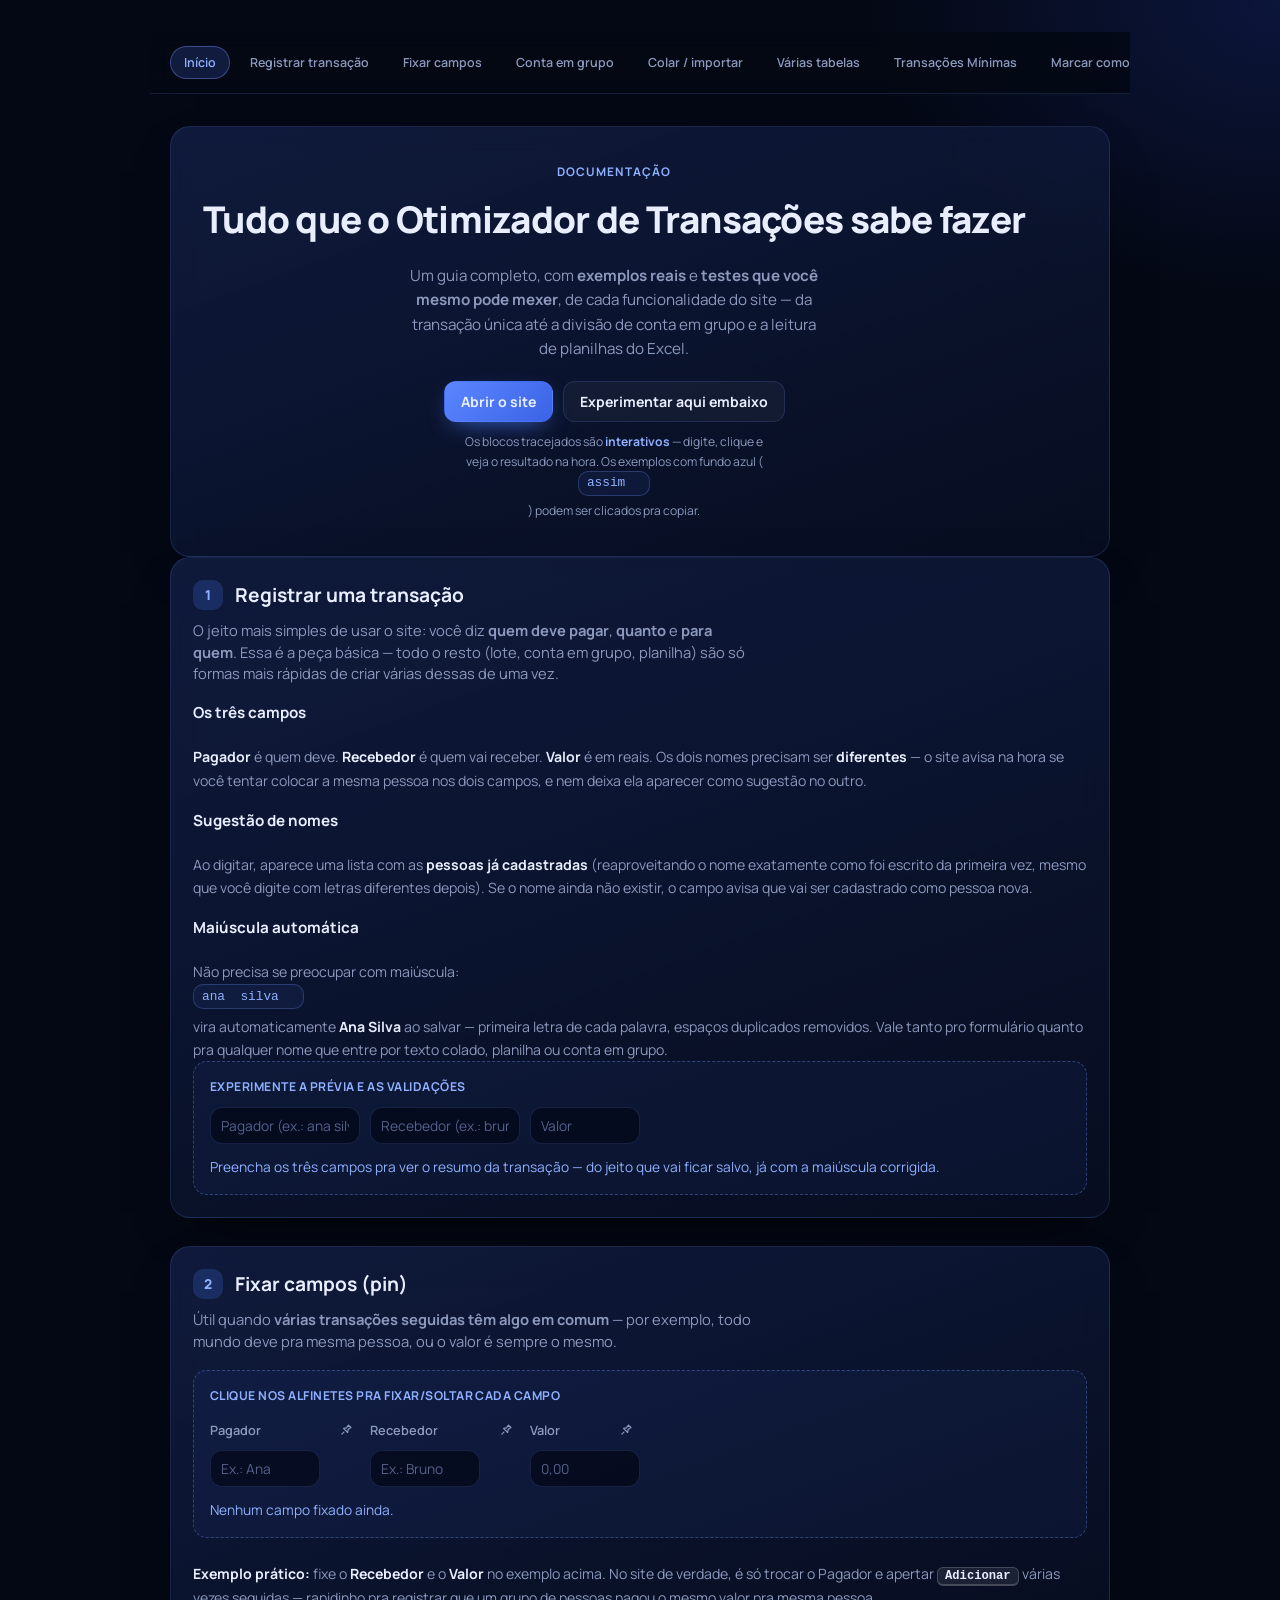
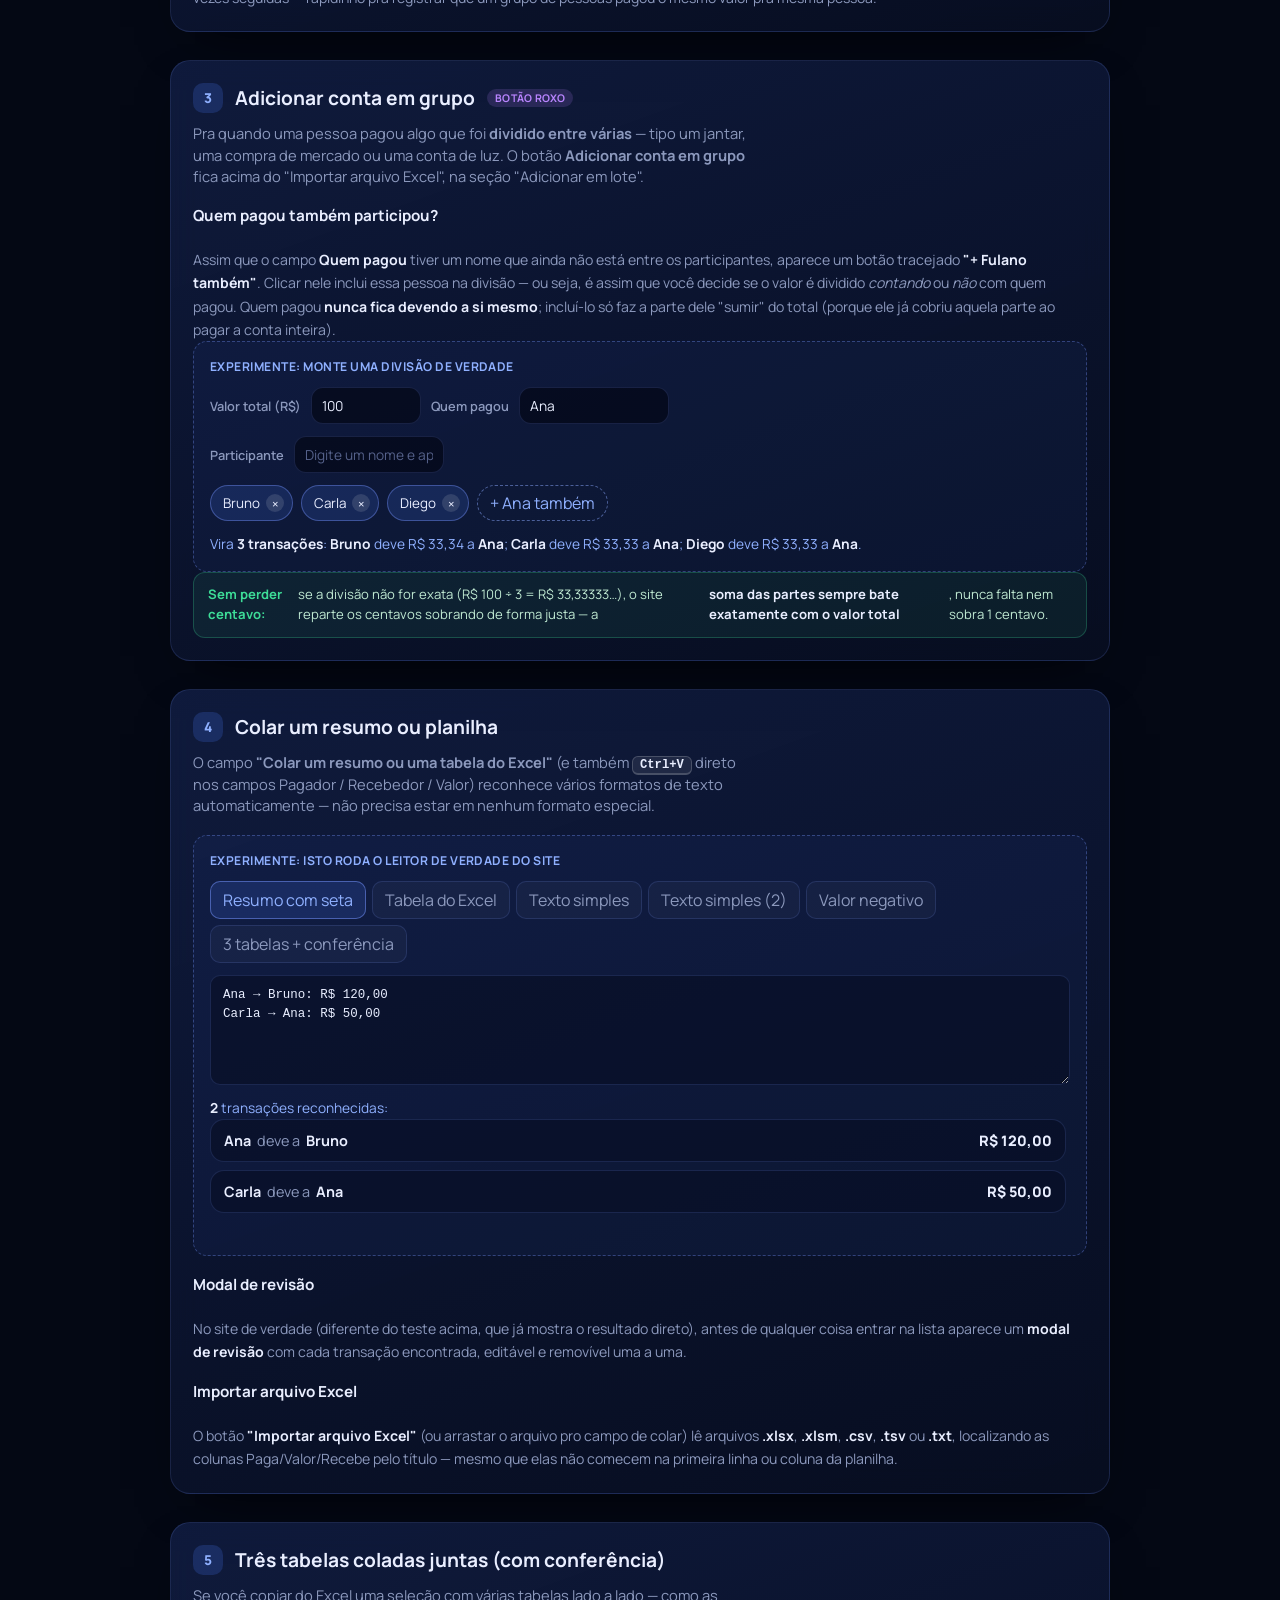
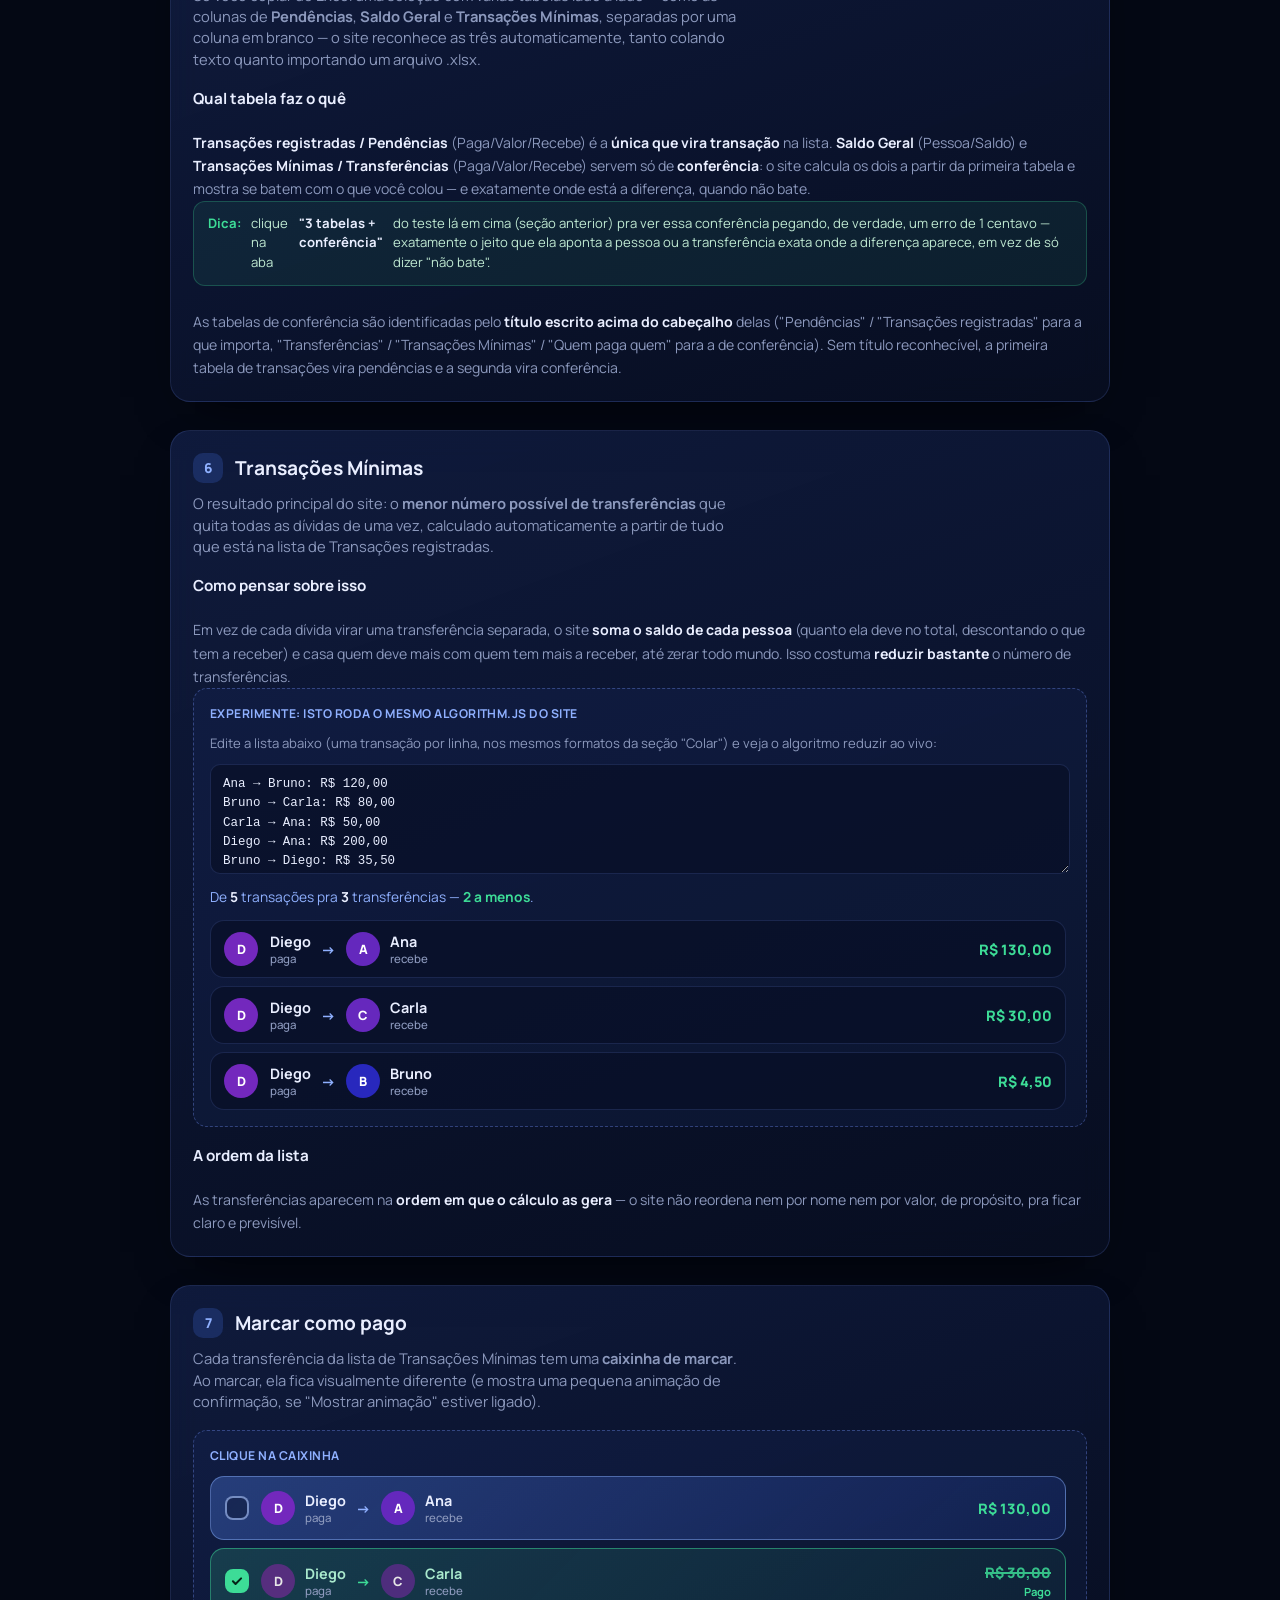
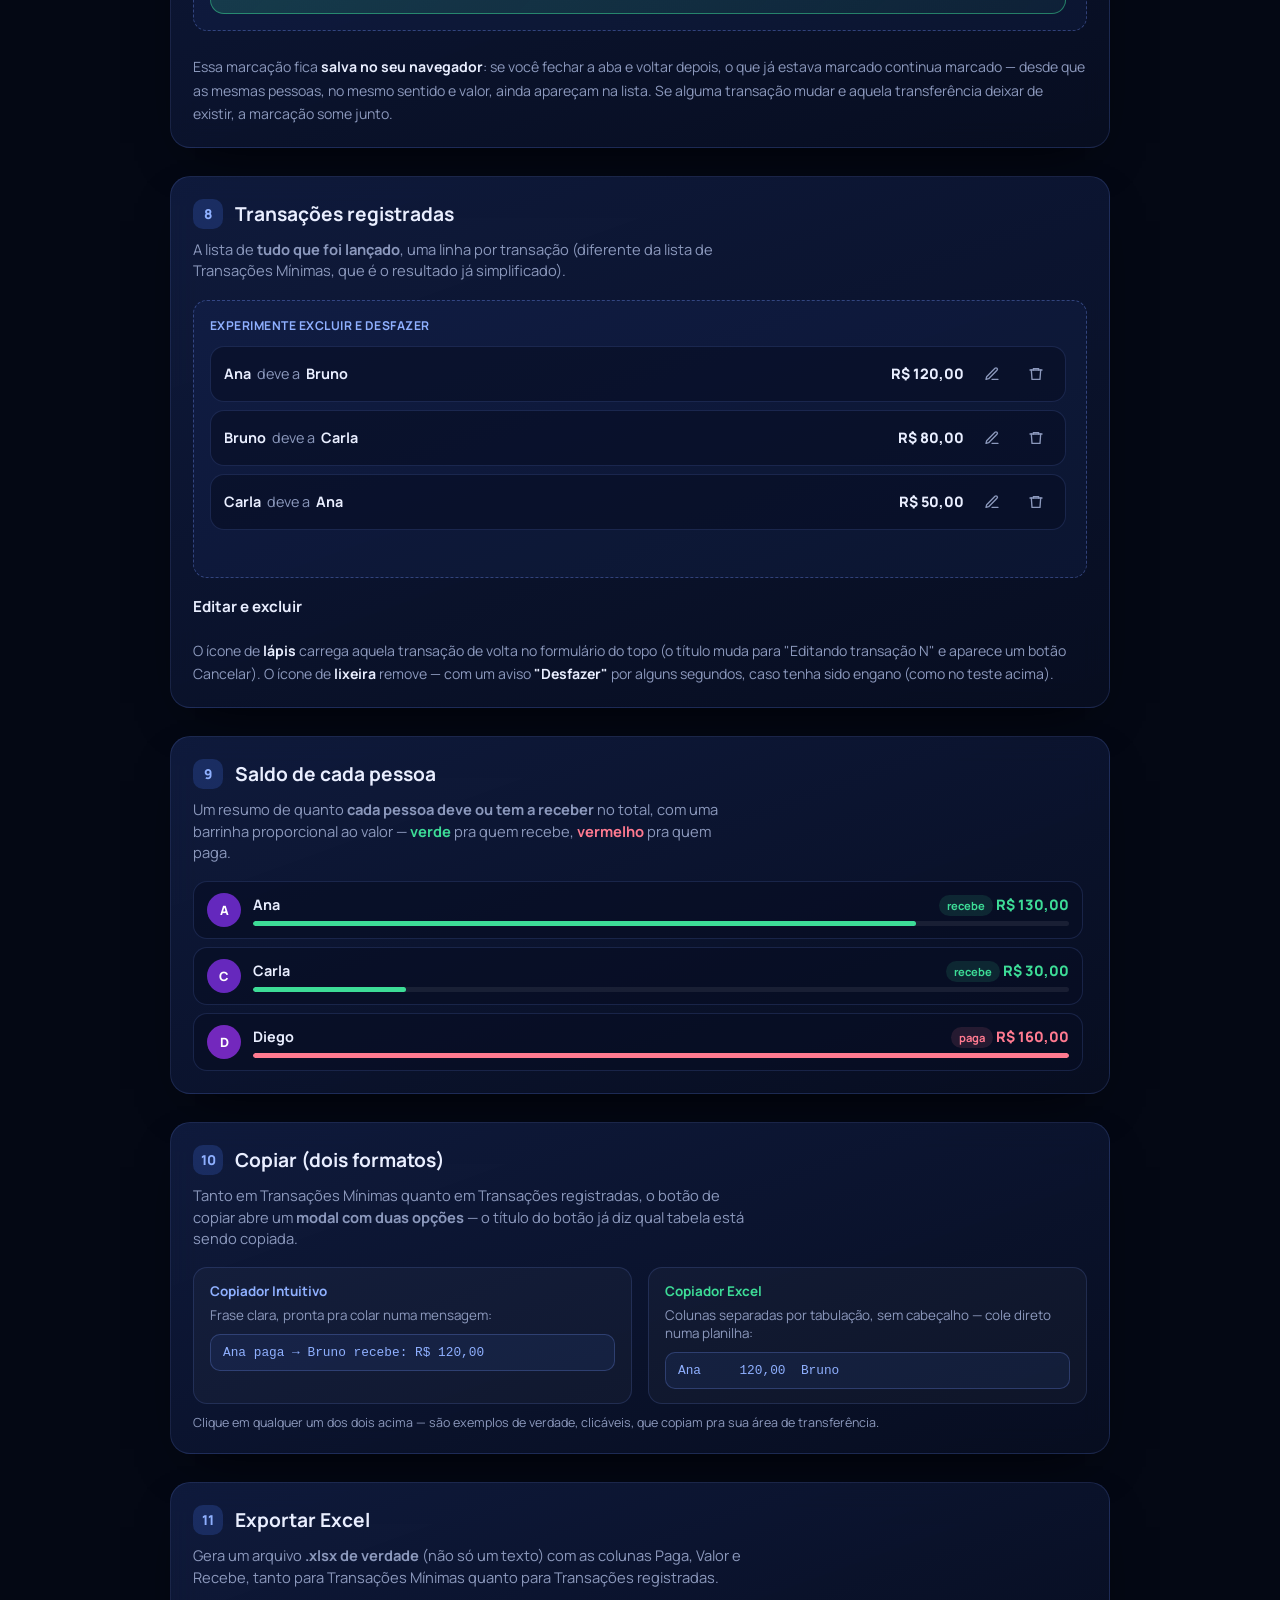
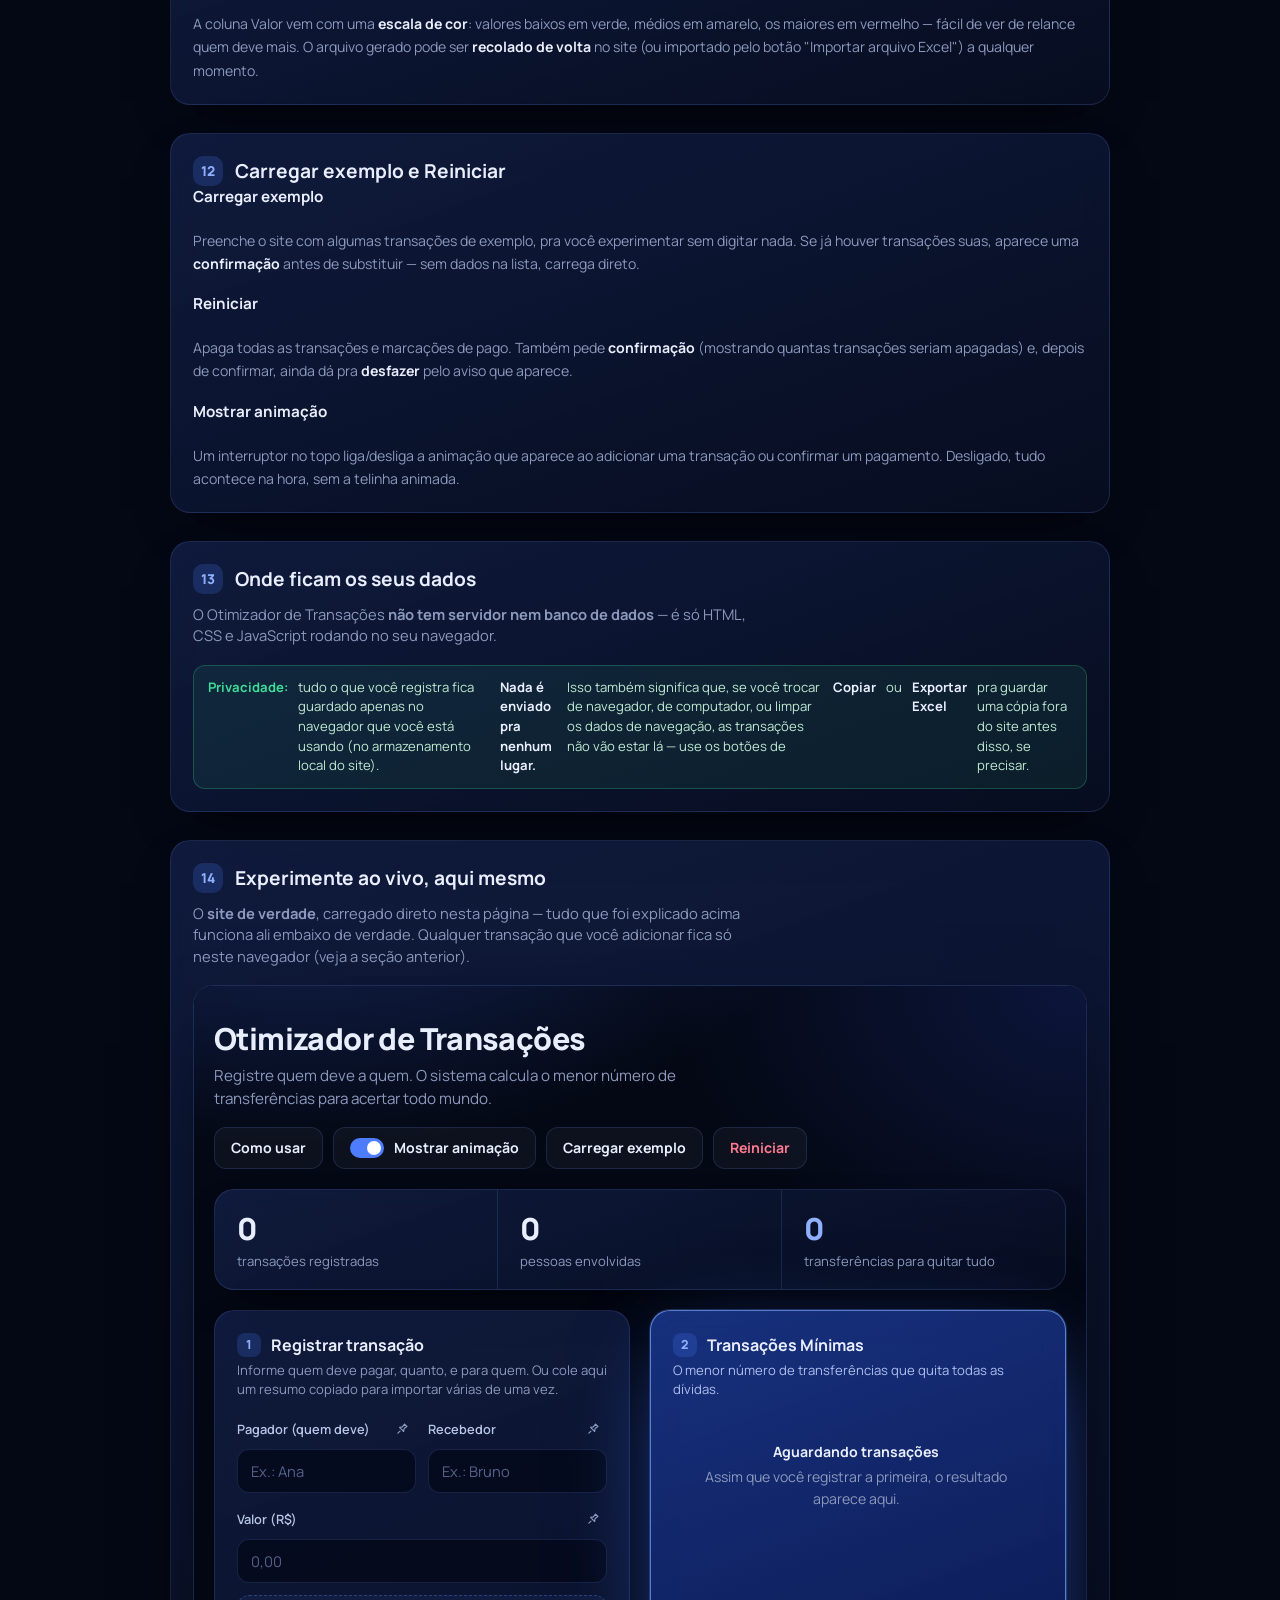
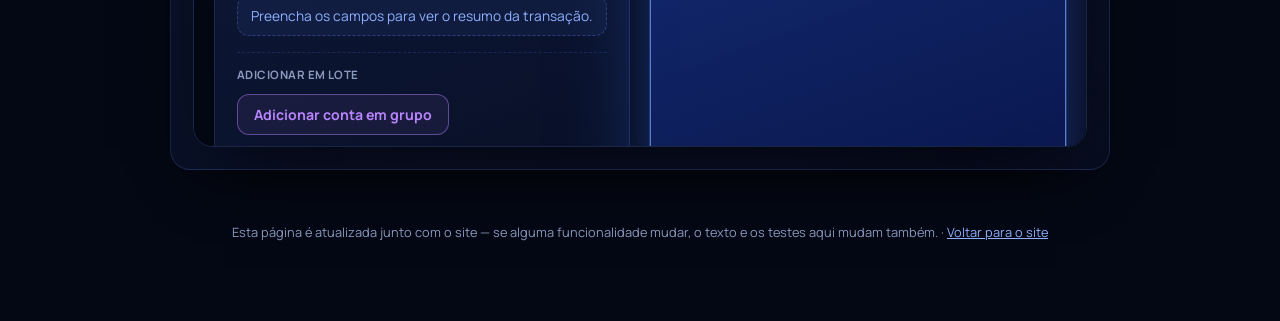
==== documentacao.html @ 64550663 "Adiciona conta em grupo e documentação interativa do site - Novo botão "Adicionar conta em grupo": m" ====
<!DOCTYPE html>
<html lang="pt-BR">

<head>
  <meta charset="UTF-8">
  <meta name="viewport" content="width=device-width, initial-scale=1.0">
  <title>Como usar — Otimizador de Transações</title>
  <link rel="preconnect" href="https://fonts.googleapis.com">
  <link rel="preconnect" href="https://fonts.gstatic.com" crossorigin>
  <link href="https://fonts.googleapis.com/css2?family=Manrope:wght@400;500;600;700;800&display=swap" rel="stylesheet">
  <link rel="stylesheet" href="css/estilo.css">
  <style>
    /* Esta página reaproveita css/estilo.css (mesmas cores, fontes, botões, chips,
       itens de lista, selos de conferência) pra que os exemplos aqui dentro fiquem
       idênticos ao site de verdade e continuem iguais automaticamente se o visual
       do site mudar. Os widgets interativos também reaproveitam o código de
       verdade (algorithm.js e importar.js, carregados como <script> no fim da
       página) — não são cópias fingidas, é a mesma lógica rodando aqui. O que vem
       abaixo é só o necessário pra montar a página de documentação em si. */

    body {
      max-width: 980px;
      margin: 0 auto;
      padding-bottom: 80px
    }

    .doc-nav {
      position: sticky;
      top: 0;
      z-index: 15;
      display: flex;
      gap: 6px;
      overflow-x: auto;
      padding: 14px 20px;
      margin: 0 -20px 32px;
      background: rgba(4, 8, 20, .88);
      backdrop-filter: blur(10px);
      border-bottom: 1px solid var(--line);
      scrollbar-width: none
    }

    .doc-nav::-webkit-scrollbar {
      display: none
    }

    .doc-nav a {
      flex: none;
      padding: 7px 13px;
      border-radius: 99px;
      font-size: .78rem;
      font-weight: 600;
      color: var(--mut);
      text-decoration: none;
      border: 1px solid transparent;
      white-space: nowrap;
      transition: background .15s, color .15s, border-color .15s
    }

    .doc-nav a:hover {
      background: rgba(255, 255, 255, .06);
      color: var(--txt)
    }

    .doc-nav a.ativo {
      background: rgba(77, 124, 255, .18);
      border-color: rgba(120, 150, 255, .4);
      color: var(--blue2)
    }

    .doc-hero {
      padding: 36px 32px;
      text-align: center;
      display: grid;
      gap: 14px;
      justify-items: center
    }

    .doc-hero .eyebrow {
      font-size: .74rem;
      font-weight: 700;
      letter-spacing: .08em;
      text-transform: uppercase;
      color: var(--blue2)
    }

    .doc-hero h1 {
      font-size: clamp(1.7rem, 4vw, 2.3rem);
      font-weight: 800;
      letter-spacing: -.02em;
      max-width: 36ch
    }

    .doc-hero p {
      color: var(--mut);
      max-width: 46ch;
      line-height: 1.6
    }

    .doc-hero .acoes {
      display: flex;
      gap: 10px;
      flex-wrap: wrap;
      justify-content: center;
      margin-top: 6px
    }

    section.doc {
      scroll-margin-top: 76px;
      margin-bottom: 28px
    }

    section.doc .passo {
      width: 30px;
      height: 30px;
      border-radius: 10px;
      font-size: .85rem
    }

    section.doc h2 {
      display: flex;
      align-items: center;
      gap: 12px;
      font-size: 1.2rem
    }

    section.doc .sub {
      margin: 10px 0 18px;
      font-size: .92rem;
      max-width: 62ch
    }

    .doc-bloco {
      display: grid;
      gap: 16px;
      margin-top: 18px
    }

    .doc-bloco:first-of-type {
      margin-top: 0
    }

    .doc-bloco h3 {
      font-size: .95rem;
      font-weight: 700;
      color: var(--txt);
      display: flex;
      align-items: center;
      gap: 8px
    }

    .doc-bloco p {
      color: var(--mut);
      font-size: .88rem;
      line-height: 1.65;
      margin-top: 6px
    }

    .doc-bloco p strong,
    .doc-dica strong {
      color: var(--txt);
      font-weight: 700
    }

    kbd {
      font-family: 'SFMono-Regular', Consolas, Menlo, monospace;
      font-size: .76rem;
      font-weight: 700;
      color: var(--txt);
      background: rgba(255, 255, 255, .08);
      border: 1px solid rgba(255, 255, 255, .18);
      border-bottom-width: 2px;
      border-radius: 6px;
      padding: 1px 7px;
      white-space: nowrap
    }

    .doc-exemplo {
      padding: 14px 16px;
      border-radius: 14px;
      background: rgba(255, 255, 255, .03);
      border: 1px solid var(--line);
      font-size: .84rem
    }

    .doc-grade2 {
      display: grid;
      grid-template-columns: 1fr 1fr;
      gap: 16px
    }

    .doc-mono-caixa {
      position: relative
    }

    .doc-mono {
      font-family: 'SFMono-Regular', Consolas, Menlo, monospace;
      font-size: .8rem;
      color: var(--blue2);
      background: rgba(77, 124, 255, .08);
      border: 1px solid rgba(120, 150, 255, .25);
      border-radius: 10px;
      padding: 10px 40px 10px 12px;
      overflow-x: auto;
      white-space: pre;
      cursor: pointer;
      transition: border-color .15s, background .15s
    }

    .doc-mono:hover {
      border-color: rgba(120, 150, 255, .55);
      background: rgba(77, 124, 255, .13)
    }

    .doc-mono-copiado {
      position: absolute;
      top: 8px;
      right: 10px;
      font-size: .68rem;
      font-weight: 700;
      color: var(--pos);
      opacity: 0;
      transition: opacity .2s;
      pointer-events: none
    }

    .doc-mono-copiado.on {
      opacity: 1
    }

    .doc-mono-dica {
      position: absolute;
      bottom: 8px;
      right: 10px;
      font-size: .62rem;
      font-weight: 600;
      letter-spacing: .03em;
      text-transform: uppercase;
      color: rgba(143, 176, 255, .55);
      pointer-events: none
    }

    .doc-dica {
      display: flex;
      gap: 10px;
      align-items: flex-start;
      padding: 12px 14px;
      border-radius: 12px;
      background: rgba(61, 220, 151, .08);
      border: 1px solid rgba(61, 220, 151, .25);
      font-size: .82rem;
      color: #bfe9d2;
      line-height: 1.5
    }

    .doc-dica b {
      color: var(--pos)
    }

    .doc-chips-demo {
      display: flex;
      flex-wrap: wrap;
      gap: 8px
    }

    .doc-chip {
      display: inline-flex;
      align-items: center;
      gap: 6px;
      padding: 6px 8px 6px 12px;
      border-radius: 99px;
      background: rgba(77, 124, 255, .16);
      border: 1px solid rgba(120, 150, 255, .4);
      font-size: .84rem;
      color: var(--txt)
    }

    .doc-chip button {
      display: grid;
      place-items: center;
      width: 18px;
      height: 18px;
      border: 0;
      border-radius: 50%;
      background: rgba(255, 255, 255, .12);
      color: inherit;
      font-size: .68rem;
      cursor: pointer;
      font: inherit
    }

    .doc-chip button:hover {
      background: rgba(255, 122, 144, .35);
      color: var(--neg)
    }

    .doc-chip-sugestao {
      background: transparent;
      border-style: dashed;
      border-color: rgba(140, 170, 255, .5);
      color: var(--blue2);
      cursor: pointer;
      padding: 6px 12px;
      font: inherit
    }

    .doc-widget {
      display: grid;
      gap: 12px;
      padding: 16px;
      border-radius: 14px;
      background: rgba(77, 124, 255, .06);
      border: 1px dashed rgba(120, 150, 255, .35)
    }

    .doc-widget-titulo {
      display: flex;
      align-items: center;
      gap: 8px;
      font-size: .76rem;
      font-weight: 700;
      letter-spacing: .04em;
      text-transform: uppercase;
      color: var(--blue2)
    }

    .doc-widget-titulo svg {
      flex: none
    }

    .doc-widget-linha {
      display: flex;
      gap: 10px;
      align-items: center;
      flex-wrap: wrap
    }

    .doc-widget-linha label {
      font-size: .8rem;
      color: var(--mut);
      font-weight: 600
    }

    .doc-widget input:not([type=checkbox]) {
      width: 110px;
      padding: 8px 10px;
      font-size: .86rem
    }

    .doc-widget input.doc-input-nome {
      width: 150px
    }

    .doc-widget textarea {
      width: 100%;
      min-height: 110px;
      padding: 10px 12px;
      border-radius: 10px;
      border: 1px solid var(--line);
      background: rgba(8, 14, 36, .6);
      color: var(--txt);
      font-family: 'SFMono-Regular', Consolas, Menlo, monospace;
      font-size: .78rem;
      line-height: 1.55;
      resize: vertical
    }

    .doc-widget textarea:focus-visible {
      outline: 2px solid var(--blue);
      outline-offset: 1px
    }

    .doc-resultado {
      font-size: .86rem;
      color: var(--blue2);
      line-height: 1.6
    }

    .doc-resultado strong {
      color: var(--txt)
    }

    .doc-resultado.doc-resultado-aviso {
      color: #f3d28a
    }

    .doc-tabs {
      display: flex;
      gap: 6px;
      flex-wrap: wrap
    }

    .doc-tab {
      padding: 7px 12px;
      border-radius: 10px;
      border: 1px solid var(--line);
      background: rgba(255, 255, 255, .03);
      color: var(--mut);
      font-size: .78rem;
      font-weight: 600;
      cursor: pointer;
      font: inherit
    }

    .doc-tab.ativa {
      background: rgba(77, 124, 255, .16);
      border-color: rgba(120, 150, 255, .5);
      color: var(--blue2)
    }

    .doc-tab-painel[hidden] {
      display: none
    }

    .doc-lista-demo {
      max-height: 230px
    }

    .doc-lista-demo .vazio {
      padding: 16px;
      color: var(--mut);
      font-size: .82rem;
      text-align: center
    }

    .doc-badge {
      font-size: .66rem;
      font-weight: 700;
      letter-spacing: .03em;
      text-transform: uppercase;
      padding: 2px 8px;
      border-radius: 99px
    }

    .doc-badge.azul {
      color: var(--blue2);
      background: rgba(77, 124, 255, .16)
    }

    .doc-badge.roxo {
      color: var(--grupo);
      background: rgba(185, 133, 255, .16)
    }

    .doc-badge.verde {
      color: var(--pos);
      background: rgba(61, 220, 151, .14)
    }

    .doc-iframe-caixa {
      border-radius: var(--radius);
      overflow: hidden;
      border: 1px solid var(--line);
      box-shadow: 0 30px 80px -30px rgba(0, 0, 0, .8)
    }

    .doc-iframe-caixa iframe {
      display: block;
      width: 100%;
      height: 760px;
      border: 0;
      background: var(--bg)
    }

    .doc-rodape {
      text-align: center;
      color: var(--mut);
      font-size: .8rem;
      padding-top: 24px;
      line-height: 1.6
    }

    .doc-rodape a {
      color: var(--blue2)
    }

    @media (max-width: 760px) {
      .doc-grade2 {
        grid-template-columns: 1fr
      }

      .doc-iframe-caixa iframe {
        height: 620px
      }
    }

    /* Abaixo de 520px o body do site (css/estilo.css) muda o padding lateral
       de 20px pra 14px — a barra de navegação precisa acompanhar, senão sangra
       além da borda da tela e causa rolagem horizontal. */
    @media (max-width: 520px) {
      .doc-nav {
        margin: 0 -14px 32px;
        padding: 14px
      }
    }

    @media (prefers-reduced-motion: reduce) {
      html {
        scroll-behavior: auto
      }
    }

    html {
      scroll-behavior: smooth
    }
  </style>
</head>

<body>

  <nav class="doc-nav" id="docNav" aria-label="Seções desta página">
    <a href="#inicio">Início</a>
    <a href="#registrar">Registrar transação</a>
    <a href="#fixar">Fixar campos</a>
    <a href="#grupo">Conta em grupo</a>
    <a href="#colar">Colar / importar</a>
    <a href="#multitabela">Várias tabelas</a>
    <a href="#minimas">Transações Mínimas</a>
    <a href="#pago">Marcar como pago</a>
    <a href="#registradas">Transações registradas</a>
    <a href="#saldos">Saldo de cada pessoa</a>
    <a href="#copiar">Copiar</a>
    <a href="#exportar">Exportar Excel</a>
    <a href="#topo">Exemplo / Reiniciar</a>
    <a href="#dados">Seus dados</a>
    <a href="#experimente">Experimente ao vivo</a>
  </nav>

  <header class="doc-hero panel" id="inicio">
    <span class="eyebrow">Documentação</span>
    <h1>Tudo que o Otimizador de Transações sabe fazer</h1>
    <p>Um guia completo, com <strong>exemplos reais</strong> e <strong>testes que você mesmo pode mexer</strong>, de
      cada funcionalidade do site — da transação única até a divisão de conta em grupo e a leitura de planilhas do
      Excel.</p>
    <div class="acoes">
      <a class="btn primario" href="index.html">Abrir o site</a>
      <a class="btn" href="#experimente">Experimentar aqui embaixo</a>
    </div>
    <p style="font-size:.76rem;color:var(--mut);margin-top:-4px">Os blocos tracejados são <strong
        style="color:var(--blue2)">interativos</strong> — digite, clique e veja o resultado na hora. Os exemplos com
      fundo azul (<span class="doc-mono" style="padding:1px 24px 1px 8px;display:inline-block">assim</span>) podem
      ser clicados pra copiar.</p>
  </header>

  <section class="doc panel" id="registrar">
    <h2><span class="passo">1</span>Registrar uma transação</h2>
    <p class="sub">O jeito mais simples de usar o site: você diz <strong>quem deve pagar</strong>, <strong>quanto</strong>
      e <strong>para quem</strong>. Essa é a peça básica — todo o resto (lote, conta em grupo, planilha) são só
      formas mais rápidas de criar várias dessas de uma vez.</p>

    <div class="doc-bloco">
      <h3>Os três campos</h3>
      <p><strong>Pagador</strong> é quem deve. <strong>Recebedor</strong> é quem vai receber. <strong>Valor</strong>
        é em reais. Os dois nomes precisam ser <strong>diferentes</strong> — o site avisa na hora se você tentar
        colocar a mesma pessoa nos dois campos, e nem deixa ela aparecer como sugestão no outro.</p>
    </div>

    <div class="doc-bloco">
      <h3>Sugestão de nomes</h3>
      <p>Ao digitar, aparece uma lista com as <strong>pessoas já cadastradas</strong> (reaproveitando o nome
        exatamente como foi escrito da primeira vez, mesmo que você digite com letras diferentes depois). Se o nome
        ainda não existir, o campo avisa que vai ser cadastrado como pessoa nova.</p>
    </div>

    <div class="doc-bloco">
      <h3>Maiúscula automática</h3>
      <p>Não precisa se preocupar com maiúscula: <span class="doc-mono"
          style="display:inline-block;padding:1px 24px 1px 8px">ana  silva</span> vira automaticamente <strong>Ana
          Silva</strong> ao salvar — primeira letra de cada palavra, espaços duplicados removidos. Vale tanto pro
        formulário quanto pra qualquer nome que entre por texto colado, planilha ou conta em grupo.</p>
    </div>

    <div class="doc-widget">
      <span class="doc-widget-titulo">Experimente a prévia e as validações</span>
      <div class="doc-widget-linha">
        <input id="docPrevPagador" class="doc-input-nome" placeholder="Pagador (ex.: ana silva)">
        <input id="docPrevRecebedor" class="doc-input-nome" placeholder="Recebedor (ex.: bruno)">
        <input id="docPrevValor" type="number" step="0.01" placeholder="Valor">
      </div>
      <p class="doc-resultado" id="docPrevResultado">Preencha os três campos pra ver o resumo da transação — do jeito
        que vai ficar salvo, já com a maiúscula corrigida.</p>
    </div>
  </section>

  <section class="doc panel" id="fixar">
    <h2><span class="passo">2</span>Fixar campos (pin)</h2>
    <p class="sub">Útil quando <strong>várias transações seguidas têm algo em comum</strong> — por exemplo, todo
      mundo deve pra mesma pessoa, ou o valor é sempre o mesmo.</p>

    <div class="doc-widget">
      <span class="doc-widget-titulo">Clique nos alfinetes pra fixar/soltar cada campo</span>
      <div class="doc-widget-linha" id="docPinCampos">
        <div class="campo" data-campo="pagador" style="min-width:150px">
          <div class="rotulo-linha">
            <label>Pagador</label>
            <button class="pin" type="button" data-pin="pagador" aria-pressed="false" title="Fixar"><svg width="14"
                height="14" viewBox="0 0 24 24" fill="none" stroke="currentColor" stroke-width="2"
                stroke-linecap="round" stroke-linejoin="round">
                <path d="M12 17v5" />
                <path d="M9 3h6l-1 6 3 4H7l3-4z" />
              </svg></button>
          </div>
          <input placeholder="Ex.: Ana" disabled>
        </div>
        <div class="campo" data-campo="recebedor" style="min-width:150px">
          <div class="rotulo-linha">
            <label>Recebedor</label>
            <button class="pin" type="button" data-pin="recebedor" aria-pressed="false" title="Fixar"><svg
                width="14" height="14" viewBox="0 0 24 24" fill="none" stroke="currentColor" stroke-width="2"
                stroke-linecap="round" stroke-linejoin="round">
                <path d="M12 17v5" />
                <path d="M9 3h6l-1 6 3 4H7l3-4z" />
              </svg></button>
          </div>
          <input placeholder="Ex.: Bruno" disabled>
        </div>
        <div class="campo" data-campo="valor" style="min-width:110px">
          <div class="rotulo-linha">
            <label>Valor</label>
            <button class="pin" type="button" data-pin="valor" aria-pressed="false" title="Fixar"><svg width="14"
                height="14" viewBox="0 0 24 24" fill="none" stroke="currentColor" stroke-width="2"
                stroke-linecap="round" stroke-linejoin="round">
                <path d="M12 17v5" />
                <path d="M9 3h6l-1 6 3 4H7l3-4z" />
              </svg></button>
          </div>
          <input placeholder="0,00" disabled>
        </div>
      </div>
      <p class="doc-resultado" id="docPinResultado">Nenhum campo fixado ainda.</p>
    </div>

    <div class="doc-bloco">
      <p><strong>Exemplo prático:</strong> fixe o <strong>Recebedor</strong> e o <strong>Valor</strong> no exemplo
        acima. No site de verdade, é só trocar o Pagador e apertar <kbd>Adicionar</kbd> várias vezes seguidas —
        rapidinho pra registrar que um grupo de pessoas pagou o mesmo valor pra mesma pessoa.</p>
    </div>
  </section>

  <section class="doc panel" id="grupo">
    <h2><span class="passo">3</span>Adicionar conta em grupo <span class="doc-badge roxo">botão roxo</span></h2>
    <p class="sub">Pra quando uma pessoa pagou algo que foi <strong>dividido entre várias</strong> — tipo um jantar,
      uma compra de mercado ou uma conta de luz. O botão <strong>Adicionar conta em grupo</strong> fica acima do
      "Importar arquivo Excel", na seção "Adicionar em lote".</p>

    <div class="doc-bloco">
      <h3>Quem pagou também participou?</h3>
      <p>Assim que o campo <strong>Quem pagou</strong> tiver um nome que ainda não está entre os participantes,
        aparece um botão tracejado <strong>"+ Fulano também"</strong>. Clicar nele inclui essa pessoa na divisão —
        ou seja, é assim que você decide se o valor é dividido <em>contando</em> ou <em>não</em> com quem pagou.
        Quem pagou <strong>nunca fica devendo a si mesmo</strong>; incluí-lo só faz a parte dele "sumir" do total
        (porque ele já cobriu aquela parte ao pagar a conta inteira).</p>
    </div>

    <div class="doc-widget">
      <span class="doc-widget-titulo">Experimente: monte uma divisão de verdade</span>
      <div class="doc-widget-linha">
        <label for="docGrupoValor">Valor total (R$)</label>
        <input id="docGrupoValor" type="number" step="0.01" min="0.01" value="100">
        <label for="docGrupoPagador">Quem pagou</label>
        <input id="docGrupoPagador" class="doc-input-nome" value="Ana">
      </div>
      <div class="doc-widget-linha">
        <label for="docGrupoParticipante">Participante</label>
        <input id="docGrupoParticipante" class="doc-input-nome" placeholder="Digite um nome e aperte Enter">
      </div>
      <div class="doc-chips-demo" id="docGrupoChips"></div>
      <p class="doc-resultado" id="docGrupoResultado"></p>
    </div>

    <div class="doc-dica">
      <b>Sem perder centavo:</b> se a divisão não for exata (R$ 100 ÷ 3 = R$ 33,33333…), o site reparte os centavos
      sobrando de forma justa — a <strong>soma das partes sempre bate exatamente com o valor total</strong>, nunca
      falta nem sobra 1 centavo.
    </div>
  </section>

  <section class="doc panel" id="colar">
    <h2><span class="passo">4</span>Colar um resumo ou planilha</h2>
    <p class="sub">O campo <strong>"Colar um resumo ou uma tabela do Excel"</strong> (e também <kbd>Ctrl+V</kbd>
      direto nos campos Pagador / Recebedor / Valor) reconhece vários formatos de texto automaticamente — não
      precisa estar em nenhum formato especial.</p>

    <div class="doc-widget">
      <span class="doc-widget-titulo">Experimente: isto roda o leitor de verdade do site</span>
      <div class="doc-tabs" id="docParserTabs">
        <button class="doc-tab ativa" type="button" data-exemplo="seta">Resumo com seta</button>
        <button class="doc-tab" type="button" data-exemplo="tabela">Tabela do Excel</button>
        <button class="doc-tab" type="button" data-exemplo="simples1">Texto simples</button>
        <button class="doc-tab" type="button" data-exemplo="simples2">Texto simples (2)</button>
        <button class="doc-tab" type="button" data-exemplo="negativo">Valor negativo</button>
        <button class="doc-tab" type="button" data-exemplo="multi">3 tabelas + conferência</button>
      </div>
      <textarea id="docParserTexto" spellcheck="false"></textarea>
      <div id="docParserResultado"></div>
    </div>

    <div class="doc-bloco">
      <h3>Modal de revisão</h3>
      <p>No site de verdade (diferente do teste acima, que já mostra o resultado direto), antes de qualquer coisa
        entrar na lista aparece um <strong>modal de revisão</strong> com cada transação encontrada, editável e
        removível uma a uma.</p>
    </div>

    <div class="doc-bloco">
      <h3>Importar arquivo Excel</h3>
      <p>O botão <strong>"Importar arquivo Excel"</strong> (ou arrastar o arquivo pro campo de colar) lê arquivos
        <strong>.xlsx</strong>, <strong>.xlsm</strong>, <strong>.csv</strong>, <strong>.tsv</strong> ou
        <strong>.txt</strong>, localizando as colunas Paga/Valor/Recebe pelo título — mesmo que elas não comecem na
        primeira linha ou coluna da planilha.
      </p>
    </div>
  </section>

  <section class="doc panel" id="multitabela">
    <h2><span class="passo">5</span>Três tabelas coladas juntas (com conferência)</h2>
    <p class="sub">Se você copiar do Excel uma seleção com várias tabelas lado a lado — como as colunas de
      <strong>Pendências</strong>, <strong>Saldo Geral</strong> e <strong>Transações Mínimas</strong>, separadas por
      uma coluna em branco — o site reconhece as três automaticamente, tanto colando texto quanto importando um
      arquivo .xlsx.
    </p>

    <div class="doc-bloco">
      <h3>Qual tabela faz o quê</h3>
      <p><strong>Transações registradas / Pendências</strong> (Paga/Valor/Recebe) é a <strong>única que vira
          transação</strong> na lista. <strong>Saldo Geral</strong> (Pessoa/Saldo) e <strong>Transações Mínimas /
          Transferências</strong> (Paga/Valor/Recebe) servem só de <strong>conferência</strong>: o site calcula os
        dois a partir da primeira tabela e mostra se batem com o que você colou — e exatamente onde está a diferença,
        quando não bate.</p>
    </div>

    <div class="doc-dica">
      <b>Dica:</b> clique na aba <strong>"3 tabelas + conferência"</strong> do teste lá em cima (seção anterior) pra
      ver essa conferência pegando, de verdade, um erro de 1 centavo — exatamente o jeito que ela aponta a pessoa ou
      a transferência exata onde a diferença aparece, em vez de só dizer "não bate".
    </div>

    <div class="doc-bloco">
      <p>As tabelas de conferência são identificadas pelo <strong>título escrito acima do cabeçalho</strong> delas
        ("Pendências" / "Transações registradas" para a que importa, "Transferências" / "Transações Mínimas" / "Quem
        paga quem" para a de conferência). Sem título reconhecível, a primeira tabela de transações vira pendências e
        a segunda vira conferência.</p>
    </div>
  </section>

  <section class="doc panel" id="minimas">
    <h2><span class="passo">6</span>Transações Mínimas</h2>
    <p class="sub">O resultado principal do site: o <strong>menor número possível de transferências</strong> que
      quita todas as dívidas de uma vez, calculado automaticamente a partir de tudo que está na lista de Transações
      registradas.</p>

    <div class="doc-bloco">
      <h3>Como pensar sobre isso</h3>
      <p>Em vez de cada dívida virar uma transferência separada, o site <strong>soma o saldo de cada pessoa</strong>
        (quanto ela deve no total, descontando o que tem a receber) e casa quem deve mais com quem tem mais a
        receber, até zerar todo mundo. Isso costuma <strong>reduzir bastante</strong> o número de transferências.</p>
    </div>

    <div class="doc-widget">
      <span class="doc-widget-titulo">Experimente: isto roda o mesmo algorithm.js do site</span>
      <p style="margin:0;font-size:.82rem;color:var(--mut)">Edite a lista abaixo (uma transação por linha, nos
        mesmos formatos da seção "Colar") e veja o algoritmo reduzir ao vivo:</p>
      <textarea id="docMinTexto" spellcheck="false">Ana → Bruno: R$ 120,00
Bruno → Carla: R$ 80,00
Carla → Ana: R$ 50,00
Diego → Ana: R$ 200,00
Bruno → Diego: R$ 35,50</textarea>
      <p class="doc-resultado" id="docMinResumo"></p>
      <ul class="lista doc-lista-demo" id="docMinLista"></ul>
    </div>

    <div class="doc-bloco">
      <h3>A ordem da lista</h3>
      <p>As transferências aparecem na <strong>ordem em que o cálculo as gera</strong> — o site não reordena nem
        por nome nem por valor, de propósito, pra ficar claro e previsível.</p>
    </div>
  </section>

  <section class="doc panel" id="pago">
    <h2><span class="passo">7</span>Marcar como pago</h2>
    <p class="sub">Cada transferência da lista de Transações Mínimas tem uma <strong>caixinha de marcar</strong>. Ao
      marcar, ela fica visualmente diferente (e mostra uma pequena animação de confirmação, se "Mostrar animação"
      estiver ligado).</p>

    <div class="doc-widget">
      <span class="doc-widget-titulo">Clique na caixinha</span>
      <div class="resultado">
        <ul class="lista doc-lista-demo" id="docPagoLista" style="max-height:none"></ul>
      </div>
    </div>

    <div class="doc-bloco">
      <p>Essa marcação fica <strong>salva no seu navegador</strong>: se você fechar a aba e voltar depois, o que já
        estava marcado continua marcado — desde que as mesmas pessoas, no mesmo sentido e valor, ainda apareçam na
        lista. Se alguma transação mudar e aquela transferência deixar de existir, a marcação some junto.</p>
    </div>
  </section>

  <section class="doc panel" id="registradas">
    <h2><span class="passo">8</span>Transações registradas</h2>
    <p class="sub">A lista de <strong>tudo que foi lançado</strong>, uma linha por transação (diferente da lista de
      Transações Mínimas, que é o resultado já simplificado).</p>

    <div class="doc-widget">
      <span class="doc-widget-titulo">Experimente excluir e desfazer</span>
      <ul class="lista doc-lista-demo" id="docRegLista" style="max-height:none"></ul>
      <p class="doc-resultado" id="docRegAviso" style="min-height:1.4em"></p>
    </div>

    <div class="doc-bloco">
      <h3>Editar e excluir</h3>
      <p>O ícone de <strong>lápis</strong> carrega aquela transação de volta no formulário do topo (o título muda
        para "Editando transação N" e aparece um botão Cancelar). O ícone de <strong>lixeira</strong> remove — com
        um aviso <strong>"Desfazer"</strong> por alguns segundos, caso tenha sido engano (como no teste acima).</p>
    </div>
  </section>

  <section class="doc panel" id="saldos">
    <h2><span class="passo">9</span>Saldo de cada pessoa</h2>
    <p class="sub">Um resumo de quanto <strong>cada pessoa deve ou tem a receber</strong> no total, com uma
      barrinha proporcional ao valor — <strong style="color:var(--pos)">verde</strong> pra quem recebe,
      <strong style="color:var(--neg)">vermelho</strong> pra quem paga.
    </p>
    <ul class="lista doc-lista-demo" id="docSaldoLista" style="max-height:none"></ul>
  </section>

  <section class="doc panel" id="copiar">
    <h2><span class="passo">10</span>Copiar (dois formatos)</h2>
    <p class="sub">Tanto em Transações Mínimas quanto em Transações registradas, o botão de copiar abre um
      <strong>modal com duas opções</strong> — o título do botão já diz qual tabela está sendo copiada.
    </p>

    <div class="doc-grade2">
      <div class="doc-exemplo">
        <strong style="color:var(--blue2)">Copiador Intuitivo</strong>
        <p style="color:var(--mut);margin:6px 0 10px">Frase clara, pronta pra colar numa mensagem:</p>
        <div class="doc-mono">Ana paga → Bruno recebe: R$ 120,00</div>
      </div>
      <div class="doc-exemplo">
        <strong style="color:var(--pos)">Copiador Excel</strong>
        <p style="color:var(--mut);margin:6px 0 10px">Colunas separadas por tabulação, sem cabeçalho — cole direto
          numa planilha:</p>
        <div class="doc-mono">Ana	120,00	Bruno</div>
      </div>
    </div>
    <p style="font-size:.78rem;color:var(--mut);margin-top:10px">Clique em qualquer um dos dois acima — são
      exemplos de verdade, clicáveis, que copiam pra sua área de transferência.</p>
  </section>

  <section class="doc panel" id="exportar">
    <h2><span class="passo">11</span>Exportar Excel</h2>
    <p class="sub">Gera um arquivo <strong>.xlsx de verdade</strong> (não só um texto) com as colunas Paga, Valor e
      Recebe, tanto para Transações Mínimas quanto para Transações registradas.</p>
    <div class="doc-bloco">
      <p>A coluna Valor vem com uma <strong>escala de cor</strong>: valores baixos em verde, médios em amarelo, os
        maiores em vermelho — fácil de ver de relance quem deve mais. O arquivo gerado pode ser <strong>recolado de
          volta</strong> no site (ou importado pelo botão "Importar arquivo Excel") a qualquer momento.</p>
    </div>
  </section>

  <section class="doc panel" id="topo">
    <h2><span class="passo">12</span>Carregar exemplo e Reiniciar</h2>
    <div class="doc-bloco">
      <h3>Carregar exemplo</h3>
      <p>Preenche o site com algumas transações de exemplo, pra você experimentar sem digitar nada. Se já houver
        transações suas, aparece uma <strong>confirmação</strong> antes de substituir — sem dados na lista, carrega
        direto.</p>
    </div>
    <div class="doc-bloco">
      <h3>Reiniciar</h3>
      <p>Apaga todas as transações e marcações de pago. Também pede <strong>confirmação</strong> (mostrando quantas
        transações seriam apagadas) e, depois de confirmar, ainda dá pra <strong>desfazer</strong> pelo aviso que
        aparece.</p>
    </div>
    <div class="doc-bloco">
      <h3>Mostrar animação</h3>
      <p>Um interruptor no topo liga/desliga a animação que aparece ao adicionar uma transação ou confirmar um
        pagamento. Desligado, tudo acontece na hora, sem a telinha animada.</p>
    </div>
  </section>

  <section class="doc panel" id="dados">
    <h2><span class="passo">13</span>Onde ficam os seus dados</h2>
    <p class="sub">O Otimizador de Transações <strong>não tem servidor nem banco de dados</strong> — é só HTML, CSS
      e JavaScript rodando no seu navegador.</p>
    <div class="doc-dica">
      <b>Privacidade:</b> tudo o que você registra fica guardado apenas no navegador que você está usando (no
      armazenamento local do site). <strong>Nada é enviado pra nenhum lugar.</strong> Isso também significa que, se
      você trocar de navegador, de computador, ou limpar os dados de navegação, as transações não vão estar lá — use
      os botões de <strong>Copiar</strong> ou <strong>Exportar Excel</strong> pra guardar uma cópia fora do site
      antes disso, se precisar.
    </div>
  </section>

  <section class="doc panel" id="experimente">
    <h2><span class="passo">14</span>Experimente ao vivo, aqui mesmo</h2>
    <p class="sub">O <strong>site de verdade</strong>, carregado direto nesta página — tudo que foi explicado acima
      funciona ali embaixo de verdade. Qualquer transação que você adicionar fica só neste navegador (veja a seção
      anterior).</p>
    <div class="doc-iframe-caixa">
      <iframe src="index.html" title="Otimizador de Transações — ao vivo" loading="lazy"></iframe>
    </div>
  </section>

  <p class="doc-rodape">Esta página é atualizada junto com o site — se alguma funcionalidade mudar, o texto e os
    testes aqui mudam também. · <a href="index.html">Voltar para o site</a></p>

  <!-- Código de verdade do site, só pra alimentar os testes interativos acima (nunca é alterado aqui) -->
  <script src="js/nucleo/algorithm.js"></script>
  <script src="js/dados/importar.js"></script>

  <script>
    const esc = s => String(s).replace(/[&<>"']/g, ch => ({ '&': '&amp;', '<': '&lt;', '>': '&gt;', '"': '&quot;', "'": '&#39;' }[ch]));
    const brl = c => (c / 100).toLocaleString('pt-BR', { style: 'currency', currency: 'BRL' });
    const norm = s => String(s).trim().toLowerCase();
    const capitalizar = n => String(n).trim().replace(/\s+/g, ' ').replace(/(^|\s)(\p{Ll})/gu, (m, a, b) => a + b.toUpperCase());
    function avatarDemo(nome) {
      let h = 0;
      for (const ch of String(nome).toLowerCase()) h = (h * 31 + ch.charCodeAt(0)) % 360;
      const hue = 200 + (h % 90);
      const ini = String(nome).trim().split(/\s+/).slice(0, 2).map(p => p[0]).join('').toUpperCase();
      return `<span class="avatar" style="background:hsl(${hue} 65% 45%)">${esc(ini)}</span>`;
    }
    const ICONE_EDITAR = '<svg width="16" height="16" viewBox="0 0 24 24" fill="none" stroke="currentColor" stroke-width="2" stroke-linecap="round" stroke-linejoin="round"><path d="M12 20h9"/><path d="M16.5 3.5a2.1 2.1 0 013 3L7 19l-4 1 1-4z"/></svg>';
    const ICONE_EXCLUIR = '<svg width="16" height="16" viewBox="0 0 24 24" fill="none" stroke="currentColor" stroke-width="2" stroke-linecap="round" stroke-linejoin="round"><path d="M3 6h18"/><path d="M8 6V4h8v2"/><path d="M19 6l-1 14H6L5 6"/></svg>';

    // Realce do item ativo na navegação, conforme a seção visível
    (function () {
      const links = [...document.querySelectorAll('#docNav a')];
      const secoes = links.map(a => document.querySelector(a.getAttribute('href'))).filter(Boolean);
      const porId = new Map(links.map(a => [a.getAttribute('href').slice(1), a]));
      const observer = new IntersectionObserver(entradas => {
        entradas.forEach(e => {
          const link = porId.get(e.target.id);
          if (!link) return;
          if (e.isIntersecting) { links.forEach(a => a.classList.remove('ativo')); link.classList.add('ativo'); }
        });
      }, { rootMargin: '-30% 0px -60% 0px' });
      secoes.forEach(s => observer.observe(s));
    })();

    // Qualquer exemplo de código (.doc-mono) é clicável pra copiar de verdade
    (function () {
      document.querySelectorAll('.doc-mono').forEach(el => {
        el.title = 'Clique para copiar';
        const caixa = document.createElement('div');
        caixa.className = 'doc-mono-caixa';
        el.parentNode.insertBefore(caixa, el);
        caixa.appendChild(el);
        const aviso = document.createElement('span');
        aviso.className = 'doc-mono-copiado';
        aviso.textContent = 'Copiado!';
        caixa.appendChild(aviso);
        el.addEventListener('click', async () => {
          try { await navigator.clipboard.writeText(el.textContent); }
          catch (e) { /* alguns navegadores só permitem com gesto do usuário — o clique já conta */ }
          aviso.classList.add('on');
          setTimeout(() => aviso.classList.remove('on'), 1400);
        });
      });
    })();

    // 1) Registrar transação — prévia e validações ao vivo
    (function () {
      const p = document.getElementById('docPrevPagador');
      const r = document.getElementById('docPrevRecebedor');
      const v = document.getElementById('docPrevValor');
      const out = document.getElementById('docPrevResultado');
      function atualizar() {
        const pv = p.value.trim(), rv = r.value.trim(), vv = parseFloat(v.value);
        if (!pv || !rv || !(vv > 0)) { out.textContent = 'Preencha os três campos pra ver o resumo da transação — do jeito que vai ficar salvo, já com a maiúscula corrigida.'; out.classList.remove('doc-resultado-aviso'); return; }
        if (norm(pv) === norm(rv)) { out.innerHTML = 'Pagador e recebedor devem ser pessoas diferentes.'; out.classList.add('doc-resultado-aviso'); return; }
        out.classList.remove('doc-resultado-aviso');
        out.innerHTML = `<strong>${esc(capitalizar(pv))}</strong> deve <strong>${brl(Math.round(vv * 100))}</strong> a <strong>${esc(capitalizar(rv))}</strong>`;
      }
      [p, r, v].forEach(el => el.addEventListener('input', atualizar));
    })();

    // 2) Fixar campos — demo dos alfinetes
    (function () {
      const fixados = new Set();
      document.querySelectorAll('#docPinCampos [data-pin]').forEach(btn => {
        btn.addEventListener('click', () => {
          const campo = btn.closest('.campo');
          const nome = campo.dataset.campo;
          const ativo = fixados.has(nome);
          if (ativo) fixados.delete(nome); else fixados.add(nome);
          btn.setAttribute('aria-pressed', String(!ativo));
          campo.classList.toggle('fixado', !ativo);
          const out = document.getElementById('docPinResultado');
          const nomes = { pagador: 'Pagador', recebedor: 'Recebedor', valor: 'Valor' };
          const lista = [...fixados].map(n => nomes[n]);
          out.innerHTML = lista.length
            ? `<strong>${lista.join(', ')}</strong> ${lista.length === 1 ? 'fica' : 'ficam'} preenchido${lista.length === 1 ? '' : 's'} ao adicionar a próxima transação.`
            : 'Nenhum campo fixado ainda.';
        });
      });
    })();

    // 3) Conta em grupo — chips + divisão justa, reaproveitando a mesma matemática do site
    (function () {
      let participantes = [];
      const valorEl = document.getElementById('docGrupoValor');
      const pagadorEl = document.getElementById('docGrupoPagador');
      const campoEl = document.getElementById('docGrupoParticipante');
      const chipsEl = document.getElementById('docGrupoChips');
      const resultadoEl = document.getElementById('docGrupoResultado');

      function calcularPartes(valorTotal, nomes) {
        const centavosTotal = Math.round(valorTotal * 100);
        const n = nomes.length;
        const base = Math.floor(centavosTotal / n);
        const resto = centavosTotal - base * n;
        return nomes.map((nome, i) => ({ nome: nome, valor: (base + (i < resto ? 1 : 0)) / 100 }));
      }

      function adicionar(nomeBruto) {
        const nome = String(nomeBruto || '').trim();
        if (!nome || participantes.some(p => norm(p) === norm(nome))) return;
        participantes.push(nome);
        desenhar();
      }

      function desenhar() {
        const pagador = pagadorEl.value.trim();
        let html = participantes.map((p, i) => `<span class="doc-chip">${esc(p)}<button type="button" data-rm="${i}">×</button></span>`).join('');
        const jaTem = pagador && participantes.some(p => norm(p) === norm(pagador));
        if (pagador && !jaTem) html += `<button type="button" class="doc-chip doc-chip-sugestao" id="docGrupoIncluir">+ ${esc(pagador)} também</button>`;
        chipsEl.innerHTML = html;
        atualizarResultado();
      }

      function atualizarResultado() {
        const valor = parseFloat(valorEl.value);
        const pagador = pagadorEl.value.trim();
        if (!(valor > 0) || !pagador || !participantes.length) {
          resultadoEl.textContent = 'Preencha o valor, quem pagou, e adicione participantes (Enter pra cada nome).';
          return;
        }
        const partes = calcularPartes(valor, participantes).filter(p => norm(p.nome) !== norm(pagador));
        if (!partes.length) { resultadoEl.innerHTML = `Adicione alguém além de <strong>${esc(pagador)}</strong> pra dividir a conta.`; return; }
        resultadoEl.innerHTML = 'Vira<strong> ' + partes.length + (partes.length === 1 ? ' transação' : ' transações') + '</strong>: ' +
          partes.map(p => `<strong>${esc(p.nome)}</strong> deve ${brl(Math.round(p.valor * 100))} a <strong>${esc(pagador)}</strong>`).join('; ') + '.';
      }

      chipsEl.addEventListener('click', e => {
        const rm = e.target.closest('[data-rm]');
        if (rm) { participantes.splice(+rm.dataset.rm, 1); return desenhar(); }
        if (e.target.closest('#docGrupoIncluir')) adicionar(pagadorEl.value);
      });
      campoEl.addEventListener('keydown', e => {
        if (e.key === 'Enter') { e.preventDefault(); adicionar(campoEl.value); campoEl.value = ''; }
      });
      valorEl.addEventListener('input', atualizarResultado);
      pagadorEl.addEventListener('input', desenhar);

      adicionar('Bruno'); adicionar('Carla'); adicionar('Diego');
    })();

    // 4) Colar / importar — leitor de verdade (ImportarResumo, o mesmo js/dados/importar.js do site)
    (function () {
      if (typeof ImportarResumo === 'undefined') return;
      const EXEMPLOS = {
        seta: 'Ana → Bruno: R$ 120,00\nCarla → Ana: R$ 50,00',
        tabela: 'Paga\tValor\tRecebe\nAna\t120,00\tBruno\nCarla\t50,00\tAna',
        simples1: 'Ana Bruno 120,00\nCarla Ana 50,00',
        simples2: 'Ana 120,00 Bruno\nCarla 50,00 Ana',
        negativo: 'João Arthur -28,59 LuisH',
        multi: 'PENDÊNCIAS\t\t\t\tSaldo Geral\t\t\tTransferências\nPaga\tValor\tRecebe\t\tPessoa\tSaldo\t\tPaga\tValor\tRecebe\nAna\t120,00\tBruno\t\tAna\t-R$ 70,02\t\tAna\t70,00\tBruno\nCarla\t50,00\tAna\t\tBruno\tR$ 70,00\nBruno\t50,00\tCarla'
      };
      const textoEl = document.getElementById('docParserTexto');
      const resultadoEl = document.getElementById('docParserResultado');

      function linhaHtml(l) {
        return `<li class="item"><span class="txt"><strong>${esc(l.pagador)}</strong><em>deve a</em><strong>${esc(l.recebedor)}</strong></span><span class="valor">${brl(Math.round(l.valor * 100))}</span></li>`;
      }
      function trechoConferenciaHtml(nome, r) {
        if (r.ok) return `<div class="imp-conf-item ok"><span class="imp-conf-selo">✓</span><strong>${esc(nome)}</strong> confere com as transações.</div>`;
        return `<div class="imp-conf-item erro"><span class="imp-conf-selo">✗</span><strong>${esc(nome)}</strong>: ${r.erros.length} ${r.erros.length === 1 ? 'divergência' : 'divergências'}.<ul class="imp-conf-lista">${r.erros.map(e => `<li>${esc(e)}</li>`).join('')}</ul></div>`;
      }

      function processar() {
        const texto = textoEl.value;
        if (!texto.trim()) { resultadoEl.innerHTML = '<p class="doc-resultado">Cole ou digite algo acima.</p>'; return; }
        let res;
        try { res = ImportarResumo.interpretarTexto(texto, []); }
        catch (e) { resultadoEl.innerHTML = '<p class="doc-resultado">Não consegui ler esse texto.</p>'; return; }

        let html = '';
        if (!res.linhas.length) {
          html += '<p class="doc-resultado">Nenhuma transação reconhecida nesse texto.</p>';
        } else {
          html += `<p class="doc-resultado"><strong>${res.linhas.length}</strong> ${res.linhas.length === 1 ? 'transação reconhecida' : 'transações reconhecidas'}:</p>`;
          html += '<ul class="lista doc-lista-demo">' + res.linhas.map(linhaHtml).join('') + '</ul>';
        }
        const avisos = [];
        if (res.ignoradas.length) avisos.push(`${res.ignoradas.length} linha(s) não reconhecida(s).`);
        if (res.invertidas) avisos.push(`${res.invertidas} linha(s) com valor negativo tiveram o sentido invertido.`);
        if (res.incertas) avisos.push(`${res.incertas} linha(s) com nome ambíguo, marcada(s) pra conferência.`);
        if (avisos.length) html += `<p class="doc-resultado doc-resultado-aviso">${avisos.join(' ')}</p>`;

        if (res.verificacao) {
          const linhasAtuais = res.linhas.map(l => ({ pagador: l.pagador, recebedor: l.recebedor, valor: l.valor }));
          html += '<div class="imp-conferencia" style="margin-top:10px">';
          if (res.verificacao.saldoInformado) html += trechoConferenciaHtml('Saldo Geral', ImportarResumo.conferirSaldo(linhasAtuais, res.verificacao.saldoInformado));
          if (res.verificacao.minimasInformadas) html += trechoConferenciaHtml('Transações Mínimas', ImportarResumo.conferirMinimas(linhasAtuais, res.verificacao.minimasInformadas));
          html += '</div>';
        }
        resultadoEl.innerHTML = html;
      }

      document.querySelectorAll('#docParserTabs .doc-tab').forEach(tab => {
        tab.addEventListener('click', () => {
          document.querySelectorAll('#docParserTabs .doc-tab').forEach(t => t.classList.remove('ativa'));
          tab.classList.add('ativa');
          textoEl.value = EXEMPLOS[tab.dataset.exemplo];
          processar();
        });
      });
      textoEl.addEventListener('input', processar);
      textoEl.value = EXEMPLOS.seta;
      processar();
    })();

    // 6) Transações Mínimas — reduz ao vivo com o algorithm.js de verdade
    (function () {
      if (typeof otimizarTransacoesMatriz === 'undefined' || typeof ImportarResumo === 'undefined') return;
      const textoEl = document.getElementById('docMinTexto');
      const resumoEl = document.getElementById('docMinResumo');
      const listaEl = document.getElementById('docMinLista');

      function processar() {
        const res = ImportarResumo.interpretarTexto(textoEl.value, []);
        const matriz = res.linhas.map(l => [l.pagador, l.valor, l.recebedor]);
        if (!matriz.length) { resumoEl.textContent = 'Escreva pelo menos uma transação acima.'; listaEl.innerHTML = ''; return; }
        const acertos = otimizarTransacoesMatriz(matriz);
        const eco = matriz.length - acertos.length;
        resumoEl.innerHTML = `De <strong>${matriz.length}</strong> ${matriz.length === 1 ? 'transação' : 'transações'} pra <strong>${acertos.length}</strong> ${acertos.length === 1 ? 'transferência' : 'transferências'}` + (eco > 0 ? ` — <strong style="color:var(--pos)">${eco} a menos</strong>.` : '.');
        listaEl.innerHTML = acertos.length ? acertos.map(a => `
          <li class="item">
            ${avatarDemo(a.de)}
            <div class="acerto">
              <span class="nome">${esc(a.de)}<small>paga</small></span>
              <span class="seta" aria-hidden="true">→</span>
              ${avatarDemo(a.para)}
              <span class="nome">${esc(a.para)}<small>recebe</small></span>
            </div>
            <span class="valor-col"><span class="valor pos">${brl(Math.round(a.valor * 100))}</span></span>
          </li>`).join('') : '<li class="vazio">Tudo quitado!</li>';
      }
      textoEl.addEventListener('input', processar);
      processar();
    })();

    // 7) Marcar como pago — demo
    (function () {
      const exemplos = [
        { de: 'Diego', para: 'Ana', valor: 13000, pago: false },
        { de: 'Diego', para: 'Carla', valor: 3000, pago: true }
      ];
      const listaEl = document.getElementById('docPagoLista');
      function desenhar() {
        listaEl.innerHTML = exemplos.map((a, i) => `
          <li class="item${a.pago ? ' pago' : ''}">
            <input type="checkbox" class="pagar" data-i="${i}" ${a.pago ? 'checked' : ''} aria-label="Marcar como pago">
            <div class="acerto">
              ${avatarDemo(a.de)}
              <span class="nome">${esc(a.de)}<small>paga</small></span>
              <span class="seta" aria-hidden="true">→</span>
              ${avatarDemo(a.para)}
              <span class="nome">${esc(a.para)}<small>recebe</small></span>
            </div>
            <span class="valor-col"><span class="valor pos">${brl(a.valor)}</span>${a.pago ? '<small class="selo-pago">Pago</small>' : ''}</span>
          </li>`).join('');
      }
      listaEl.addEventListener('change', e => {
        const cb = e.target.closest('[data-i]');
        if (!cb) return;
        exemplos[+cb.dataset.i].pago = cb.checked;
        desenhar();
      });
      desenhar();
    })();

    // 8) Transações registradas — editar/excluir/desfazer
    (function () {
      let itens = [['Ana', 12000, 'Bruno'], ['Bruno', 8000, 'Carla'], ['Carla', 5000, 'Ana']];
      let ultimaExcluida = null;
      const listaEl = document.getElementById('docRegLista');
      const avisoEl = document.getElementById('docRegAviso');
      let timer;
      function desenhar() {
        listaEl.innerHTML = itens.length ? itens.map((t, i) => `
          <li class="item">
            <span class="txt"><strong>${esc(t[0])}</strong><em>deve a</em><strong>${esc(t[2])}</strong></span>
            <span class="valor">${brl(t[1])}</span>
            <button class="icone" data-edit="${i}" title="Editar">${ICONE_EDITAR}</button>
            <button class="icone del" data-del="${i}" title="Excluir">${ICONE_EXCLUIR}</button>
          </li>`).join('') : '<li class="vazio">Tudo excluído — clique em "Desfazer" acima, se quiser.</li>';
      }
      listaEl.addEventListener('click', e => {
        const edt = e.target.closest('[data-edit]');
        if (edt) { avisoEl.innerHTML = 'No site de verdade, isso carregaria a transação de volta no formulário do topo pra editar.'; return; }
        const del = e.target.closest('[data-del]');
        if (!del) return;
        const i = +del.dataset.del;
        ultimaExcluida = { linha: itens[i], i: i };
        itens.splice(i, 1);
        desenhar();
        avisoEl.innerHTML = 'Transação removida. <button type="button" id="docRegDesfazer" style="background:none;border:0;color:var(--blue2);font-weight:700;cursor:pointer;text-decoration:underline">Desfazer</button>';
        clearTimeout(timer);
        timer = setTimeout(() => { avisoEl.textContent = ''; }, 6000);
      });
      avisoEl.addEventListener('click', e => {
        if (!e.target.closest('#docRegDesfazer') || !ultimaExcluida) return;
        itens.splice(ultimaExcluida.i, 0, ultimaExcluida.linha);
        ultimaExcluida = null;
        desenhar();
        avisoEl.textContent = '';
      });
      desenhar();
    })();

    // 9) Saldo de cada pessoa — mockup com as classes reais
    (function () {
      const saldos = [
        { nome: 'Ana', saldo: 13000 },
        { nome: 'Carla', saldo: 3000 },
        { nome: 'Diego', saldo: -16000 }
      ];
      const max = Math.max(...saldos.map(p => Math.abs(p.saldo)));
      document.getElementById('docSaldoLista').innerHTML = saldos.map(p => {
        const cls = p.saldo > 0 ? 'pos' : p.saldo < 0 ? 'neg' : 'zero';
        const tag = p.saldo > 0 ? 'recebe' : p.saldo < 0 ? 'paga' : 'quitado';
        const cor = p.saldo > 0 ? 'var(--pos)' : 'var(--neg)';
        return `<li class="item">${avatarDemo(p.nome)}
          <div class="saldo">
            <div class="topo"><strong>${esc(p.nome)}</strong>
              <span><span class="tag ${cls}">${tag}</span> <span class="valor ${cls}">${brl(Math.abs(p.saldo))}</span></span></div>
            <div class="barra"><i style="width:${Math.abs(p.saldo) / max * 100}%;background:${cor}"></i></div>
          </div></li>`;
      }).join('');
    })();
  </script>
</body>

</html>
---- css/estilo.css ----
:root {
      --bg: #040814;
      --line: rgba(120, 150, 255, .16);
      --txt: #e9eeff;
      --mut: #8c99bd;
      --blue: #4d7cff;
      --blue2: #8fb0ff;
      --pos: #3ddc97;
      --neg: #ff7a90;
      --grupo: #b985ff;
      --glass: linear-gradient(160deg, rgba(20, 34, 76, .72), rgba(8, 14, 34, .86));
      --gap: 20px;
      --radius: 20px;
      --card-max: 520px;
      font-family: 'Manrope', system-ui, -apple-system, 'Segoe UI', sans-serif;
    }

    * {
      box-sizing: border-box;
      margin: 0
    }

    body {
      min-height: 100vh;
      color: var(--txt);
      padding: 32px 20px 56px;
      background:
        radial-gradient(900px 500px at 12% -10%, rgba(60, 110, 255, .30), transparent 60%),
        radial-gradient(700px 500px at 100% 0%, rgba(40, 70, 200, .22), transparent 60%),
        var(--bg);
    }

    .wrap {
      max-width: 1120px;
      margin: 0 auto;
      display: grid;
      gap: var(--gap)
    }

    header {
      display: flex;
      flex-wrap: wrap;
      gap: 16px;
      justify-content: space-between;
      align-items: flex-end
    }

    h1 {
      font-size: clamp(1.7rem, 3.4vw, 2.4rem);
      font-weight: 800;
      letter-spacing: -.02em
    }

    header p {
      color: var(--mut);
      margin-top: 6px;
      max-width: 52ch;
      line-height: 1.5;
      font-size: .95rem
    }

    .acoes {
      display: flex;
      flex-wrap: wrap;
      gap: 10px
    }

    .panel {
      background: var(--glass);
      border: 1px solid var(--line);
      border-radius: var(--radius);
      padding: 22px;
      backdrop-filter: blur(14px);
      box-shadow: 0 20px 50px -25px rgba(0, 0, 0, .8);
      /* cada painel é uma coluna: cabeçalho fixo + conteúdo que preenche o resto */
      display: flex;
      flex-direction: column;
      min-width: 0
    }

    h2 {
      font-size: 1rem;
      font-weight: 700;
      display: flex;
      align-items: center;
      gap: 10px
    }

    .sub {
      color: var(--mut);
      font-size: .82rem;
      margin: 4px 0 16px;
      line-height: 1.45
    }

    .passo {
      width: 24px;
      height: 24px;
      border-radius: 8px;
      background: rgba(77, 124, 255, .2);
      color: var(--blue2);
      display: grid;
      place-items: center;
      font-size: .78rem;
      font-weight: 800;
      flex: none
    }

    .resumo {
      display: grid;
      grid-template-columns: repeat(3, 1fr);
      padding: 0;
      overflow: hidden;
      flex-direction: row
    }

    .resumo div {
      padding: 18px 22px;
      border-right: 1px solid var(--line)
    }

    .resumo div:last-child {
      border: 0
    }

    .resumo b {
      display: block;
      font-size: 1.9rem;
      font-weight: 800;
      letter-spacing: -.02em
    }

    .resumo span {
      color: var(--mut);
      font-size: .82rem
    }

    .resumo .dest b {
      color: var(--blue2)
    }

    /* ---------- Grade 2×2: as duas linhas se alinham, então os painéis lado a lado têm a mesma altura ---------- */
    .grade {
      display: grid;
      grid-template-columns: repeat(2, minmax(0, 1fr));
      grid-template-areas:
        "form  result"
        "trans saldos";
      gap: var(--gap);
      align-items: stretch
    }

    .p-form {
      grid-area: form
    }

    .p-result {
      grid-area: result
    }

    .p-trans {
      grid-area: trans
    }

    .p-saldos {
      grid-area: saldos
    }

    /* Limite de altura no card (não na lista): assim cada lista preenche
       o espaço que sobrar do seu próprio cabeçalho, em vez de todas pararem
       no mesmo tamanho fixo mesmo quando o cabeçalho acima é menor */
    .p-result,
    .p-trans,
    .p-saldos {
      max-height: var(--card-max)
    }

    form {
      display: grid;
      grid-template-columns: 1fr 1fr;
      gap: 12px;
      align-content: start
    }

    .campo {
      display: grid;
      gap: 6px
    }

    .campo.larga {
      grid-column: 1/-1
    }

    .rotulo-linha {
      display: flex;
      align-items: center;
      justify-content: space-between;
      gap: 8px
    }

    .pin {
      width: 28px;
      height: 28px;
      display: grid;
      place-items: center;
      border-radius: 8px;
      border: 1px solid transparent;
      background: transparent;
      color: var(--mut);
      cursor: pointer
    }

    .pin svg {
      transform: rotate(45deg);
      transition: transform .2s
    }

    .pin:hover {
      background: rgba(255, 255, 255, .08);
      color: var(--txt)
    }

    .pin:focus-visible {
      outline: 2px solid var(--blue);
      outline-offset: 2px
    }

    .pin[aria-pressed="true"] {
      color: var(--blue2);
      background: rgba(77, 124, 255, .16);
      border-color: rgba(77, 124, 255, .4)
    }

    .pin[aria-pressed="true"] svg {
      transform: none
    }

    .campo.fixado input {
      border-color: rgba(77, 124, 255, .55);
      box-shadow: 0 0 0 3px rgba(77, 124, 255, .12)
    }

    label {
      font-size: .8rem;
      font-weight: 600;
      color: #b9c5e8
    }

    input {
      width: 100%;
      padding: 11px 13px;
      border-radius: 12px;
      border: 1px solid var(--line);
      background: rgba(4, 8, 22, .7);
      color: var(--txt);
      font: inherit;
      font-size: .92rem
    }

    input::placeholder {
      color: #55618a
    }

    input:hover {
      border-color: rgba(120, 150, 255, .32)
    }

    :focus-visible {
      outline: 2px solid var(--blue2);
      outline-offset: 2px
    }

    input:focus-visible {
      outline-offset: 0;
      border-color: var(--blue)
    }

    .previa {
      grid-column: 1/-1;
      min-height: 40px;
      padding: 10px 13px;
      border-radius: 12px;
      background: rgba(77, 124, 255, .08);
      border: 1px dashed rgba(120, 150, 255, .28);
      font-size: .86rem;
      color: var(--blue2)
    }

    .erro {
      grid-column: 1/-1;
      color: var(--neg);
      font-size: .82rem;
      min-height: 1em
    }

    .btn {
      font: inherit;
      font-size: .88rem;
      font-weight: 700;
      border: 1px solid var(--line);
      cursor: pointer;
      padding: 10px 16px;
      border-radius: 12px;
      color: var(--txt);
      background: rgba(255, 255, 255, .04);
      transition: background .15s, border-color .15s;
      text-decoration: none
    }

    .btn[hidden] {
      display: none
    }

    .btn:hover {
      background: rgba(255, 255, 255, .09)
    }

    .btn.primario {
      background: linear-gradient(135deg, #5b86ff, #3a63e6);
      border-color: transparent;
      box-shadow: 0 8px 24px -10px rgba(77, 124, 255, .9)
    }

    .btn.primario:hover {
      background: linear-gradient(135deg, #6b92ff, #4a71f0)
    }

    .btn.perigo {
      color: var(--neg)
    }

    .btn.grupo {
      color: var(--grupo);
      border-color: rgba(185, 133, 255, .45);
      background: rgba(185, 133, 255, .08)
    }

    .btn.grupo:hover {
      background: rgba(185, 133, 255, .18);
      border-color: rgba(185, 133, 255, .7)
    }

    .linha-btns {
      grid-column: 1/-1;
      display: flex;
      gap: 10px
    }

    .linha-btns .primario {
      flex: 1
    }

    ul {
      list-style: none;
      padding: 0;
      display: grid;
      gap: 8px;
      align-content: start
    }

    /* Listas rolam por dentro do painel e ocupam o espaço restante,
       assim nenhum painel cresce sem limite e puxa a altura da linha */
    .lista {
      flex: 1 1 auto;
      min-height: 120px;
      overflow-y: auto;
      padding-right: 4px;
      scrollbar-width: thin;
      scrollbar-color: rgba(140, 170, 255, .3) transparent
    }

    .lista::-webkit-scrollbar {
      width: 6px
    }

    .lista::-webkit-scrollbar-thumb {
      background: rgba(140, 170, 255, .3);
      border-radius: 6px
    }

    li.item {
      display: flex;
      align-items: center;
      gap: 12px;
      padding: 11px 13px;
      border-radius: 14px;
      background: rgba(8, 14, 36, .6);
      border: 1px solid var(--line);
      font-size: .9rem
    }

    li.item .txt {
      flex: 1;
      min-width: 0;
      overflow: hidden;
      text-overflow: ellipsis;
      white-space: nowrap
    }

    li.item .txt em {
      font-style: normal;
      color: var(--mut);
      margin: 0 6px
    }

    .valor {
      font-weight: 800;
      white-space: nowrap
    }

    .icone {
      width: 32px;
      height: 32px;
      border-radius: 9px;
      border: 0;
      background: transparent;
      color: var(--mut);
      cursor: pointer;
      display: grid;
      place-items: center;
      flex: none
    }

    .icone:hover {
      background: rgba(255, 255, 255, .08);
      color: var(--txt)
    }

    .icone.del:hover {
      color: var(--neg)
    }

    .avatar {
      width: 34px;
      height: 34px;
      border-radius: 50%;
      display: grid;
      place-items: center;
      font-size: .8rem;
      font-weight: 800;
      color: #fff;
      flex: none
    }

    .acerto {
      display: flex;
      align-items: center;
      gap: 10px;
      flex: 1;
      min-width: 0
    }

    .acerto .seta {
      color: var(--blue2);
      font-weight: 800
    }

    .acerto .nome {
      overflow: hidden;
      text-overflow: ellipsis;
      white-space: nowrap;
      font-weight: 700;
      min-width: 0
    }

    .acerto .nome small {
      display: block;
      color: var(--mut);
      font-weight: 500;
      font-size: .72rem
    }

    .economia {
      margin-top: 14px;
      font-size: .84rem;
      color: var(--blue2);
      padding: 10px 13px;
      border-radius: 12px;
      background: rgba(77, 124, 255, .1)
    }

    .cab {
      display: flex;
      justify-content: space-between;
      align-items: flex-start;
      gap: 12px;
      margin-bottom: 16px
    }

    .cab .sub {
      margin-bottom: 0
    }

    /* Transações registradas: botões em linha própria, abaixo do título */
    .p-trans .cab {
      flex-direction: column;
      align-items: stretch
    }

    .p-trans .cab-acoes {
      justify-content: flex-start;
      margin-top: 14px
    }

    .saldo {
      display: grid;
      gap: 7px;
      width: 100%;
      min-width: 0
    }

    .saldo .topo {
      display: flex;
      justify-content: space-between;
      align-items: center;
      gap: 10px
    }

    .barra {
      height: 5px;
      border-radius: 5px;
      background: rgba(255, 255, 255, .07);
      overflow: hidden
    }

    .barra i {
      display: block;
      height: 100%;
      border-radius: 5px
    }

    .tag {
      font-size: .7rem;
      font-weight: 700;
      padding: 3px 8px;
      border-radius: 99px
    }

    .pos {
      color: var(--pos)
    }

    .neg {
      color: var(--neg)
    }

    .zero {
      color: var(--mut)
    }

    .tag.pos {
      background: rgba(61, 220, 151, .12)
    }

    .tag.neg {
      background: rgba(255, 122, 144, .12)
    }

    .tag.zero {
      background: rgba(255, 255, 255, .06)
    }

    /* Estado vazio centralizado no espaço disponível do painel */
    .vazio {
      text-align: center;
      padding: 26px 12px;
      color: var(--mut);
      font-size: .88rem;
      line-height: 1.55;
      min-height: 120px;
      display: grid;
      place-content: center;
      justify-items: center
    }

    .vazio b {
      display: block;
      color: var(--txt);
      margin-bottom: 4px
    }

    .vazio .btn {
      margin-top: 12px
    }

    #toast {
      position: fixed;
      left: 50%;
      bottom: 24px;
      transform: translate(-50%, 20px);
      opacity: 0;
      pointer-events: none;
      background: #0f1b45;
      border: 1px solid rgba(120, 150, 255, .4);
      padding: 12px 16px;
      border-radius: 14px;
      font-size: .88rem;
      display: flex;
      gap: 14px;
      align-items: center;
      transition: opacity .2s, transform .2s;
      z-index: 10;
      box-shadow: 0 20px 50px -10px rgba(0, 0, 0, .8)
    }

    #toast.on {
      opacity: 1;
      transform: translate(-50%, 0);
      pointer-events: auto
    }

    #toast button {
      background: none;
      border: 0;
      color: var(--blue2);
      font: inherit;
      font-weight: 700;
      cursor: pointer
    }

    /* Transações registradas: levemente mais neutro (dados de entrada), mas na mesma família de cor */
    .panel.p-trans {
      background: linear-gradient(160deg, rgba(26, 36, 66, .8), rgba(10, 15, 32, .9));
      border-color: rgba(150, 170, 220, .16)
    }

    .p-trans li.item {
      background: rgba(255, 255, 255, .04);
      border-color: rgba(170, 190, 235, .12)
    }

    .p-trans li.item:hover {
      background: rgba(255, 255, 255, .07)
    }

    /* Transações Mínimas: azul vivo (resultado final, em destaque) */
    .panel.resultado {
      background: linear-gradient(160deg, rgba(40, 84, 214, .55), rgba(9, 22, 78, .92));
      border-color: rgba(120, 165, 255, .7);
      box-shadow: 0 0 0 1px rgba(100, 150, 255, .25), 0 30px 90px -25px rgba(60, 110, 255, .75)
    }

    .resultado li.item {
      padding: 14px;
      background: linear-gradient(135deg, rgba(90, 140, 255, .30), rgba(40, 72, 190, .20));
      border-color: rgba(140, 180, 255, .45)
    }

    .resultado .sub {
      color: #aebfee
    }

    /* Confirmação de pagamento */
    .pagar {
      appearance: none;
      -webkit-appearance: none;
      width: 24px;
      height: 24px;
      padding: 0;
      border-radius: 8px;
      border: 2px solid rgba(170, 195, 255, .65);
      background: rgba(4, 8, 22, .35);
      cursor: pointer;
      display: grid;
      place-items: center;
      flex: none;
      margin: 0;
      transition: background .15s, border-color .15s
    }

    .pagar:hover {
      border-color: var(--blue2)
    }

    .pagar:checked {
      border-color: var(--pos);
      background: var(--pos) url("data:image/svg+xml;utf8,<svg xmlns='http://www.w3.org/2000/svg' viewBox='0 0 24 24' fill='none' stroke='%23052418' stroke-width='3.5' stroke-linecap='round' stroke-linejoin='round'><path d='M5 12.5l4.5 4.5L19 7.5'/></svg>") center/14px 14px no-repeat
    }

    .valor-col {
      display: grid;
      justify-items: end;
      gap: 2px
    }

    .selo-pago {
      font-size: .7rem;
      font-weight: 700;
      color: var(--pos)
    }

    .resultado li.item.pago {
      background: linear-gradient(135deg, rgba(61, 220, 151, .18), rgba(61, 220, 151, .06));
      border-color: rgba(61, 220, 151, .5)
    }

    .pago .acerto .nome {
      color: #a9e9cd
    }

    .pago .acerto .seta {
      color: var(--pos)
    }

    .pago .valor {
      text-decoration: line-through;
      text-decoration-thickness: 2px;
      opacity: .85
    }

    .pago .avatar {
      filter: saturate(.6) brightness(.9)
    }

    .modal-fundo {
      position: fixed;
      inset: 0;
      z-index: 20;
      display: grid;
      place-items: center;
      padding: 20px;
      background: rgba(2, 5, 16, .72);
      backdrop-filter: blur(6px)
    }

    .modal-fundo[hidden] {
      display: none
    }

    .modal {
      position: relative;
      width: 100%;
      max-width: 420px;
      padding: 26px;
      border-radius: 20px;
      background: linear-gradient(160deg, #14224c, #080e22);
      border: 1px solid rgba(120, 150, 255, .35);
      box-shadow: 0 40px 100px -20px rgba(0, 0, 0, .9), 0 0 0 1px rgba(77, 124, 255, .12);
      animation: modal-entra .18s ease-out
    }

    .modal h3 {
      font-size: 1.1rem;
      font-weight: 800;
      padding-right: 36px
    }

    .modal p {
      color: var(--mut);
      font-size: .9rem;
      line-height: 1.55;
      margin-top: 10px
    }

    .modal p strong {
      color: var(--txt)
    }

    .modal-fechar {
      position: absolute;
      top: 14px;
      right: 14px;
      width: 34px;
      height: 34px;
      border: 0;
      border-radius: 10px;
      background: transparent;
      color: var(--mut);
      cursor: pointer;
      display: grid;
      place-items: center
    }

    .modal-fechar:hover {
      background: rgba(255, 255, 255, .08);
      color: var(--txt)
    }

    .modal-botoes {
      display: flex;
      justify-content: flex-end;
      gap: 10px;
      margin-top: 22px
    }

    .btn.confirmar-exclusao {
      background: linear-gradient(135deg, #ff6b84, #d93a58);
      border-color: transparent;
      box-shadow: 0 8px 24px -10px rgba(255, 107, 132, .8)
    }

    .btn.confirmar-exclusao:hover {
      background: linear-gradient(135deg, #ff8097, #e84d6a)
    }

    @keyframes modal-entra {
      from {
        opacity: 0;
        transform: translateY(10px) scale(.98)
      }

      to {
        opacity: 1;
        transform: none
      }
    }

    /* Importação em lote (colar texto / arquivo Excel) */
    .importar-bloco {
      grid-column: 1/-1;
      display: grid;
      gap: 8px;
      padding-top: 4px
    }

    input.colar {
      border-style: dashed;
      border-color: rgba(120, 150, 255, .35);
      background: rgba(77, 124, 255, .06);
      cursor: text;
      transition: background .15s, border-color .15s
    }

    input.colar:hover,
    input.colar.soltando {
      border-color: var(--blue2);
      background: rgba(77, 124, 255, .14)
    }

    .lote-bloco {
      grid-column: 1/-1;
      display: grid;
      gap: 12px;
      margin-top: 4px;
      padding-top: 14px;
      border-top: 1px dashed var(--line)
    }

    .lote-titulo {
      font-size: .72rem;
      font-weight: 700;
      letter-spacing: .04em;
      text-transform: uppercase;
      color: var(--mut)
    }

    .lote-item {
      display: flex;
      flex-wrap: wrap;
      align-items: center;
      gap: 10px;
      font-size: .78rem;
      color: var(--mut)
    }

    .importar-linha {
      display: flex;
      flex-wrap: wrap;
      align-items: center;
      gap: 10px;
      font-size: .78rem;
      color: var(--mut)
    }

    .cab-acoes {
      display: flex;
      flex-wrap: wrap;
      justify-content: flex-end;
      gap: 8px
    }

    .cab-acoes[hidden] {
      display: none
    }

    /* Telas médias/pequenas: uma coluna, na ordem do fluxo de uso */
    @media (max-width:860px) {
      .grade {
        grid-template-columns: minmax(0, 1fr);
        grid-template-areas:
          "form"
          "result"
          "trans"
          "saldos"
      }

      .lista {
        max-height: 300px
      }

      .resumo b {
        font-size: 1.5rem
      }

      .resumo div {
        padding: 14px
      }
    }

    @media (max-width:520px) {
      body {
        padding: 24px 14px 48px
      }

      .panel {
        padding: 18px
      }

      form {
        grid-template-columns: 1fr
      }

      .resumo {
        grid-template-columns: 1fr
      }

      .resumo div {
        border-right: 0;
        border-bottom: 1px solid var(--line)
      }
    }

    @media (prefers-reduced-motion:reduce) {
      * {
        transition: none !important
      }
    }
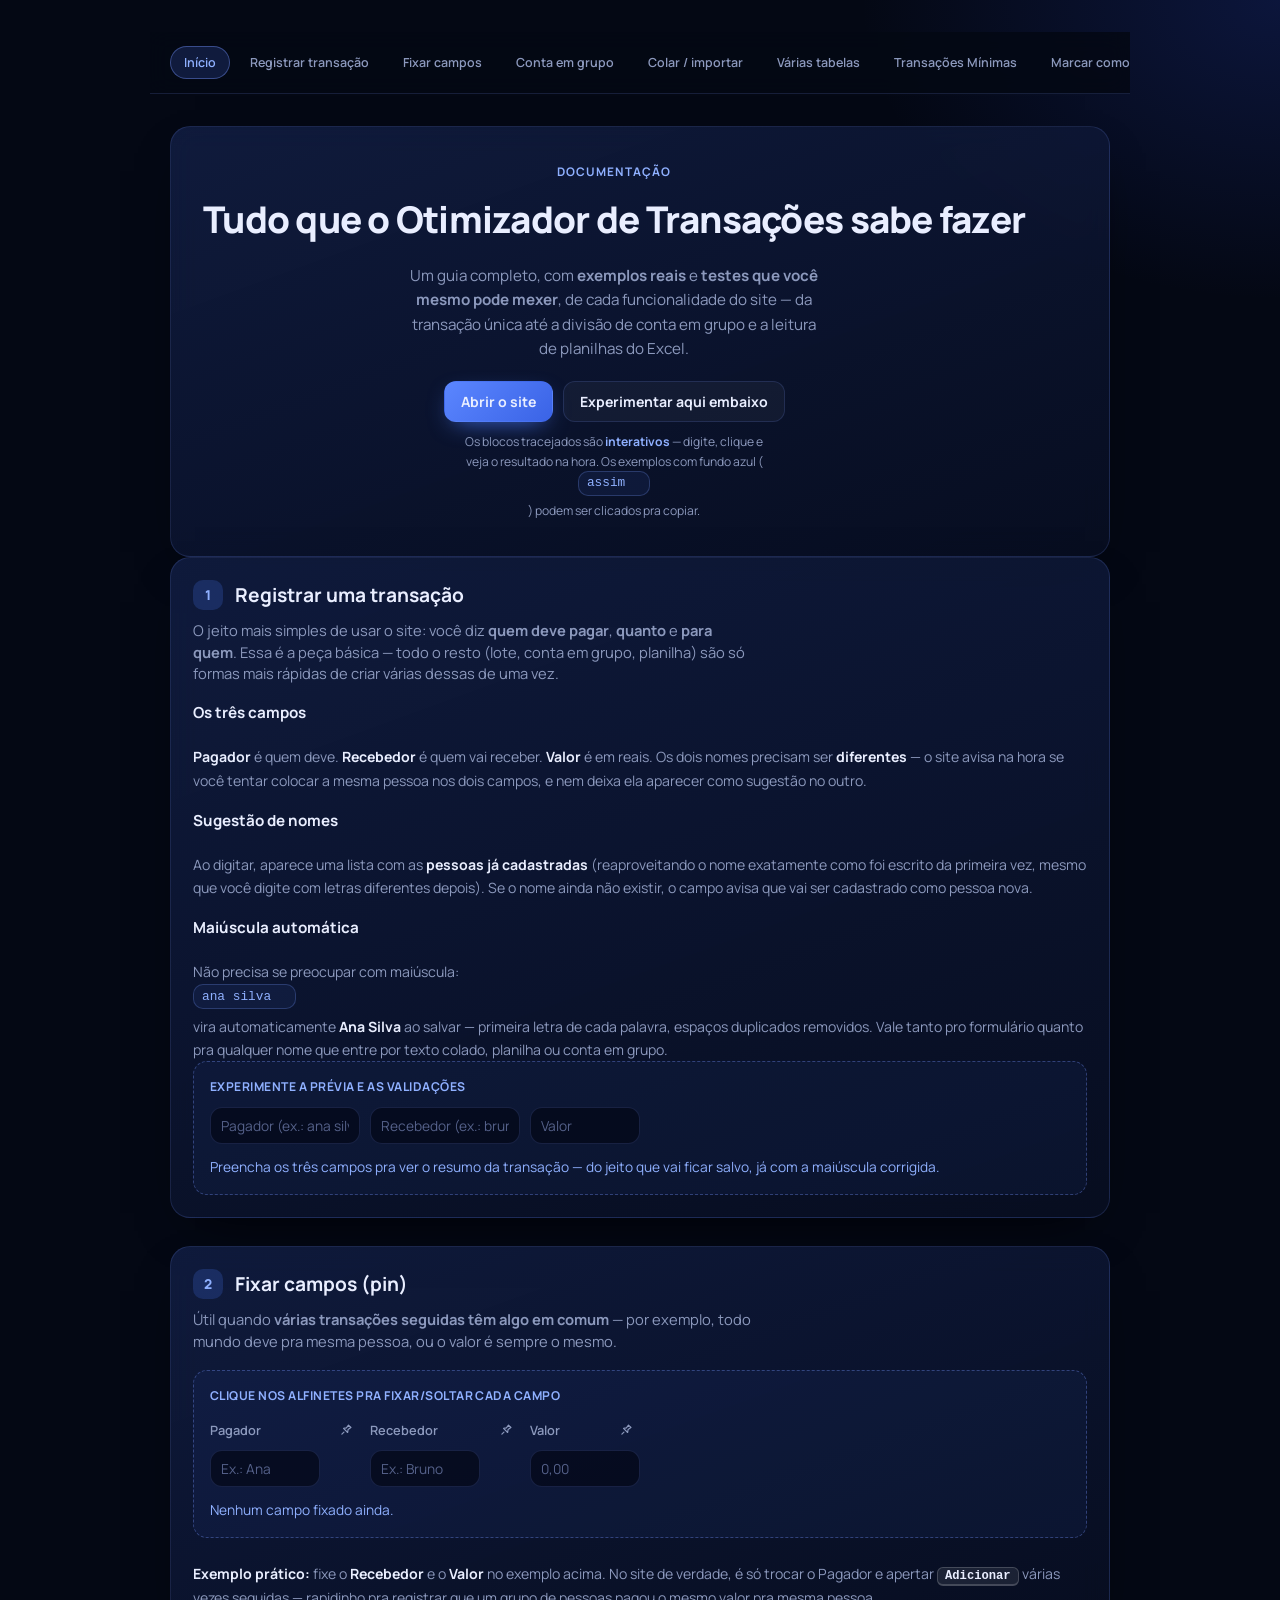
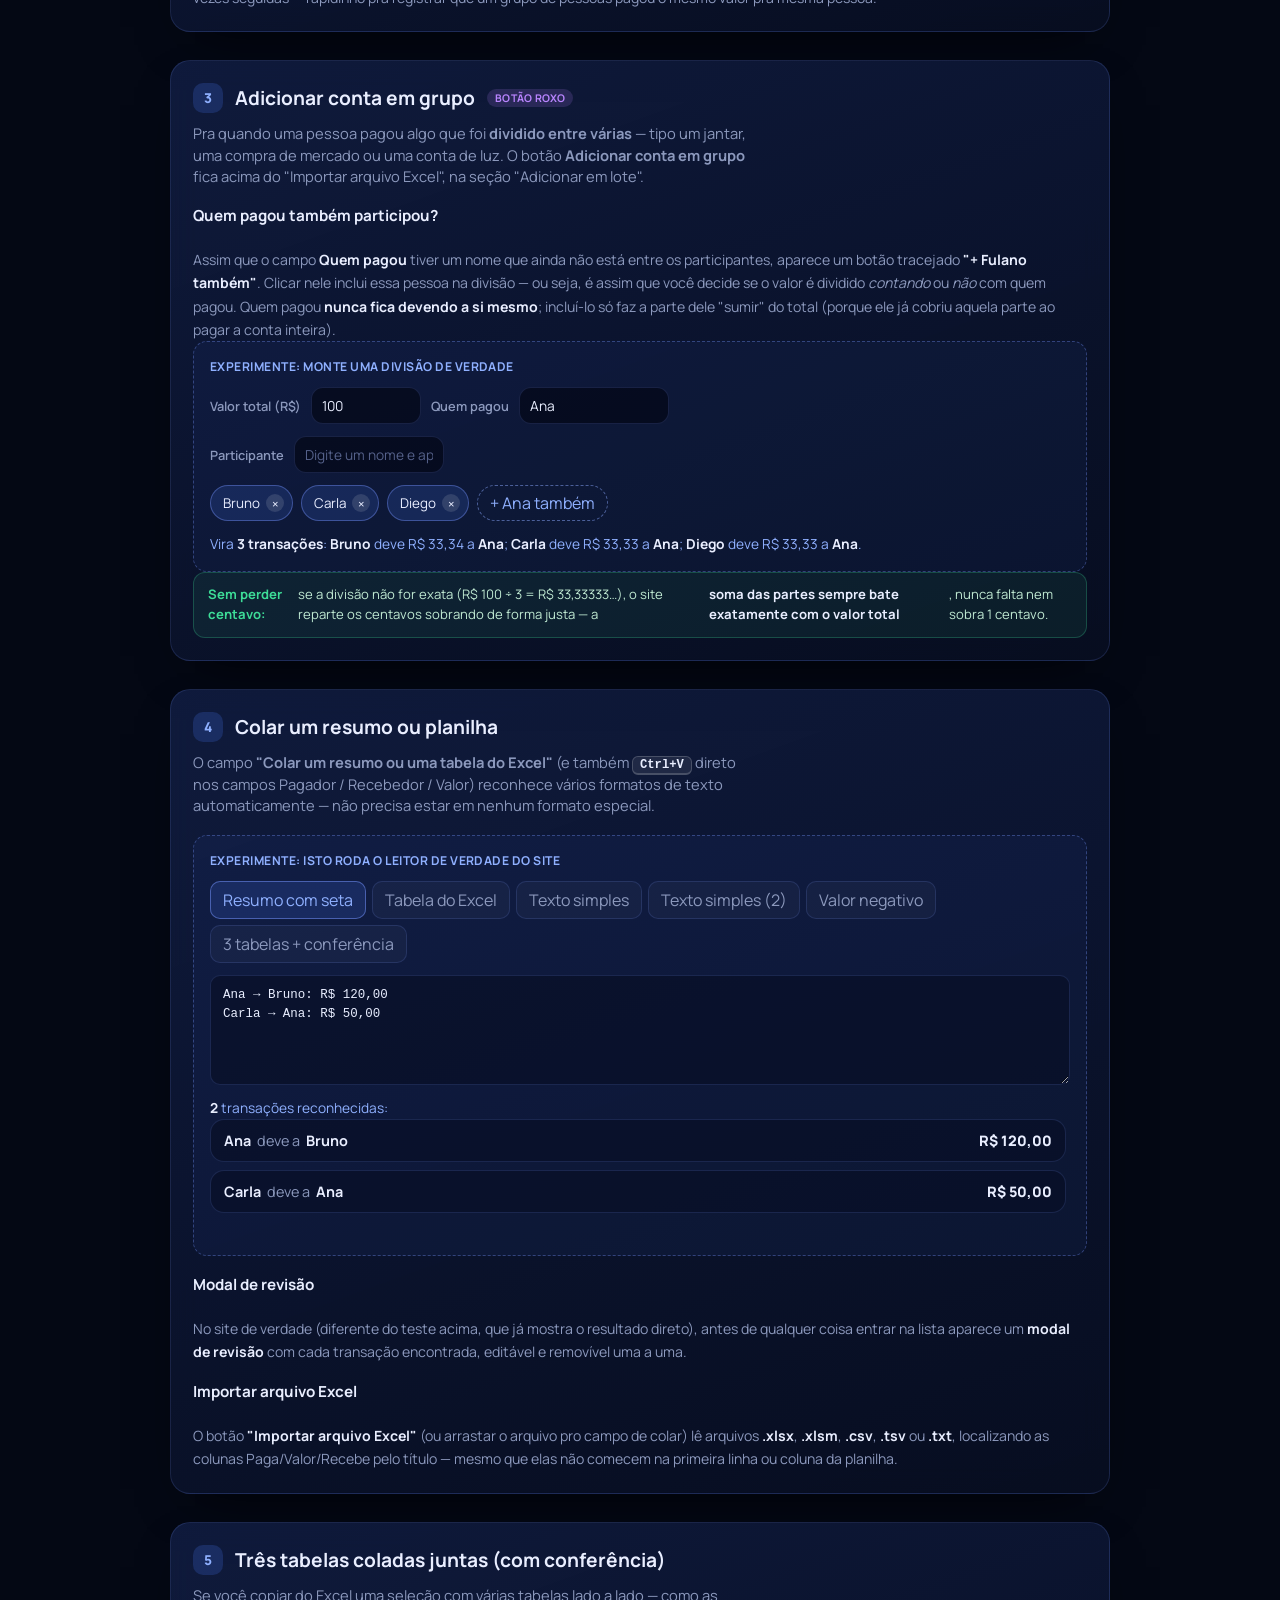
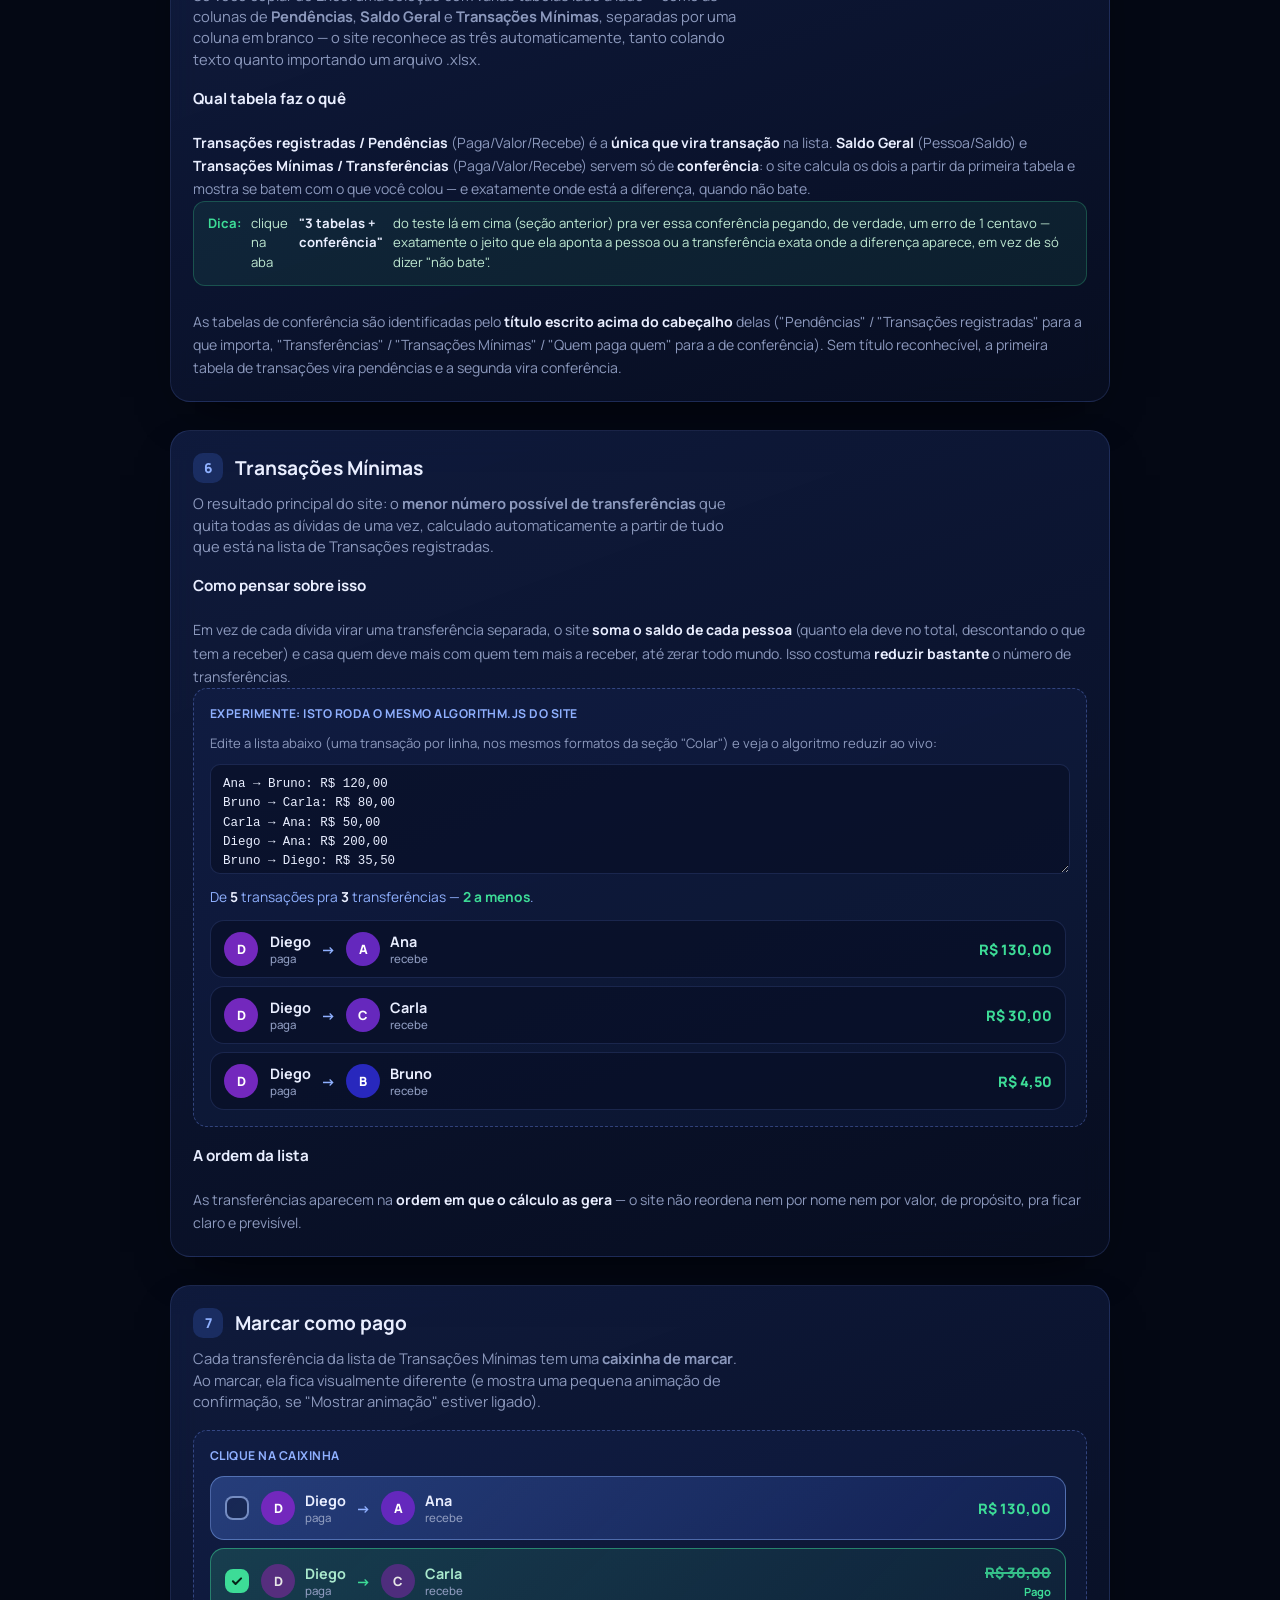
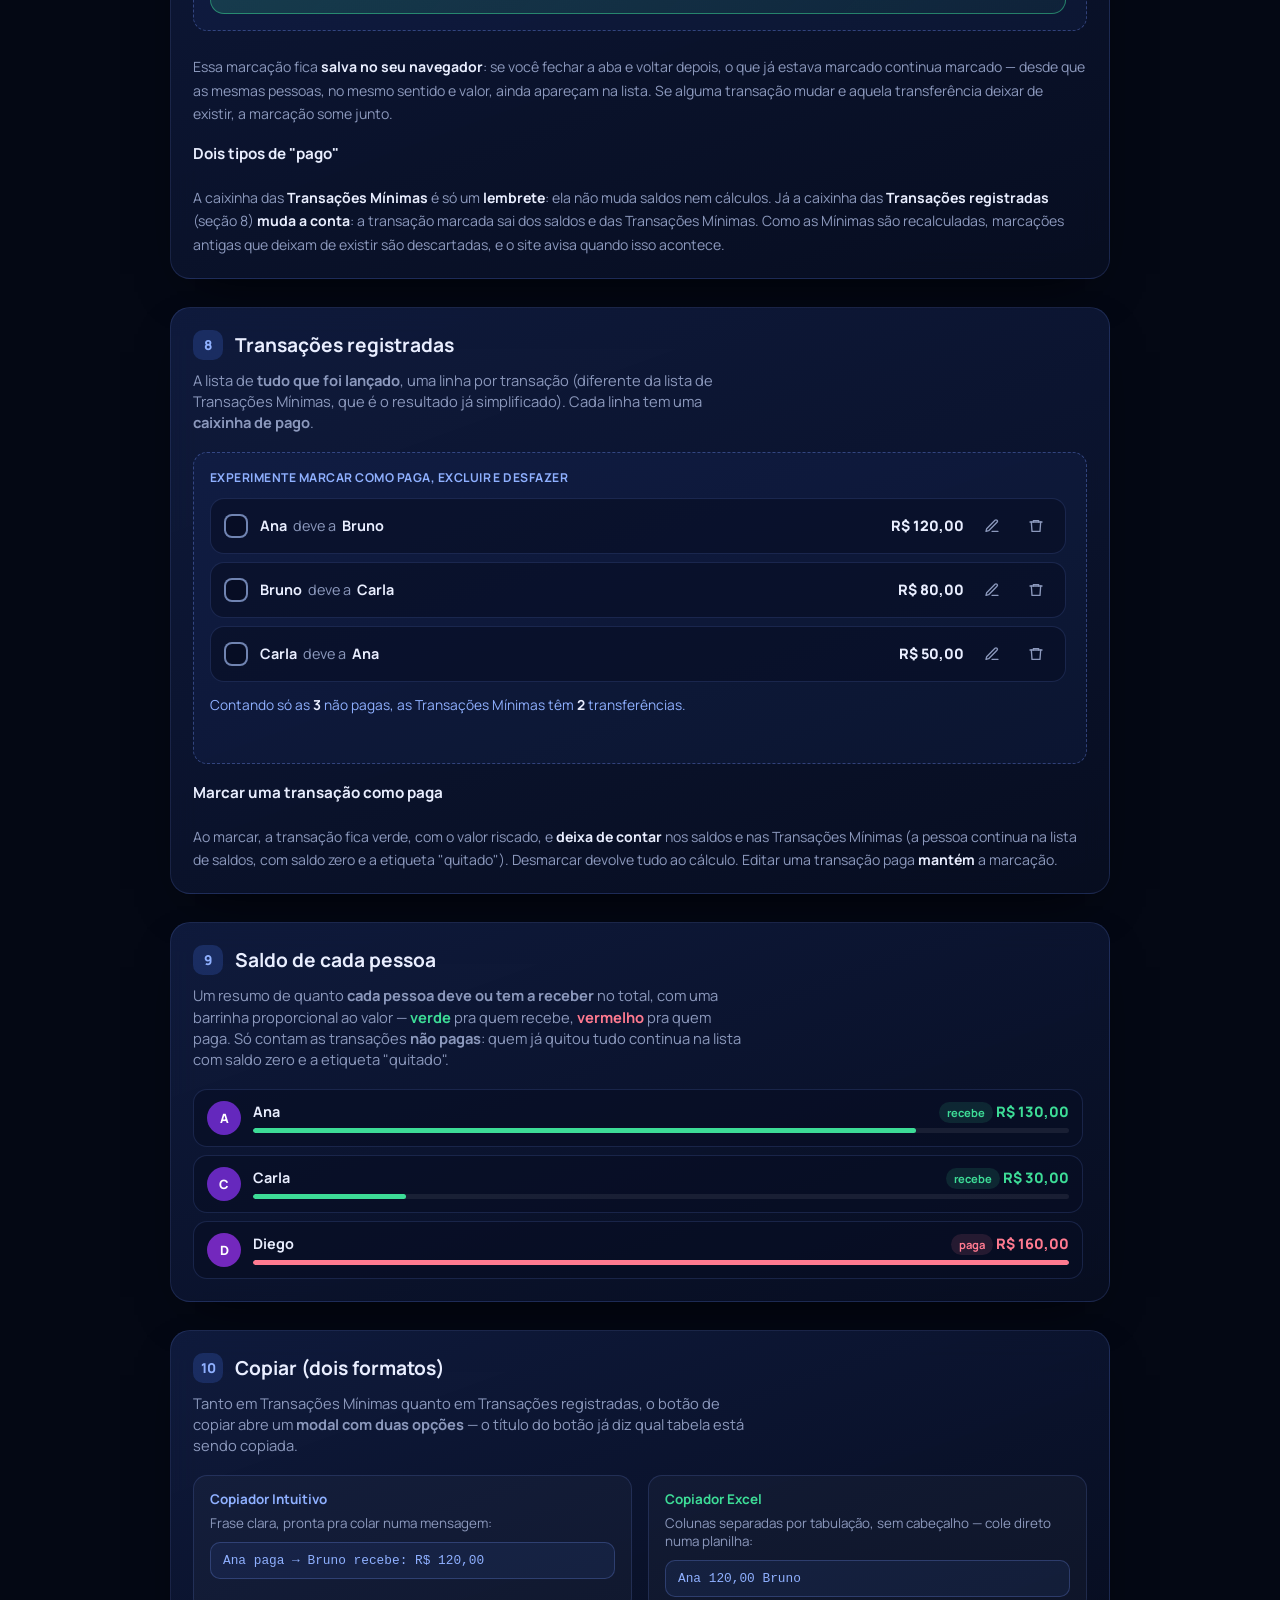
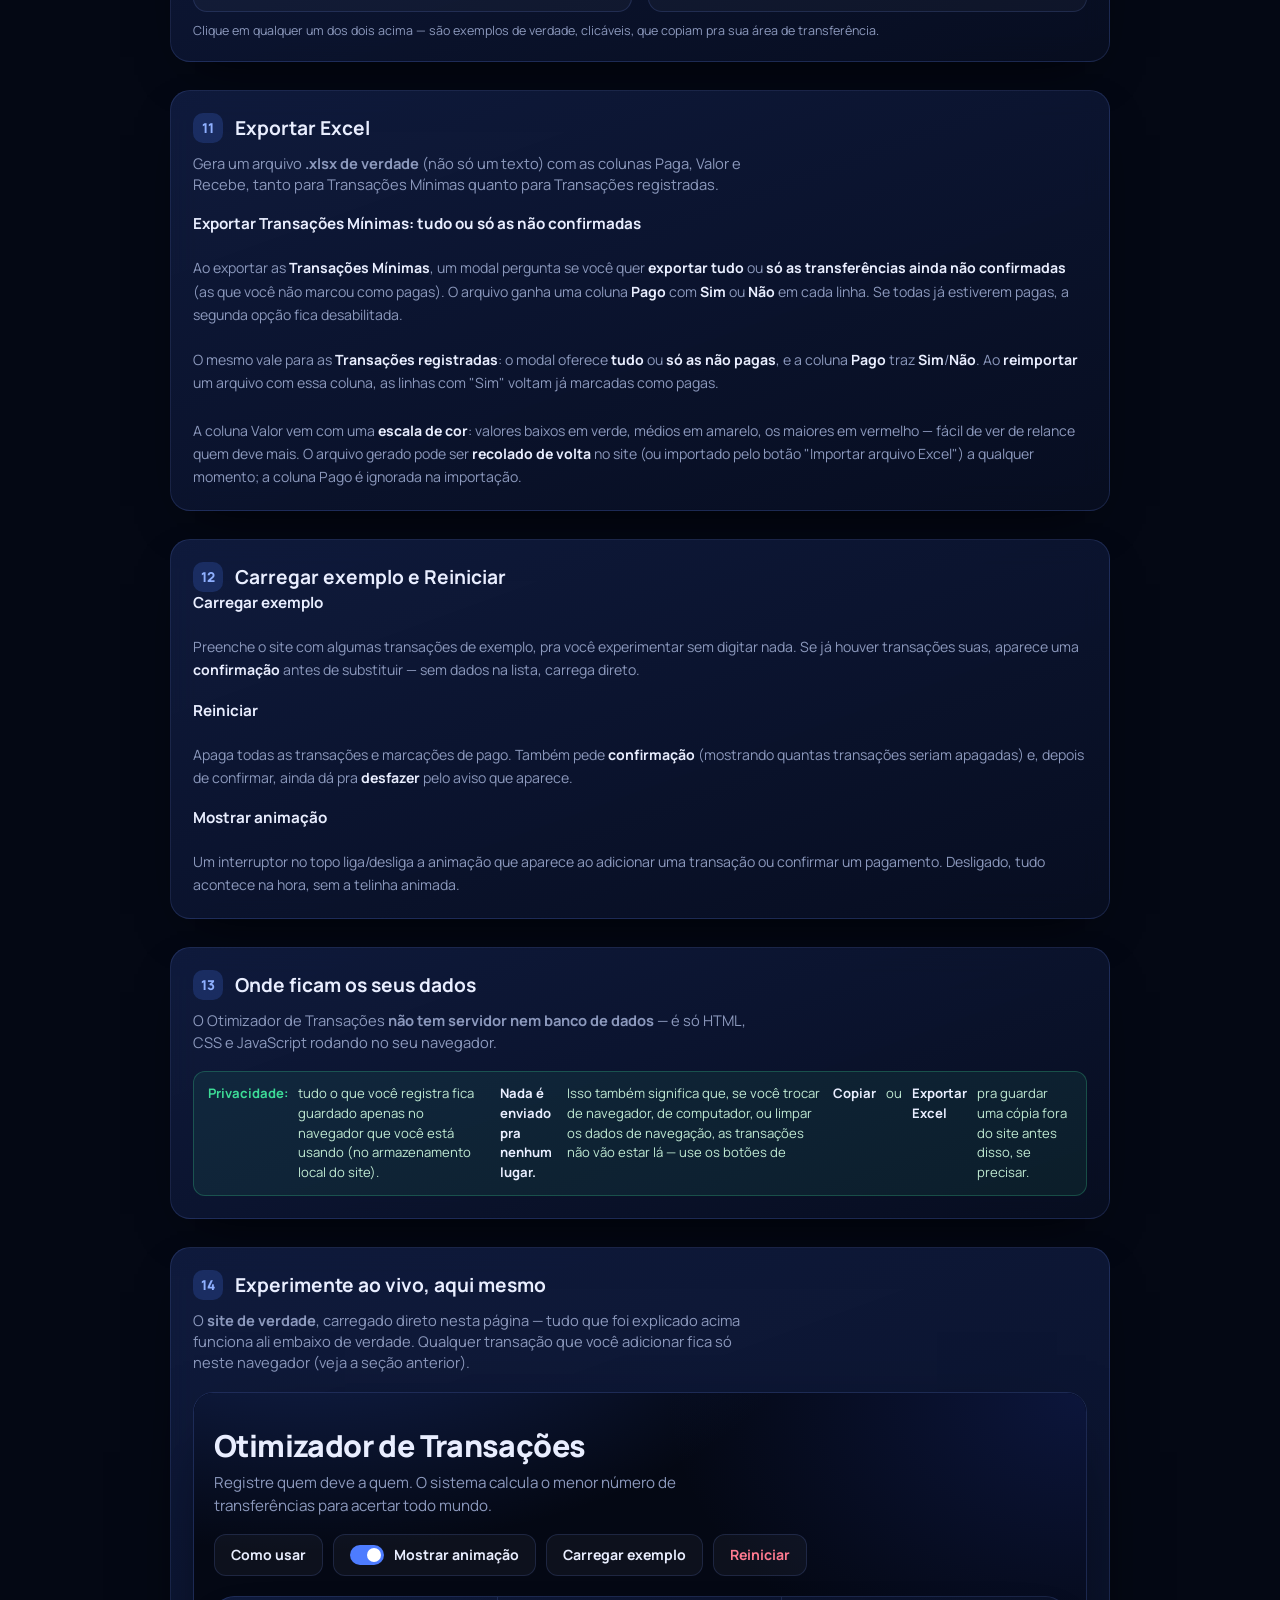
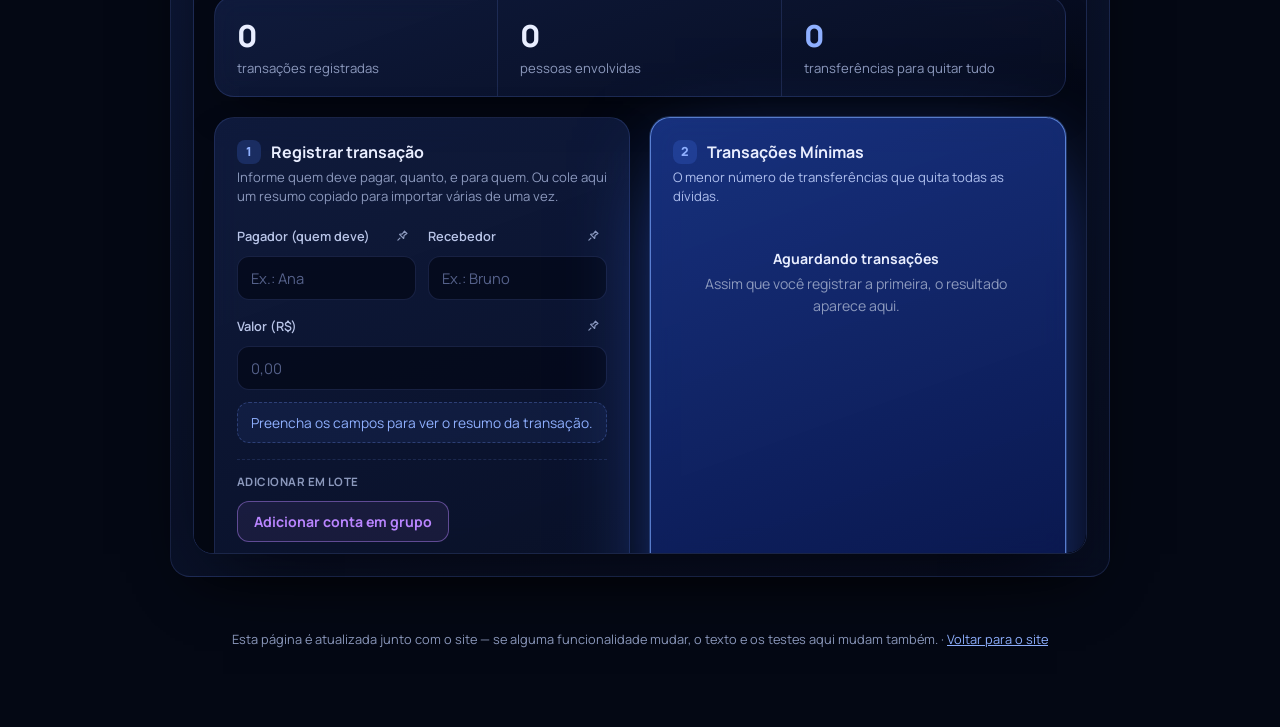
==== commit e80e938e: "Push inicial do Otimizador (conteúdo atual) Co-Authored-By: Claude Sonnet 5 <noreply@anthropic.com>" ====
--- a/documentacao.html
+++ b/documentacao.html
@@ -1,1246 +1,1282 @@
-<!DOCTYPE html>
-<html lang="pt-BR">
-
-<head>
-  <meta charset="UTF-8">
-  <meta name="viewport" content="width=device-width, initial-scale=1.0">
-  <title>Como usar — Otimizador de Transações</title>
-  <link rel="preconnect" href="https://fonts.googleapis.com">
-  <link rel="preconnect" href="https://fonts.gstatic.com" crossorigin>
-  <link href="https://fonts.googleapis.com/css2?family=Manrope:wght@400;500;600;700;800&display=swap" rel="stylesheet">
-  <link rel="stylesheet" href="css/estilo.css">
-  <style>
-    /* Esta página reaproveita css/estilo.css (mesmas cores, fontes, botões, chips,
-       itens de lista, selos de conferência) pra que os exemplos aqui dentro fiquem
-       idênticos ao site de verdade e continuem iguais automaticamente se o visual
-       do site mudar. Os widgets interativos também reaproveitam o código de
-       verdade (algorithm.js e importar.js, carregados como <script> no fim da
-       página) — não são cópias fingidas, é a mesma lógica rodando aqui. O que vem
-       abaixo é só o necessário pra montar a página de documentação em si. */
-
-    body {
-      max-width: 980px;
-      margin: 0 auto;
-      padding-bottom: 80px
-    }
-
-    .doc-nav {
-      position: sticky;
-      top: 0;
-      z-index: 15;
-      display: flex;
-      gap: 6px;
-      overflow-x: auto;
-      padding: 14px 20px;
-      margin: 0 -20px 32px;
-      background: rgba(4, 8, 20, .88);
-      backdrop-filter: blur(10px);
-      border-bottom: 1px solid var(--line);
-      scrollbar-width: none
-    }
-
-    .doc-nav::-webkit-scrollbar {
-      display: none
-    }
-
-    .doc-nav a {
-      flex: none;
-      padding: 7px 13px;
-      border-radius: 99px;
-      font-size: .78rem;
-      font-weight: 600;
-      color: var(--mut);
-      text-decoration: none;
-      border: 1px solid transparent;
-      white-space: nowrap;
-      transition: background .15s, color .15s, border-color .15s
-    }
-
-    .doc-nav a:hover {
-      background: rgba(255, 255, 255, .06);
-      color: var(--txt)
-    }
-
-    .doc-nav a.ativo {
-      background: rgba(77, 124, 255, .18);
-      border-color: rgba(120, 150, 255, .4);
-      color: var(--blue2)
-    }
-
-    .doc-hero {
-      padding: 36px 32px;
-      text-align: center;
-      display: grid;
-      gap: 14px;
-      justify-items: center
-    }
-
-    .doc-hero .eyebrow {
-      font-size: .74rem;
-      font-weight: 700;
-      letter-spacing: .08em;
-      text-transform: uppercase;
-      color: var(--blue2)
-    }
-
-    .doc-hero h1 {
-      font-size: clamp(1.7rem, 4vw, 2.3rem);
-      font-weight: 800;
-      letter-spacing: -.02em;
-      max-width: 36ch
-    }
-
-    .doc-hero p {
-      color: var(--mut);
-      max-width: 46ch;
-      line-height: 1.6
-    }
-
-    .doc-hero .acoes {
-      display: flex;
-      gap: 10px;
-      flex-wrap: wrap;
-      justify-content: center;
-      margin-top: 6px
-    }
-
-    section.doc {
-      scroll-margin-top: 76px;
-      margin-bottom: 28px
-    }
-
-    section.doc .passo {
-      width: 30px;
-      height: 30px;
-      border-radius: 10px;
-      font-size: .85rem
-    }
-
-    section.doc h2 {
-      display: flex;
-      align-items: center;
-      gap: 12px;
-      font-size: 1.2rem
-    }
-
-    section.doc .sub {
-      margin: 10px 0 18px;
-      font-size: .92rem;
-      max-width: 62ch
-    }
-
-    .doc-bloco {
-      display: grid;
-      gap: 16px;
-      margin-top: 18px
-    }
-
-    .doc-bloco:first-of-type {
-      margin-top: 0
-    }
-
-    .doc-bloco h3 {
-      font-size: .95rem;
-      font-weight: 700;
-      color: var(--txt);
-      display: flex;
-      align-items: center;
-      gap: 8px
-    }
-
-    .doc-bloco p {
-      color: var(--mut);
-      font-size: .88rem;
-      line-height: 1.65;
-      margin-top: 6px
-    }
-
-    .doc-bloco p strong,
-    .doc-dica strong {
-      color: var(--txt);
-      font-weight: 700
-    }
-
-    kbd {
-      font-family: 'SFMono-Regular', Consolas, Menlo, monospace;
-      font-size: .76rem;
-      font-weight: 700;
-      color: var(--txt);
-      background: rgba(255, 255, 255, .08);
-      border: 1px solid rgba(255, 255, 255, .18);
-      border-bottom-width: 2px;
-      border-radius: 6px;
-      padding: 1px 7px;
-      white-space: nowrap
-    }
-
-    .doc-exemplo {
-      padding: 14px 16px;
-      border-radius: 14px;
-      background: rgba(255, 255, 255, .03);
-      border: 1px solid var(--line);
-      font-size: .84rem
-    }
-
-    .doc-grade2 {
-      display: grid;
-      grid-template-columns: 1fr 1fr;
-      gap: 16px
-    }
-
-    .doc-mono-caixa {
-      position: relative
-    }
-
-    .doc-mono {
-      font-family: 'SFMono-Regular', Consolas, Menlo, monospace;
-      font-size: .8rem;
-      color: var(--blue2);
-      background: rgba(77, 124, 255, .08);
-      border: 1px solid rgba(120, 150, 255, .25);
-      border-radius: 10px;
-      padding: 10px 40px 10px 12px;
-      overflow-x: auto;
-      white-space: pre;
-      cursor: pointer;
-      transition: border-color .15s, background .15s
-    }
-
-    .doc-mono:hover {
-      border-color: rgba(120, 150, 255, .55);
-      background: rgba(77, 124, 255, .13)
-    }
-
-    .doc-mono-copiado {
-      position: absolute;
-      top: 8px;
-      right: 10px;
-      font-size: .68rem;
-      font-weight: 700;
-      color: var(--pos);
-      opacity: 0;
-      transition: opacity .2s;
-      pointer-events: none
-    }
-
-    .doc-mono-copiado.on {
-      opacity: 1
-    }
-
-    .doc-mono-dica {
-      position: absolute;
-      bottom: 8px;
-      right: 10px;
-      font-size: .62rem;
-      font-weight: 600;
-      letter-spacing: .03em;
-      text-transform: uppercase;
-      color: rgba(143, 176, 255, .55);
-      pointer-events: none
-    }
-
-    .doc-dica {
-      display: flex;
-      gap: 10px;
-      align-items: flex-start;
-      padding: 12px 14px;
-      border-radius: 12px;
-      background: rgba(61, 220, 151, .08);
-      border: 1px solid rgba(61, 220, 151, .25);
-      font-size: .82rem;
-      color: #bfe9d2;
-      line-height: 1.5
-    }
-
-    .doc-dica b {
-      color: var(--pos)
-    }
-
-    .doc-chips-demo {
-      display: flex;
-      flex-wrap: wrap;
-      gap: 8px
-    }
-
-    .doc-chip {
-      display: inline-flex;
-      align-items: center;
-      gap: 6px;
-      padding: 6px 8px 6px 12px;
-      border-radius: 99px;
-      background: rgba(77, 124, 255, .16);
-      border: 1px solid rgba(120, 150, 255, .4);
-      font-size: .84rem;
-      color: var(--txt)
-    }
-
-    .doc-chip button {
-      display: grid;
-      place-items: center;
-      width: 18px;
-      height: 18px;
-      border: 0;
-      border-radius: 50%;
-      background: rgba(255, 255, 255, .12);
-      color: inherit;
-      font-size: .68rem;
-      cursor: pointer;
-      font: inherit
-    }
-
-    .doc-chip button:hover {
-      background: rgba(255, 122, 144, .35);
-      color: var(--neg)
-    }
-
-    .doc-chip-sugestao {
-      background: transparent;
-      border-style: dashed;
-      border-color: rgba(140, 170, 255, .5);
-      color: var(--blue2);
-      cursor: pointer;
-      padding: 6px 12px;
-      font: inherit
-    }
-
-    .doc-widget {
-      display: grid;
-      gap: 12px;
-      padding: 16px;
-      border-radius: 14px;
-      background: rgba(77, 124, 255, .06);
-      border: 1px dashed rgba(120, 150, 255, .35)
-    }
-
-    .doc-widget-titulo {
-      display: flex;
-      align-items: center;
-      gap: 8px;
-      font-size: .76rem;
-      font-weight: 700;
-      letter-spacing: .04em;
-      text-transform: uppercase;
-      color: var(--blue2)
-    }
-
-    .doc-widget-titulo svg {
-      flex: none
-    }
-
-    .doc-widget-linha {
-      display: flex;
-      gap: 10px;
-      align-items: center;
-      flex-wrap: wrap
-    }
-
-    .doc-widget-linha label {
-      font-size: .8rem;
-      color: var(--mut);
-      font-weight: 600
-    }
-
-    .doc-widget input:not([type=checkbox]) {
-      width: 110px;
-      padding: 8px 10px;
-      font-size: .86rem
-    }
-
-    .doc-widget input.doc-input-nome {
-      width: 150px
-    }
-
-    .doc-widget textarea {
-      width: 100%;
-      min-height: 110px;
-      padding: 10px 12px;
-      border-radius: 10px;
-      border: 1px solid var(--line);
-      background: rgba(8, 14, 36, .6);
-      color: var(--txt);
-      font-family: 'SFMono-Regular', Consolas, Menlo, monospace;
-      font-size: .78rem;
-      line-height: 1.55;
-      resize: vertical
-    }
-
-    .doc-widget textarea:focus-visible {
-      outline: 2px solid var(--blue);
-      outline-offset: 1px
-    }
-
-    .doc-resultado {
-      font-size: .86rem;
-      color: var(--blue2);
-      line-height: 1.6
-    }
-
-    .doc-resultado strong {
-      color: var(--txt)
-    }
-
-    .doc-resultado.doc-resultado-aviso {
-      color: #f3d28a
-    }
-
-    .doc-tabs {
-      display: flex;
-      gap: 6px;
-      flex-wrap: wrap
-    }
-
-    .doc-tab {
-      padding: 7px 12px;
-      border-radius: 10px;
-      border: 1px solid var(--line);
-      background: rgba(255, 255, 255, .03);
-      color: var(--mut);
-      font-size: .78rem;
-      font-weight: 600;
-      cursor: pointer;
-      font: inherit
-    }
-
-    .doc-tab.ativa {
-      background: rgba(77, 124, 255, .16);
-      border-color: rgba(120, 150, 255, .5);
-      color: var(--blue2)
-    }
-
-    .doc-tab-painel[hidden] {
-      display: none
-    }
-
-    .doc-lista-demo {
-      max-height: 230px
-    }
-
-    .doc-lista-demo .vazio {
-      padding: 16px;
-      color: var(--mut);
-      font-size: .82rem;
-      text-align: center
-    }
-
-    .doc-badge {
-      font-size: .66rem;
-      font-weight: 700;
-      letter-spacing: .03em;
-      text-transform: uppercase;
-      padding: 2px 8px;
-      border-radius: 99px
-    }
-
-    .doc-badge.azul {
-      color: var(--blue2);
-      background: rgba(77, 124, 255, .16)
-    }
-
-    .doc-badge.roxo {
-      color: var(--grupo);
-      background: rgba(185, 133, 255, .16)
-    }
-
-    .doc-badge.verde {
-      color: var(--pos);
-      background: rgba(61, 220, 151, .14)
-    }
-
-    .doc-iframe-caixa {
-      border-radius: var(--radius);
-      overflow: hidden;
-      border: 1px solid var(--line);
-      box-shadow: 0 30px 80px -30px rgba(0, 0, 0, .8)
-    }
-
-    .doc-iframe-caixa iframe {
-      display: block;
-      width: 100%;
-      height: 760px;
-      border: 0;
-      background: var(--bg)
-    }
-
-    .doc-rodape {
-      text-align: center;
-      color: var(--mut);
-      font-size: .8rem;
-      padding-top: 24px;
-      line-height: 1.6
-    }
-
-    .doc-rodape a {
-      color: var(--blue2)
-    }
-
-    @media (max-width: 760px) {
-      .doc-grade2 {
-        grid-template-columns: 1fr
-      }
-
-      .doc-iframe-caixa iframe {
-        height: 620px
-      }
-    }
-
-    /* Abaixo de 520px o body do site (css/estilo.css) muda o padding lateral
-       de 20px pra 14px — a barra de navegação precisa acompanhar, senão sangra
-       além da borda da tela e causa rolagem horizontal. */
-    @media (max-width: 520px) {
-      .doc-nav {
-        margin: 0 -14px 32px;
-        padding: 14px
-      }
-    }
-
-    @media (prefers-reduced-motion: reduce) {
-      html {
-        scroll-behavior: auto
-      }
-    }
-
-    html {
-      scroll-behavior: smooth
-    }
-  </style>
-</head>
-
-<body>
-
-  <nav class="doc-nav" id="docNav" aria-label="Seções desta página">
-    <a href="#inicio">Início</a>
-    <a href="#registrar">Registrar transação</a>
-    <a href="#fixar">Fixar campos</a>
-    <a href="#grupo">Conta em grupo</a>
-    <a href="#colar">Colar / importar</a>
-    <a href="#multitabela">Várias tabelas</a>
-    <a href="#minimas">Transações Mínimas</a>
-    <a href="#pago">Marcar como pago</a>
-    <a href="#registradas">Transações registradas</a>
-    <a href="#saldos">Saldo de cada pessoa</a>
-    <a href="#copiar">Copiar</a>
-    <a href="#exportar">Exportar Excel</a>
-    <a href="#topo">Exemplo / Reiniciar</a>
-    <a href="#dados">Seus dados</a>
-    <a href="#experimente">Experimente ao vivo</a>
-  </nav>
-
-  <header class="doc-hero panel" id="inicio">
-    <span class="eyebrow">Documentação</span>
-    <h1>Tudo que o Otimizador de Transações sabe fazer</h1>
-    <p>Um guia completo, com <strong>exemplos reais</strong> e <strong>testes que você mesmo pode mexer</strong>, de
-      cada funcionalidade do site — da transação única até a divisão de conta em grupo e a leitura de planilhas do
-      Excel.</p>
-    <div class="acoes">
-      <a class="btn primario" href="index.html">Abrir o site</a>
-      <a class="btn" href="#experimente">Experimentar aqui embaixo</a>
-    </div>
-    <p style="font-size:.76rem;color:var(--mut);margin-top:-4px">Os blocos tracejados são <strong
-        style="color:var(--blue2)">interativos</strong> — digite, clique e veja o resultado na hora. Os exemplos com
-      fundo azul (<span class="doc-mono" style="padding:1px 24px 1px 8px;display:inline-block">assim</span>) podem
-      ser clicados pra copiar.</p>
-  </header>
-
-  <section class="doc panel" id="registrar">
-    <h2><span class="passo">1</span>Registrar uma transação</h2>
-    <p class="sub">O jeito mais simples de usar o site: você diz <strong>quem deve pagar</strong>, <strong>quanto</strong>
-      e <strong>para quem</strong>. Essa é a peça básica — todo o resto (lote, conta em grupo, planilha) são só
-      formas mais rápidas de criar várias dessas de uma vez.</p>
-
-    <div class="doc-bloco">
-      <h3>Os três campos</h3>
-      <p><strong>Pagador</strong> é quem deve. <strong>Recebedor</strong> é quem vai receber. <strong>Valor</strong>
-        é em reais. Os dois nomes precisam ser <strong>diferentes</strong> — o site avisa na hora se você tentar
-        colocar a mesma pessoa nos dois campos, e nem deixa ela aparecer como sugestão no outro.</p>
-    </div>
-
-    <div class="doc-bloco">
-      <h3>Sugestão de nomes</h3>
-      <p>Ao digitar, aparece uma lista com as <strong>pessoas já cadastradas</strong> (reaproveitando o nome
-        exatamente como foi escrito da primeira vez, mesmo que você digite com letras diferentes depois). Se o nome
-        ainda não existir, o campo avisa que vai ser cadastrado como pessoa nova.</p>
-    </div>
-
-    <div class="doc-bloco">
-      <h3>Maiúscula automática</h3>
-      <p>Não precisa se preocupar com maiúscula: <span class="doc-mono"
-          style="display:inline-block;padding:1px 24px 1px 8px">ana  silva</span> vira automaticamente <strong>Ana
-          Silva</strong> ao salvar — primeira letra de cada palavra, espaços duplicados removidos. Vale tanto pro
-        formulário quanto pra qualquer nome que entre por texto colado, planilha ou conta em grupo.</p>
-    </div>
-
-    <div class="doc-widget">
-      <span class="doc-widget-titulo">Experimente a prévia e as validações</span>
-      <div class="doc-widget-linha">
-        <input id="docPrevPagador" class="doc-input-nome" placeholder="Pagador (ex.: ana silva)">
-        <input id="docPrevRecebedor" class="doc-input-nome" placeholder="Recebedor (ex.: bruno)">
-        <input id="docPrevValor" type="number" step="0.01" placeholder="Valor">
-      </div>
-      <p class="doc-resultado" id="docPrevResultado">Preencha os três campos pra ver o resumo da transação — do jeito
-        que vai ficar salvo, já com a maiúscula corrigida.</p>
-    </div>
-  </section>
-
-  <section class="doc panel" id="fixar">
-    <h2><span class="passo">2</span>Fixar campos (pin)</h2>
-    <p class="sub">Útil quando <strong>várias transações seguidas têm algo em comum</strong> — por exemplo, todo
-      mundo deve pra mesma pessoa, ou o valor é sempre o mesmo.</p>
-
-    <div class="doc-widget">
-      <span class="doc-widget-titulo">Clique nos alfinetes pra fixar/soltar cada campo</span>
-      <div class="doc-widget-linha" id="docPinCampos">
-        <div class="campo" data-campo="pagador" style="min-width:150px">
-          <div class="rotulo-linha">
-            <label>Pagador</label>
-            <button class="pin" type="button" data-pin="pagador" aria-pressed="false" title="Fixar"><svg width="14"
-                height="14" viewBox="0 0 24 24" fill="none" stroke="currentColor" stroke-width="2"
-                stroke-linecap="round" stroke-linejoin="round">
-                <path d="M12 17v5" />
-                <path d="M9 3h6l-1 6 3 4H7l3-4z" />
-              </svg></button>
-          </div>
-          <input placeholder="Ex.: Ana" disabled>
-        </div>
-        <div class="campo" data-campo="recebedor" style="min-width:150px">
-          <div class="rotulo-linha">
-            <label>Recebedor</label>
-            <button class="pin" type="button" data-pin="recebedor" aria-pressed="false" title="Fixar"><svg
-                width="14" height="14" viewBox="0 0 24 24" fill="none" stroke="currentColor" stroke-width="2"
-                stroke-linecap="round" stroke-linejoin="round">
-                <path d="M12 17v5" />
-                <path d="M9 3h6l-1 6 3 4H7l3-4z" />
-              </svg></button>
-          </div>
-          <input placeholder="Ex.: Bruno" disabled>
-        </div>
-        <div class="campo" data-campo="valor" style="min-width:110px">
-          <div class="rotulo-linha">
-            <label>Valor</label>
-            <button class="pin" type="button" data-pin="valor" aria-pressed="false" title="Fixar"><svg width="14"
-                height="14" viewBox="0 0 24 24" fill="none" stroke="currentColor" stroke-width="2"
-                stroke-linecap="round" stroke-linejoin="round">
-                <path d="M12 17v5" />
-                <path d="M9 3h6l-1 6 3 4H7l3-4z" />
-              </svg></button>
-          </div>
-          <input placeholder="0,00" disabled>
-        </div>
-      </div>
-      <p class="doc-resultado" id="docPinResultado">Nenhum campo fixado ainda.</p>
-    </div>
-
-    <div class="doc-bloco">
-      <p><strong>Exemplo prático:</strong> fixe o <strong>Recebedor</strong> e o <strong>Valor</strong> no exemplo
-        acima. No site de verdade, é só trocar o Pagador e apertar <kbd>Adicionar</kbd> várias vezes seguidas —
-        rapidinho pra registrar que um grupo de pessoas pagou o mesmo valor pra mesma pessoa.</p>
-    </div>
-  </section>
-
-  <section class="doc panel" id="grupo">
-    <h2><span class="passo">3</span>Adicionar conta em grupo <span class="doc-badge roxo">botão roxo</span></h2>
-    <p class="sub">Pra quando uma pessoa pagou algo que foi <strong>dividido entre várias</strong> — tipo um jantar,
-      uma compra de mercado ou uma conta de luz. O botão <strong>Adicionar conta em grupo</strong> fica acima do
-      "Importar arquivo Excel", na seção "Adicionar em lote".</p>
-
-    <div class="doc-bloco">
-      <h3>Quem pagou também participou?</h3>
-      <p>Assim que o campo <strong>Quem pagou</strong> tiver um nome que ainda não está entre os participantes,
-        aparece um botão tracejado <strong>"+ Fulano também"</strong>. Clicar nele inclui essa pessoa na divisão —
-        ou seja, é assim que você decide se o valor é dividido <em>contando</em> ou <em>não</em> com quem pagou.
-        Quem pagou <strong>nunca fica devendo a si mesmo</strong>; incluí-lo só faz a parte dele "sumir" do total
-        (porque ele já cobriu aquela parte ao pagar a conta inteira).</p>
-    </div>
-
-    <div class="doc-widget">
-      <span class="doc-widget-titulo">Experimente: monte uma divisão de verdade</span>
-      <div class="doc-widget-linha">
-        <label for="docGrupoValor">Valor total (R$)</label>
-        <input id="docGrupoValor" type="number" step="0.01" min="0.01" value="100">
-        <label for="docGrupoPagador">Quem pagou</label>
-        <input id="docGrupoPagador" class="doc-input-nome" value="Ana">
-      </div>
-      <div class="doc-widget-linha">
-        <label for="docGrupoParticipante">Participante</label>
-        <input id="docGrupoParticipante" class="doc-input-nome" placeholder="Digite um nome e aperte Enter">
-      </div>
-      <div class="doc-chips-demo" id="docGrupoChips"></div>
-      <p class="doc-resultado" id="docGrupoResultado"></p>
-    </div>
-
-    <div class="doc-dica">
-      <b>Sem perder centavo:</b> se a divisão não for exata (R$ 100 ÷ 3 = R$ 33,33333…), o site reparte os centavos
-      sobrando de forma justa — a <strong>soma das partes sempre bate exatamente com o valor total</strong>, nunca
-      falta nem sobra 1 centavo.
-    </div>
-  </section>
-
-  <section class="doc panel" id="colar">
-    <h2><span class="passo">4</span>Colar um resumo ou planilha</h2>
-    <p class="sub">O campo <strong>"Colar um resumo ou uma tabela do Excel"</strong> (e também <kbd>Ctrl+V</kbd>
-      direto nos campos Pagador / Recebedor / Valor) reconhece vários formatos de texto automaticamente — não
-      precisa estar em nenhum formato especial.</p>
-
-    <div class="doc-widget">
-      <span class="doc-widget-titulo">Experimente: isto roda o leitor de verdade do site</span>
-      <div class="doc-tabs" id="docParserTabs">
-        <button class="doc-tab ativa" type="button" data-exemplo="seta">Resumo com seta</button>
-        <button class="doc-tab" type="button" data-exemplo="tabela">Tabela do Excel</button>
-        <button class="doc-tab" type="button" data-exemplo="simples1">Texto simples</button>
-        <button class="doc-tab" type="button" data-exemplo="simples2">Texto simples (2)</button>
-        <button class="doc-tab" type="button" data-exemplo="negativo">Valor negativo</button>
-        <button class="doc-tab" type="button" data-exemplo="multi">3 tabelas + conferência</button>
-      </div>
-      <textarea id="docParserTexto" spellcheck="false"></textarea>
-      <div id="docParserResultado"></div>
-    </div>
-
-    <div class="doc-bloco">
-      <h3>Modal de revisão</h3>
-      <p>No site de verdade (diferente do teste acima, que já mostra o resultado direto), antes de qualquer coisa
-        entrar na lista aparece um <strong>modal de revisão</strong> com cada transação encontrada, editável e
-        removível uma a uma.</p>
-    </div>
-
-    <div class="doc-bloco">
-      <h3>Importar arquivo Excel</h3>
-      <p>O botão <strong>"Importar arquivo Excel"</strong> (ou arrastar o arquivo pro campo de colar) lê arquivos
-        <strong>.xlsx</strong>, <strong>.xlsm</strong>, <strong>.csv</strong>, <strong>.tsv</strong> ou
-        <strong>.txt</strong>, localizando as colunas Paga/Valor/Recebe pelo título — mesmo que elas não comecem na
-        primeira linha ou coluna da planilha.
-      </p>
-    </div>
-  </section>
-
-  <section class="doc panel" id="multitabela">
-    <h2><span class="passo">5</span>Três tabelas coladas juntas (com conferência)</h2>
-    <p class="sub">Se você copiar do Excel uma seleção com várias tabelas lado a lado — como as colunas de
-      <strong>Pendências</strong>, <strong>Saldo Geral</strong> e <strong>Transações Mínimas</strong>, separadas por
-      uma coluna em branco — o site reconhece as três automaticamente, tanto colando texto quanto importando um
-      arquivo .xlsx.
-    </p>
-
-    <div class="doc-bloco">
-      <h3>Qual tabela faz o quê</h3>
-      <p><strong>Transações registradas / Pendências</strong> (Paga/Valor/Recebe) é a <strong>única que vira
-          transação</strong> na lista. <strong>Saldo Geral</strong> (Pessoa/Saldo) e <strong>Transações Mínimas /
-          Transferências</strong> (Paga/Valor/Recebe) servem só de <strong>conferência</strong>: o site calcula os
-        dois a partir da primeira tabela e mostra se batem com o que você colou — e exatamente onde está a diferença,
-        quando não bate.</p>
-    </div>
-
-    <div class="doc-dica">
-      <b>Dica:</b> clique na aba <strong>"3 tabelas + conferência"</strong> do teste lá em cima (seção anterior) pra
-      ver essa conferência pegando, de verdade, um erro de 1 centavo — exatamente o jeito que ela aponta a pessoa ou
-      a transferência exata onde a diferença aparece, em vez de só dizer "não bate".
-    </div>
-
-    <div class="doc-bloco">
-      <p>As tabelas de conferência são identificadas pelo <strong>título escrito acima do cabeçalho</strong> delas
-        ("Pendências" / "Transações registradas" para a que importa, "Transferências" / "Transações Mínimas" / "Quem
-        paga quem" para a de conferência). Sem título reconhecível, a primeira tabela de transações vira pendências e
-        a segunda vira conferência.</p>
-    </div>
-  </section>
-
-  <section class="doc panel" id="minimas">
-    <h2><span class="passo">6</span>Transações Mínimas</h2>
-    <p class="sub">O resultado principal do site: o <strong>menor número possível de transferências</strong> que
-      quita todas as dívidas de uma vez, calculado automaticamente a partir de tudo que está na lista de Transações
-      registradas.</p>
-
-    <div class="doc-bloco">
-      <h3>Como pensar sobre isso</h3>
-      <p>Em vez de cada dívida virar uma transferência separada, o site <strong>soma o saldo de cada pessoa</strong>
-        (quanto ela deve no total, descontando o que tem a receber) e casa quem deve mais com quem tem mais a
-        receber, até zerar todo mundo. Isso costuma <strong>reduzir bastante</strong> o número de transferências.</p>
-    </div>
-
-    <div class="doc-widget">
-      <span class="doc-widget-titulo">Experimente: isto roda o mesmo algorithm.js do site</span>
-      <p style="margin:0;font-size:.82rem;color:var(--mut)">Edite a lista abaixo (uma transação por linha, nos
-        mesmos formatos da seção "Colar") e veja o algoritmo reduzir ao vivo:</p>
-      <textarea id="docMinTexto" spellcheck="false">Ana → Bruno: R$ 120,00
-Bruno → Carla: R$ 80,00
-Carla → Ana: R$ 50,00
-Diego → Ana: R$ 200,00
-Bruno → Diego: R$ 35,50</textarea>
-      <p class="doc-resultado" id="docMinResumo"></p>
-      <ul class="lista doc-lista-demo" id="docMinLista"></ul>
-    </div>
-
-    <div class="doc-bloco">
-      <h3>A ordem da lista</h3>
-      <p>As transferências aparecem na <strong>ordem em que o cálculo as gera</strong> — o site não reordena nem
-        por nome nem por valor, de propósito, pra ficar claro e previsível.</p>
-    </div>
-  </section>
-
-  <section class="doc panel" id="pago">
-    <h2><span class="passo">7</span>Marcar como pago</h2>
-    <p class="sub">Cada transferência da lista de Transações Mínimas tem uma <strong>caixinha de marcar</strong>. Ao
-      marcar, ela fica visualmente diferente (e mostra uma pequena animação de confirmação, se "Mostrar animação"
-      estiver ligado).</p>
-
-    <div class="doc-widget">
-      <span class="doc-widget-titulo">Clique na caixinha</span>
-      <div class="resultado">
-        <ul class="lista doc-lista-demo" id="docPagoLista" style="max-height:none"></ul>
-      </div>
-    </div>
-
-    <div class="doc-bloco">
-      <p>Essa marcação fica <strong>salva no seu navegador</strong>: se você fechar a aba e voltar depois, o que já
-        estava marcado continua marcado — desde que as mesmas pessoas, no mesmo sentido e valor, ainda apareçam na
-        lista. Se alguma transação mudar e aquela transferência deixar de existir, a marcação some junto.</p>
-    </div>
-  </section>
-
-  <section class="doc panel" id="registradas">
-    <h2><span class="passo">8</span>Transações registradas</h2>
-    <p class="sub">A lista de <strong>tudo que foi lançado</strong>, uma linha por transação (diferente da lista de
-      Transações Mínimas, que é o resultado já simplificado).</p>
-
-    <div class="doc-widget">
-      <span class="doc-widget-titulo">Experimente excluir e desfazer</span>
-      <ul class="lista doc-lista-demo" id="docRegLista" style="max-height:none"></ul>
-      <p class="doc-resultado" id="docRegAviso" style="min-height:1.4em"></p>
-    </div>
-
-    <div class="doc-bloco">
-      <h3>Editar e excluir</h3>
-      <p>O ícone de <strong>lápis</strong> carrega aquela transação de volta no formulário do topo (o título muda
-        para "Editando transação N" e aparece um botão Cancelar). O ícone de <strong>lixeira</strong> remove — com
-        um aviso <strong>"Desfazer"</strong> por alguns segundos, caso tenha sido engano (como no teste acima).</p>
-    </div>
-  </section>
-
-  <section class="doc panel" id="saldos">
-    <h2><span class="passo">9</span>Saldo de cada pessoa</h2>
-    <p class="sub">Um resumo de quanto <strong>cada pessoa deve ou tem a receber</strong> no total, com uma
-      barrinha proporcional ao valor — <strong style="color:var(--pos)">verde</strong> pra quem recebe,
-      <strong style="color:var(--neg)">vermelho</strong> pra quem paga.
-    </p>
-    <ul class="lista doc-lista-demo" id="docSaldoLista" style="max-height:none"></ul>
-  </section>
-
-  <section class="doc panel" id="copiar">
-    <h2><span class="passo">10</span>Copiar (dois formatos)</h2>
-    <p class="sub">Tanto em Transações Mínimas quanto em Transações registradas, o botão de copiar abre um
-      <strong>modal com duas opções</strong> — o título do botão já diz qual tabela está sendo copiada.
-    </p>
-
-    <div class="doc-grade2">
-      <div class="doc-exemplo">
-        <strong style="color:var(--blue2)">Copiador Intuitivo</strong>
-        <p style="color:var(--mut);margin:6px 0 10px">Frase clara, pronta pra colar numa mensagem:</p>
-        <div class="doc-mono">Ana paga → Bruno recebe: R$ 120,00</div>
-      </div>
-      <div class="doc-exemplo">
-        <strong style="color:var(--pos)">Copiador Excel</strong>
-        <p style="color:var(--mut);margin:6px 0 10px">Colunas separadas por tabulação, sem cabeçalho — cole direto
-          numa planilha:</p>
-        <div class="doc-mono">Ana	120,00	Bruno</div>
-      </div>
-    </div>
-    <p style="font-size:.78rem;color:var(--mut);margin-top:10px">Clique em qualquer um dos dois acima — são
-      exemplos de verdade, clicáveis, que copiam pra sua área de transferência.</p>
-  </section>
-
-  <section class="doc panel" id="exportar">
-    <h2><span class="passo">11</span>Exportar Excel</h2>
-    <p class="sub">Gera um arquivo <strong>.xlsx de verdade</strong> (não só um texto) com as colunas Paga, Valor e
-      Recebe, tanto para Transações Mínimas quanto para Transações registradas.</p>
-    <div class="doc-bloco">
-      <p>A coluna Valor vem com uma <strong>escala de cor</strong>: valores baixos em verde, médios em amarelo, os
-        maiores em vermelho — fácil de ver de relance quem deve mais. O arquivo gerado pode ser <strong>recolado de
-          volta</strong> no site (ou importado pelo botão "Importar arquivo Excel") a qualquer momento.</p>
-    </div>
-  </section>
-
-  <section class="doc panel" id="topo">
-    <h2><span class="passo">12</span>Carregar exemplo e Reiniciar</h2>
-    <div class="doc-bloco">
-      <h3>Carregar exemplo</h3>
-      <p>Preenche o site com algumas transações de exemplo, pra você experimentar sem digitar nada. Se já houver
-        transações suas, aparece uma <strong>confirmação</strong> antes de substituir — sem dados na lista, carrega
-        direto.</p>
-    </div>
-    <div class="doc-bloco">
-      <h3>Reiniciar</h3>
-      <p>Apaga todas as transações e marcações de pago. Também pede <strong>confirmação</strong> (mostrando quantas
-        transações seriam apagadas) e, depois de confirmar, ainda dá pra <strong>desfazer</strong> pelo aviso que
-        aparece.</p>
-    </div>
-    <div class="doc-bloco">
-      <h3>Mostrar animação</h3>
-      <p>Um interruptor no topo liga/desliga a animação que aparece ao adicionar uma transação ou confirmar um
-        pagamento. Desligado, tudo acontece na hora, sem a telinha animada.</p>
-    </div>
-  </section>
-
-  <section class="doc panel" id="dados">
-    <h2><span class="passo">13</span>Onde ficam os seus dados</h2>
-    <p class="sub">O Otimizador de Transações <strong>não tem servidor nem banco de dados</strong> — é só HTML, CSS
-      e JavaScript rodando no seu navegador.</p>
-    <div class="doc-dica">
-      <b>Privacidade:</b> tudo o que você registra fica guardado apenas no navegador que você está usando (no
-      armazenamento local do site). <strong>Nada é enviado pra nenhum lugar.</strong> Isso também significa que, se
-      você trocar de navegador, de computador, ou limpar os dados de navegação, as transações não vão estar lá — use
-      os botões de <strong>Copiar</strong> ou <strong>Exportar Excel</strong> pra guardar uma cópia fora do site
-      antes disso, se precisar.
-    </div>
-  </section>
-
-  <section class="doc panel" id="experimente">
-    <h2><span class="passo">14</span>Experimente ao vivo, aqui mesmo</h2>
-    <p class="sub">O <strong>site de verdade</strong>, carregado direto nesta página — tudo que foi explicado acima
-      funciona ali embaixo de verdade. Qualquer transação que você adicionar fica só neste navegador (veja a seção
-      anterior).</p>
-    <div class="doc-iframe-caixa">
-      <iframe src="index.html" title="Otimizador de Transações — ao vivo" loading="lazy"></iframe>
-    </div>
-  </section>
-
-  <p class="doc-rodape">Esta página é atualizada junto com o site — se alguma funcionalidade mudar, o texto e os
-    testes aqui mudam também. · <a href="index.html">Voltar para o site</a></p>
-
-  <!-- Código de verdade do site, só pra alimentar os testes interativos acima (nunca é alterado aqui) -->
-  <script src="js/nucleo/algorithm.js"></script>
-  <script src="js/dados/importar.js"></script>
-
-  <script>
-    const esc = s => String(s).replace(/[&<>"']/g, ch => ({ '&': '&amp;', '<': '&lt;', '>': '&gt;', '"': '&quot;', "'": '&#39;' }[ch]));
-    const brl = c => (c / 100).toLocaleString('pt-BR', { style: 'currency', currency: 'BRL' });
-    const norm = s => String(s).trim().toLowerCase();
-    const capitalizar = n => String(n).trim().replace(/\s+/g, ' ').replace(/(^|\s)(\p{Ll})/gu, (m, a, b) => a + b.toUpperCase());
-    function avatarDemo(nome) {
-      let h = 0;
-      for (const ch of String(nome).toLowerCase()) h = (h * 31 + ch.charCodeAt(0)) % 360;
-      const hue = 200 + (h % 90);
-      const ini = String(nome).trim().split(/\s+/).slice(0, 2).map(p => p[0]).join('').toUpperCase();
-      return `<span class="avatar" style="background:hsl(${hue} 65% 45%)">${esc(ini)}</span>`;
-    }
-    const ICONE_EDITAR = '<svg width="16" height="16" viewBox="0 0 24 24" fill="none" stroke="currentColor" stroke-width="2" stroke-linecap="round" stroke-linejoin="round"><path d="M12 20h9"/><path d="M16.5 3.5a2.1 2.1 0 013 3L7 19l-4 1 1-4z"/></svg>';
-    const ICONE_EXCLUIR = '<svg width="16" height="16" viewBox="0 0 24 24" fill="none" stroke="currentColor" stroke-width="2" stroke-linecap="round" stroke-linejoin="round"><path d="M3 6h18"/><path d="M8 6V4h8v2"/><path d="M19 6l-1 14H6L5 6"/></svg>';
-
-    // Realce do item ativo na navegação, conforme a seção visível
-    (function () {
-      const links = [...document.querySelectorAll('#docNav a')];
-      const secoes = links.map(a => document.querySelector(a.getAttribute('href'))).filter(Boolean);
-      const porId = new Map(links.map(a => [a.getAttribute('href').slice(1), a]));
-      const observer = new IntersectionObserver(entradas => {
-        entradas.forEach(e => {
-          const link = porId.get(e.target.id);
-          if (!link) return;
-          if (e.isIntersecting) { links.forEach(a => a.classList.remove('ativo')); link.classList.add('ativo'); }
-        });
-      }, { rootMargin: '-30% 0px -60% 0px' });
-      secoes.forEach(s => observer.observe(s));
-    })();
-
-    // Qualquer exemplo de código (.doc-mono) é clicável pra copiar de verdade
-    (function () {
-      document.querySelectorAll('.doc-mono').forEach(el => {
-        el.title = 'Clique para copiar';
-        const caixa = document.createElement('div');
-        caixa.className = 'doc-mono-caixa';
-        el.parentNode.insertBefore(caixa, el);
-        caixa.appendChild(el);
-        const aviso = document.createElement('span');
-        aviso.className = 'doc-mono-copiado';
-        aviso.textContent = 'Copiado!';
-        caixa.appendChild(aviso);
-        el.addEventListener('click', async () => {
-          try { await navigator.clipboard.writeText(el.textContent); }
-          catch (e) { /* alguns navegadores só permitem com gesto do usuário — o clique já conta */ }
-          aviso.classList.add('on');
-          setTimeout(() => aviso.classList.remove('on'), 1400);
-        });
-      });
-    })();
-
-    // 1) Registrar transação — prévia e validações ao vivo
-    (function () {
-      const p = document.getElementById('docPrevPagador');
-      const r = document.getElementById('docPrevRecebedor');
-      const v = document.getElementById('docPrevValor');
-      const out = document.getElementById('docPrevResultado');
-      function atualizar() {
-        const pv = p.value.trim(), rv = r.value.trim(), vv = parseFloat(v.value);
-        if (!pv || !rv || !(vv > 0)) { out.textContent = 'Preencha os três campos pra ver o resumo da transação — do jeito que vai ficar salvo, já com a maiúscula corrigida.'; out.classList.remove('doc-resultado-aviso'); return; }
-        if (norm(pv) === norm(rv)) { out.innerHTML = 'Pagador e recebedor devem ser pessoas diferentes.'; out.classList.add('doc-resultado-aviso'); return; }
-        out.classList.remove('doc-resultado-aviso');
-        out.innerHTML = `<strong>${esc(capitalizar(pv))}</strong> deve <strong>${brl(Math.round(vv * 100))}</strong> a <strong>${esc(capitalizar(rv))}</strong>`;
-      }
-      [p, r, v].forEach(el => el.addEventListener('input', atualizar));
-    })();
-
-    // 2) Fixar campos — demo dos alfinetes
-    (function () {
-      const fixados = new Set();
-      document.querySelectorAll('#docPinCampos [data-pin]').forEach(btn => {
-        btn.addEventListener('click', () => {
-          const campo = btn.closest('.campo');
-          const nome = campo.dataset.campo;
-          const ativo = fixados.has(nome);
-          if (ativo) fixados.delete(nome); else fixados.add(nome);
-          btn.setAttribute('aria-pressed', String(!ativo));
-          campo.classList.toggle('fixado', !ativo);
-          const out = document.getElementById('docPinResultado');
-          const nomes = { pagador: 'Pagador', recebedor: 'Recebedor', valor: 'Valor' };
-          const lista = [...fixados].map(n => nomes[n]);
-          out.innerHTML = lista.length
-            ? `<strong>${lista.join(', ')}</strong> ${lista.length === 1 ? 'fica' : 'ficam'} preenchido${lista.length === 1 ? '' : 's'} ao adicionar a próxima transação.`
-            : 'Nenhum campo fixado ainda.';
-        });
-      });
-    })();
-
-    // 3) Conta em grupo — chips + divisão justa, reaproveitando a mesma matemática do site
-    (function () {
-      let participantes = [];
-      const valorEl = document.getElementById('docGrupoValor');
-      const pagadorEl = document.getElementById('docGrupoPagador');
-      const campoEl = document.getElementById('docGrupoParticipante');
-      const chipsEl = document.getElementById('docGrupoChips');
-      const resultadoEl = document.getElementById('docGrupoResultado');
-
-      function calcularPartes(valorTotal, nomes) {
-        const centavosTotal = Math.round(valorTotal * 100);
-        const n = nomes.length;
-        const base = Math.floor(centavosTotal / n);
-        const resto = centavosTotal - base * n;
-        return nomes.map((nome, i) => ({ nome: nome, valor: (base + (i < resto ? 1 : 0)) / 100 }));
-      }
-
-      function adicionar(nomeBruto) {
-        const nome = String(nomeBruto || '').trim();
-        if (!nome || participantes.some(p => norm(p) === norm(nome))) return;
-        participantes.push(nome);
-        desenhar();
-      }
-
-      function desenhar() {
-        const pagador = pagadorEl.value.trim();
-        let html = participantes.map((p, i) => `<span class="doc-chip">${esc(p)}<button type="button" data-rm="${i}">×</button></span>`).join('');
-        const jaTem = pagador && participantes.some(p => norm(p) === norm(pagador));
-        if (pagador && !jaTem) html += `<button type="button" class="doc-chip doc-chip-sugestao" id="docGrupoIncluir">+ ${esc(pagador)} também</button>`;
-        chipsEl.innerHTML = html;
-        atualizarResultado();
-      }
-
-      function atualizarResultado() {
-        const valor = parseFloat(valorEl.value);
-        const pagador = pagadorEl.value.trim();
-        if (!(valor > 0) || !pagador || !participantes.length) {
-          resultadoEl.textContent = 'Preencha o valor, quem pagou, e adicione participantes (Enter pra cada nome).';
-          return;
-        }
-        const partes = calcularPartes(valor, participantes).filter(p => norm(p.nome) !== norm(pagador));
-        if (!partes.length) { resultadoEl.innerHTML = `Adicione alguém além de <strong>${esc(pagador)}</strong> pra dividir a conta.`; return; }
-        resultadoEl.innerHTML = 'Vira<strong> ' + partes.length + (partes.length === 1 ? ' transação' : ' transações') + '</strong>: ' +
-          partes.map(p => `<strong>${esc(p.nome)}</strong> deve ${brl(Math.round(p.valor * 100))} a <strong>${esc(pagador)}</strong>`).join('; ') + '.';
-      }
-
-      chipsEl.addEventListener('click', e => {
-        const rm = e.target.closest('[data-rm]');
-        if (rm) { participantes.splice(+rm.dataset.rm, 1); return desenhar(); }
-        if (e.target.closest('#docGrupoIncluir')) adicionar(pagadorEl.value);
-      });
-      campoEl.addEventListener('keydown', e => {
-        if (e.key === 'Enter') { e.preventDefault(); adicionar(campoEl.value); campoEl.value = ''; }
-      });
-      valorEl.addEventListener('input', atualizarResultado);
-      pagadorEl.addEventListener('input', desenhar);
-
-      adicionar('Bruno'); adicionar('Carla'); adicionar('Diego');
-    })();
-
-    // 4) Colar / importar — leitor de verdade (ImportarResumo, o mesmo js/dados/importar.js do site)
-    (function () {
-      if (typeof ImportarResumo === 'undefined') return;
-      const EXEMPLOS = {
-        seta: 'Ana → Bruno: R$ 120,00\nCarla → Ana: R$ 50,00',
-        tabela: 'Paga\tValor\tRecebe\nAna\t120,00\tBruno\nCarla\t50,00\tAna',
-        simples1: 'Ana Bruno 120,00\nCarla Ana 50,00',
-        simples2: 'Ana 120,00 Bruno\nCarla 50,00 Ana',
-        negativo: 'João Arthur -28,59 LuisH',
-        multi: 'PENDÊNCIAS\t\t\t\tSaldo Geral\t\t\tTransferências\nPaga\tValor\tRecebe\t\tPessoa\tSaldo\t\tPaga\tValor\tRecebe\nAna\t120,00\tBruno\t\tAna\t-R$ 70,02\t\tAna\t70,00\tBruno\nCarla\t50,00\tAna\t\tBruno\tR$ 70,00\nBruno\t50,00\tCarla'
-      };
-      const textoEl = document.getElementById('docParserTexto');
-      const resultadoEl = document.getElementById('docParserResultado');
-
-      function linhaHtml(l) {
-        return `<li class="item"><span class="txt"><strong>${esc(l.pagador)}</strong><em>deve a</em><strong>${esc(l.recebedor)}</strong></span><span class="valor">${brl(Math.round(l.valor * 100))}</span></li>`;
-      }
-      function trechoConferenciaHtml(nome, r) {
-        if (r.ok) return `<div class="imp-conf-item ok"><span class="imp-conf-selo">✓</span><strong>${esc(nome)}</strong> confere com as transações.</div>`;
-        return `<div class="imp-conf-item erro"><span class="imp-conf-selo">✗</span><strong>${esc(nome)}</strong>: ${r.erros.length} ${r.erros.length === 1 ? 'divergência' : 'divergências'}.<ul class="imp-conf-lista">${r.erros.map(e => `<li>${esc(e)}</li>`).join('')}</ul></div>`;
-      }
-
-      function processar() {
-        const texto = textoEl.value;
-        if (!texto.trim()) { resultadoEl.innerHTML = '<p class="doc-resultado">Cole ou digite algo acima.</p>'; return; }
-        let res;
-        try { res = ImportarResumo.interpretarTexto(texto, []); }
-        catch (e) { resultadoEl.innerHTML = '<p class="doc-resultado">Não consegui ler esse texto.</p>'; return; }
-
-        let html = '';
-        if (!res.linhas.length) {
-          html += '<p class="doc-resultado">Nenhuma transação reconhecida nesse texto.</p>';
-        } else {
-          html += `<p class="doc-resultado"><strong>${res.linhas.length}</strong> ${res.linhas.length === 1 ? 'transação reconhecida' : 'transações reconhecidas'}:</p>`;
-          html += '<ul class="lista doc-lista-demo">' + res.linhas.map(linhaHtml).join('') + '</ul>';
-        }
-        const avisos = [];
-        if (res.ignoradas.length) avisos.push(`${res.ignoradas.length} linha(s) não reconhecida(s).`);
-        if (res.invertidas) avisos.push(`${res.invertidas} linha(s) com valor negativo tiveram o sentido invertido.`);
-        if (res.incertas) avisos.push(`${res.incertas} linha(s) com nome ambíguo, marcada(s) pra conferência.`);
-        if (avisos.length) html += `<p class="doc-resultado doc-resultado-aviso">${avisos.join(' ')}</p>`;
-
-        if (res.verificacao) {
-          const linhasAtuais = res.linhas.map(l => ({ pagador: l.pagador, recebedor: l.recebedor, valor: l.valor }));
-          html += '<div class="imp-conferencia" style="margin-top:10px">';
-          if (res.verificacao.saldoInformado) html += trechoConferenciaHtml('Saldo Geral', ImportarResumo.conferirSaldo(linhasAtuais, res.verificacao.saldoInformado));
-          if (res.verificacao.minimasInformadas) html += trechoConferenciaHtml('Transações Mínimas', ImportarResumo.conferirMinimas(linhasAtuais, res.verificacao.minimasInformadas));
-          html += '</div>';
-        }
-        resultadoEl.innerHTML = html;
-      }
-
-      document.querySelectorAll('#docParserTabs .doc-tab').forEach(tab => {
-        tab.addEventListener('click', () => {
-          document.querySelectorAll('#docParserTabs .doc-tab').forEach(t => t.classList.remove('ativa'));
-          tab.classList.add('ativa');
-          textoEl.value = EXEMPLOS[tab.dataset.exemplo];
-          processar();
-        });
-      });
-      textoEl.addEventListener('input', processar);
-      textoEl.value = EXEMPLOS.seta;
-      processar();
-    })();
-
-    // 6) Transações Mínimas — reduz ao vivo com o algorithm.js de verdade
-    (function () {
-      if (typeof otimizarTransacoesMatriz === 'undefined' || typeof ImportarResumo === 'undefined') return;
-      const textoEl = document.getElementById('docMinTexto');
-      const resumoEl = document.getElementById('docMinResumo');
-      const listaEl = document.getElementById('docMinLista');
-
-      function processar() {
-        const res = ImportarResumo.interpretarTexto(textoEl.value, []);
-        const matriz = res.linhas.map(l => [l.pagador, l.valor, l.recebedor]);
-        if (!matriz.length) { resumoEl.textContent = 'Escreva pelo menos uma transação acima.'; listaEl.innerHTML = ''; return; }
-        const acertos = otimizarTransacoesMatriz(matriz);
-        const eco = matriz.length - acertos.length;
-        resumoEl.innerHTML = `De <strong>${matriz.length}</strong> ${matriz.length === 1 ? 'transação' : 'transações'} pra <strong>${acertos.length}</strong> ${acertos.length === 1 ? 'transferência' : 'transferências'}` + (eco > 0 ? ` — <strong style="color:var(--pos)">${eco} a menos</strong>.` : '.');
-        listaEl.innerHTML = acertos.length ? acertos.map(a => `
-          <li class="item">
-            ${avatarDemo(a.de)}
-            <div class="acerto">
-              <span class="nome">${esc(a.de)}<small>paga</small></span>
-              <span class="seta" aria-hidden="true">→</span>
-              ${avatarDemo(a.para)}
-              <span class="nome">${esc(a.para)}<small>recebe</small></span>
-            </div>
-            <span class="valor-col"><span class="valor pos">${brl(Math.round(a.valor * 100))}</span></span>
-          </li>`).join('') : '<li class="vazio">Tudo quitado!</li>';
-      }
-      textoEl.addEventListener('input', processar);
-      processar();
-    })();
-
-    // 7) Marcar como pago — demo
-    (function () {
-      const exemplos = [
-        { de: 'Diego', para: 'Ana', valor: 13000, pago: false },
-        { de: 'Diego', para: 'Carla', valor: 3000, pago: true }
-      ];
-      const listaEl = document.getElementById('docPagoLista');
-      function desenhar() {
-        listaEl.innerHTML = exemplos.map((a, i) => `
-          <li class="item${a.pago ? ' pago' : ''}">
-            <input type="checkbox" class="pagar" data-i="${i}" ${a.pago ? 'checked' : ''} aria-label="Marcar como pago">
-            <div class="acerto">
-              ${avatarDemo(a.de)}
-              <span class="nome">${esc(a.de)}<small>paga</small></span>
-              <span class="seta" aria-hidden="true">→</span>
-              ${avatarDemo(a.para)}
-              <span class="nome">${esc(a.para)}<small>recebe</small></span>
-            </div>
-            <span class="valor-col"><span class="valor pos">${brl(a.valor)}</span>${a.pago ? '<small class="selo-pago">Pago</small>' : ''}</span>
-          </li>`).join('');
-      }
-      listaEl.addEventListener('change', e => {
-        const cb = e.target.closest('[data-i]');
-        if (!cb) return;
-        exemplos[+cb.dataset.i].pago = cb.checked;
-        desenhar();
-      });
-      desenhar();
-    })();
-
-    // 8) Transações registradas — editar/excluir/desfazer
-    (function () {
-      let itens = [['Ana', 12000, 'Bruno'], ['Bruno', 8000, 'Carla'], ['Carla', 5000, 'Ana']];
-      let ultimaExcluida = null;
-      const listaEl = document.getElementById('docRegLista');
-      const avisoEl = document.getElementById('docRegAviso');
-      let timer;
-      function desenhar() {
-        listaEl.innerHTML = itens.length ? itens.map((t, i) => `
-          <li class="item">
-            <span class="txt"><strong>${esc(t[0])}</strong><em>deve a</em><strong>${esc(t[2])}</strong></span>
-            <span class="valor">${brl(t[1])}</span>
-            <button class="icone" data-edit="${i}" title="Editar">${ICONE_EDITAR}</button>
-            <button class="icone del" data-del="${i}" title="Excluir">${ICONE_EXCLUIR}</button>
-          </li>`).join('') : '<li class="vazio">Tudo excluído — clique em "Desfazer" acima, se quiser.</li>';
-      }
-      listaEl.addEventListener('click', e => {
-        const edt = e.target.closest('[data-edit]');
-        if (edt) { avisoEl.innerHTML = 'No site de verdade, isso carregaria a transação de volta no formulário do topo pra editar.'; return; }
-        const del = e.target.closest('[data-del]');
-        if (!del) return;
-        const i = +del.dataset.del;
-        ultimaExcluida = { linha: itens[i], i: i };
-        itens.splice(i, 1);
-        desenhar();
-        avisoEl.innerHTML = 'Transação removida. <button type="button" id="docRegDesfazer" style="background:none;border:0;color:var(--blue2);font-weight:700;cursor:pointer;text-decoration:underline">Desfazer</button>';
-        clearTimeout(timer);
-        timer = setTimeout(() => { avisoEl.textContent = ''; }, 6000);
-      });
-      avisoEl.addEventListener('click', e => {
-        if (!e.target.closest('#docRegDesfazer') || !ultimaExcluida) return;
-        itens.splice(ultimaExcluida.i, 0, ultimaExcluida.linha);
-        ultimaExcluida = null;
-        desenhar();
-        avisoEl.textContent = '';
-      });
-      desenhar();
-    })();
-
-    // 9) Saldo de cada pessoa — mockup com as classes reais
-    (function () {
-      const saldos = [
-        { nome: 'Ana', saldo: 13000 },
-        { nome: 'Carla', saldo: 3000 },
-        { nome: 'Diego', saldo: -16000 }
-      ];
-      const max = Math.max(...saldos.map(p => Math.abs(p.saldo)));
-      document.getElementById('docSaldoLista').innerHTML = saldos.map(p => {
-        const cls = p.saldo > 0 ? 'pos' : p.saldo < 0 ? 'neg' : 'zero';
-        const tag = p.saldo > 0 ? 'recebe' : p.saldo < 0 ? 'paga' : 'quitado';
-        const cor = p.saldo > 0 ? 'var(--pos)' : 'var(--neg)';
-        return `<li class="item">${avatarDemo(p.nome)}
-          <div class="saldo">
-            <div class="topo"><strong>${esc(p.nome)}</strong>
-              <span><span class="tag ${cls}">${tag}</span> <span class="valor ${cls}">${brl(Math.abs(p.saldo))}</span></span></div>
-            <div class="barra"><i style="width:${Math.abs(p.saldo) / max * 100}%;background:${cor}"></i></div>
-          </div></li>`;
-      }).join('');
-    })();
-  </script>
-</body>
-
-</html>
+<!DOCTYPE html>
+<html lang="pt-BR">
+
+<head>
+  <meta charset="UTF-8">
+  <meta name="viewport" content="width=device-width, initial-scale=1.0">
+  <title>Como usar — Otimizador de Transações</title>
+  <link rel="preconnect" href="https://fonts.googleapis.com">
+  <link rel="preconnect" href="https://fonts.gstatic.com" crossorigin>
+  <link href="https://fonts.googleapis.com/css2?family=Manrope:wght@400;500;600;700;800&display=swap" rel="stylesheet">
+  <link rel="stylesheet" href="css/estilo.css">
+  <style>
+    /* Esta página reaproveita css/estilo.css (mesmas cores, fontes, botões, chips,
+       itens de lista, selos de conferência) pra que os exemplos aqui dentro fiquem
+       idênticos ao site de verdade e continuem iguais automaticamente se o visual
+       do site mudar. Os widgets interativos também reaproveitam o código de
+       verdade (algorithm.js e importar.js, carregados como <script> no fim da
+       página) — não são cópias fingidas, é a mesma lógica rodando aqui. O que vem
+       abaixo é só o necessário pra montar a página de documentação em si. */
+
+    body {
+      max-width: 980px;
+      margin: 0 auto;
+      padding-bottom: 80px
+    }
+
+    .doc-nav {
+      position: sticky;
+      top: 0;
+      z-index: 15;
+      display: flex;
+      gap: 6px;
+      overflow-x: auto;
+      padding: 14px 20px;
+      margin: 0 -20px 32px;
+      background: rgba(4, 8, 20, .88);
+      backdrop-filter: blur(10px);
+      border-bottom: 1px solid var(--line);
+      scrollbar-width: none
+    }
+
+    .doc-nav::-webkit-scrollbar {
+      display: none
+    }
+
+    .doc-nav a {
+      flex: none;
+      padding: 7px 13px;
+      border-radius: 99px;
+      font-size: .78rem;
+      font-weight: 600;
+      color: var(--mut);
+      text-decoration: none;
+      border: 1px solid transparent;
+      white-space: nowrap;
+      transition: background .15s, color .15s, border-color .15s
+    }
+
+    .doc-nav a:hover {
+      background: rgba(255, 255, 255, .06);
+      color: var(--txt)
+    }
+
+    .doc-nav a.ativo {
+      background: rgba(77, 124, 255, .18);
+      border-color: rgba(120, 150, 255, .4);
+      color: var(--blue2)
+    }
+
+    .doc-hero {
+      padding: 36px 32px;
+      text-align: center;
+      display: grid;
+      gap: 14px;
+      justify-items: center
+    }
+
+    .doc-hero .eyebrow {
+      font-size: .74rem;
+      font-weight: 700;
+      letter-spacing: .08em;
+      text-transform: uppercase;
+      color: var(--blue2)
+    }
+
+    .doc-hero h1 {
+      font-size: clamp(1.7rem, 4vw, 2.3rem);
+      font-weight: 800;
+      letter-spacing: -.02em;
+      max-width: 36ch
+    }
+
+    .doc-hero p {
+      color: var(--mut);
+      max-width: 46ch;
+      line-height: 1.6
+    }
+
+    .doc-hero .acoes {
+      display: flex;
+      gap: 10px;
+      flex-wrap: wrap;
+      justify-content: center;
+      margin-top: 6px
+    }
+
+    section.doc {
+      scroll-margin-top: 76px;
+      margin-bottom: 28px
+    }
+
+    section.doc .passo {
+      width: 30px;
+      height: 30px;
+      border-radius: 10px;
+      font-size: .85rem
+    }
+
+    section.doc h2 {
+      display: flex;
+      align-items: center;
+      gap: 12px;
+      font-size: 1.2rem
+    }
+
+    section.doc .sub {
+      margin: 10px 0 18px;
+      font-size: .92rem;
+      max-width: 62ch
+    }
+
+    .doc-bloco {
+      display: grid;
+      gap: 16px;
+      margin-top: 18px
+    }
+
+    .doc-bloco:first-of-type {
+      margin-top: 0
+    }
+
+    .doc-bloco h3 {
+      font-size: .95rem;
+      font-weight: 700;
+      color: var(--txt);
+      display: flex;
+      align-items: center;
+      gap: 8px
+    }
+
+    .doc-bloco p {
+      color: var(--mut);
+      font-size: .88rem;
+      line-height: 1.65;
+      margin-top: 6px
+    }
+
+    .doc-bloco p strong,
+    .doc-dica strong {
+      color: var(--txt);
+      font-weight: 700
+    }
+
+    kbd {
+      font-family: 'SFMono-Regular', Consolas, Menlo, monospace;
+      font-size: .76rem;
+      font-weight: 700;
+      color: var(--txt);
+      background: rgba(255, 255, 255, .08);
+      border: 1px solid rgba(255, 255, 255, .18);
+      border-bottom-width: 2px;
+      border-radius: 6px;
+      padding: 1px 7px;
+      white-space: nowrap
+    }
+
+    .doc-exemplo {
+      padding: 14px 16px;
+      border-radius: 14px;
+      background: rgba(255, 255, 255, .03);
+      border: 1px solid var(--line);
+      font-size: .84rem
+    }
+
+    .doc-grade2 {
+      display: grid;
+      grid-template-columns: 1fr 1fr;
+      gap: 16px
+    }
+
+    .doc-mono-caixa {
+      position: relative
+    }
+
+    .doc-mono {
+      font-family: 'SFMono-Regular', Consolas, Menlo, monospace;
+      font-size: .8rem;
+      color: var(--blue2);
+      background: rgba(77, 124, 255, .08);
+      border: 1px solid rgba(120, 150, 255, .25);
+      border-radius: 10px;
+      padding: 10px 40px 10px 12px;
+      overflow-x: auto;
+      white-space: pre;
+      cursor: pointer;
+      transition: border-color .15s, background .15s
+    }
+
+    .doc-mono:hover {
+      border-color: rgba(120, 150, 255, .55);
+      background: rgba(77, 124, 255, .13)
+    }
+
+    .doc-mono-copiado {
+      position: absolute;
+      top: 8px;
+      right: 10px;
+      font-size: .68rem;
+      font-weight: 700;
+      color: var(--pos);
+      opacity: 0;
+      transition: opacity .2s;
+      pointer-events: none
+    }
+
+    .doc-mono-copiado.on {
+      opacity: 1
+    }
+
+    .doc-mono-dica {
+      position: absolute;
+      bottom: 8px;
+      right: 10px;
+      font-size: .62rem;
+      font-weight: 600;
+      letter-spacing: .03em;
+      text-transform: uppercase;
+      color: rgba(143, 176, 255, .55);
+      pointer-events: none
+    }
+
+    .doc-dica {
+      display: flex;
+      gap: 10px;
+      align-items: flex-start;
+      padding: 12px 14px;
+      border-radius: 12px;
+      background: rgba(61, 220, 151, .08);
+      border: 1px solid rgba(61, 220, 151, .25);
+      font-size: .82rem;
+      color: #bfe9d2;
+      line-height: 1.5
+    }
+
+    .doc-dica b {
+      color: var(--pos)
+    }
+
+    .doc-chips-demo {
+      display: flex;
+      flex-wrap: wrap;
+      gap: 8px
+    }
+
+    .doc-chip {
+      display: inline-flex;
+      align-items: center;
+      gap: 6px;
+      padding: 6px 8px 6px 12px;
+      border-radius: 99px;
+      background: rgba(77, 124, 255, .16);
+      border: 1px solid rgba(120, 150, 255, .4);
+      font-size: .84rem;
+      color: var(--txt)
+    }
+
+    .doc-chip button {
+      display: grid;
+      place-items: center;
+      width: 18px;
+      height: 18px;
+      border: 0;
+      border-radius: 50%;
+      background: rgba(255, 255, 255, .12);
+      color: inherit;
+      font-size: .68rem;
+      cursor: pointer;
+      font: inherit
+    }
+
+    .doc-chip button:hover {
+      background: rgba(255, 122, 144, .35);
+      color: var(--neg)
+    }
+
+    .doc-chip-sugestao {
+      background: transparent;
+      border-style: dashed;
+      border-color: rgba(140, 170, 255, .5);
+      color: var(--blue2);
+      cursor: pointer;
+      padding: 6px 12px;
+      font: inherit
+    }
+
+    .doc-widget {
+      display: grid;
+      gap: 12px;
+      padding: 16px;
+      border-radius: 14px;
+      background: rgba(77, 124, 255, .06);
+      border: 1px dashed rgba(120, 150, 255, .35)
+    }
+
+    .doc-widget-titulo {
+      display: flex;
+      align-items: center;
+      gap: 8px;
+      font-size: .76rem;
+      font-weight: 700;
+      letter-spacing: .04em;
+      text-transform: uppercase;
+      color: var(--blue2)
+    }
+
+    .doc-widget-titulo svg {
+      flex: none
+    }
+
+    .doc-widget-linha {
+      display: flex;
+      gap: 10px;
+      align-items: center;
+      flex-wrap: wrap
+    }
+
+    .doc-widget-linha label {
+      font-size: .8rem;
+      color: var(--mut);
+      font-weight: 600
+    }
+
+    .doc-widget input:not([type=checkbox]) {
+      width: 110px;
+      padding: 8px 10px;
+      font-size: .86rem
+    }
+
+    .doc-widget input.doc-input-nome {
+      width: 150px
+    }
+
+    .doc-widget textarea {
+      width: 100%;
+      min-height: 110px;
+      padding: 10px 12px;
+      border-radius: 10px;
+      border: 1px solid var(--line);
+      background: rgba(8, 14, 36, .6);
+      color: var(--txt);
+      font-family: 'SFMono-Regular', Consolas, Menlo, monospace;
+      font-size: .78rem;
+      line-height: 1.55;
+      resize: vertical
+    }
+
+    .doc-widget textarea:focus-visible {
+      outline: 2px solid var(--blue);
+      outline-offset: 1px
+    }
+
+    .doc-resultado {
+      font-size: .86rem;
+      color: var(--blue2);
+      line-height: 1.6
+    }
+
+    .doc-resultado strong {
+      color: var(--txt)
+    }
+
+    .doc-resultado.doc-resultado-aviso {
+      color: #f3d28a
+    }
+
+    .doc-tabs {
+      display: flex;
+      gap: 6px;
+      flex-wrap: wrap
+    }
+
+    .doc-tab {
+      padding: 7px 12px;
+      border-radius: 10px;
+      border: 1px solid var(--line);
+      background: rgba(255, 255, 255, .03);
+      color: var(--mut);
+      font-size: .78rem;
+      font-weight: 600;
+      cursor: pointer;
+      font: inherit
+    }
+
+    .doc-tab.ativa {
+      background: rgba(77, 124, 255, .16);
+      border-color: rgba(120, 150, 255, .5);
+      color: var(--blue2)
+    }
+
+    .doc-tab-painel[hidden] {
+      display: none
+    }
+
+    .doc-lista-demo {
+      max-height: 230px
+    }
+
+    .doc-lista-demo .vazio {
+      padding: 16px;
+      color: var(--mut);
+      font-size: .82rem;
+      text-align: center
+    }
+
+    .doc-badge {
+      font-size: .66rem;
+      font-weight: 700;
+      letter-spacing: .03em;
+      text-transform: uppercase;
+      padding: 2px 8px;
+      border-radius: 99px
+    }
+
+    .doc-badge.azul {
+      color: var(--blue2);
+      background: rgba(77, 124, 255, .16)
+    }
+
+    .doc-badge.roxo {
+      color: var(--grupo);
+      background: rgba(185, 133, 255, .16)
+    }
+
+    .doc-badge.verde {
+      color: var(--pos);
+      background: rgba(61, 220, 151, .14)
+    }
+
+    .doc-iframe-caixa {
+      border-radius: var(--radius);
+      overflow: hidden;
+      border: 1px solid var(--line);
+      box-shadow: 0 30px 80px -30px rgba(0, 0, 0, .8)
+    }
+
+    .doc-iframe-caixa iframe {
+      display: block;
+      width: 100%;
+      height: 760px;
+      border: 0;
+      background: var(--bg)
+    }
+
+    .doc-rodape {
+      text-align: center;
+      color: var(--mut);
+      font-size: .8rem;
+      padding-top: 24px;
+      line-height: 1.6
+    }
+
+    .doc-rodape a {
+      color: var(--blue2)
+    }
+
+    @media (max-width: 760px) {
+      .doc-grade2 {
+        grid-template-columns: 1fr
+      }
+
+      .doc-iframe-caixa iframe {
+        height: 620px
+      }
+    }
+
+    /* Abaixo de 520px o body do site (css/estilo.css) muda o padding lateral
+       de 20px pra 14px — a barra de navegação precisa acompanhar, senão sangra
+       além da borda da tela e causa rolagem horizontal. */
+    @media (max-width: 520px) {
+      .doc-nav {
+        margin: 0 -14px 32px;
+        padding: 14px
+      }
+    }
+
+    @media (prefers-reduced-motion: reduce) {
+      html {
+        scroll-behavior: auto
+      }
+    }
+
+    html {
+      scroll-behavior: smooth
+    }
+  </style>
+</head>
+
+<body>
+
+  <nav class="doc-nav" id="docNav" aria-label="Seções desta página">
+    <a href="#inicio">Início</a>
+    <a href="#registrar">Registrar transação</a>
+    <a href="#fixar">Fixar campos</a>
+    <a href="#grupo">Conta em grupo</a>
+    <a href="#colar">Colar / importar</a>
+    <a href="#multitabela">Várias tabelas</a>
+    <a href="#minimas">Transações Mínimas</a>
+    <a href="#pago">Marcar como pago</a>
+    <a href="#registradas">Transações registradas</a>
+    <a href="#saldos">Saldo de cada pessoa</a>
+    <a href="#copiar">Copiar</a>
+    <a href="#exportar">Exportar Excel</a>
+    <a href="#topo">Exemplo / Reiniciar</a>
+    <a href="#dados">Seus dados</a>
+    <a href="#experimente">Experimente ao vivo</a>
+  </nav>
+
+  <header class="doc-hero panel" id="inicio">
+    <span class="eyebrow">Documentação</span>
+    <h1>Tudo que o Otimizador de Transações sabe fazer</h1>
+    <p>Um guia completo, com <strong>exemplos reais</strong> e <strong>testes que você mesmo pode mexer</strong>, de
+      cada funcionalidade do site — da transação única até a divisão de conta em grupo e a leitura de planilhas do
+      Excel.</p>
+    <div class="acoes">
+      <a class="btn primario" href="index.html">Abrir o site</a>
+      <a class="btn" href="#experimente">Experimentar aqui embaixo</a>
+    </div>
+    <p style="font-size:.76rem;color:var(--mut);margin-top:-4px">Os blocos tracejados são <strong
+        style="color:var(--blue2)">interativos</strong> — digite, clique e veja o resultado na hora. Os exemplos com
+      fundo azul (<span class="doc-mono" style="padding:1px 24px 1px 8px;display:inline-block">assim</span>) podem
+      ser clicados pra copiar.</p>
+  </header>
+
+  <section class="doc panel" id="registrar">
+    <h2><span class="passo">1</span>Registrar uma transação</h2>
+    <p class="sub">O jeito mais simples de usar o site: você diz <strong>quem deve pagar</strong>,
+      <strong>quanto</strong>
+      e <strong>para quem</strong>. Essa é a peça básica — todo o resto (lote, conta em grupo, planilha) são só
+      formas mais rápidas de criar várias dessas de uma vez.
+    </p>
+
+    <div class="doc-bloco">
+      <h3>Os três campos</h3>
+      <p><strong>Pagador</strong> é quem deve. <strong>Recebedor</strong> é quem vai receber. <strong>Valor</strong>
+        é em reais. Os dois nomes precisam ser <strong>diferentes</strong> — o site avisa na hora se você tentar
+        colocar a mesma pessoa nos dois campos, e nem deixa ela aparecer como sugestão no outro.</p>
+    </div>
+
+    <div class="doc-bloco">
+      <h3>Sugestão de nomes</h3>
+      <p>Ao digitar, aparece uma lista com as <strong>pessoas já cadastradas</strong> (reaproveitando o nome
+        exatamente como foi escrito da primeira vez, mesmo que você digite com letras diferentes depois). Se o nome
+        ainda não existir, o campo avisa que vai ser cadastrado como pessoa nova.</p>
+    </div>
+
+    <div class="doc-bloco">
+      <h3>Maiúscula automática</h3>
+      <p>Não precisa se preocupar com maiúscula: <span class="doc-mono"
+          style="display:inline-block;padding:1px 24px 1px 8px">ana silva</span> vira automaticamente <strong>Ana
+          Silva</strong> ao salvar — primeira letra de cada palavra, espaços duplicados removidos. Vale tanto pro
+        formulário quanto pra qualquer nome que entre por texto colado, planilha ou conta em grupo.</p>
+    </div>
+
+    <div class="doc-widget">
+      <span class="doc-widget-titulo">Experimente a prévia e as validações</span>
+      <div class="doc-widget-linha">
+        <input id="docPrevPagador" class="doc-input-nome" placeholder="Pagador (ex.: ana silva)">
+        <input id="docPrevRecebedor" class="doc-input-nome" placeholder="Recebedor (ex.: bruno)">
+        <input id="docPrevValor" type="number" step="0.01" placeholder="Valor">
+      </div>
+      <p class="doc-resultado" id="docPrevResultado">Preencha os três campos pra ver o resumo da transação — do jeito
+        que vai ficar salvo, já com a maiúscula corrigida.</p>
+    </div>
+  </section>
+
+  <section class="doc panel" id="fixar">
+    <h2><span class="passo">2</span>Fixar campos (pin)</h2>
+    <p class="sub">Útil quando <strong>várias transações seguidas têm algo em comum</strong> — por exemplo, todo
+      mundo deve pra mesma pessoa, ou o valor é sempre o mesmo.</p>
+
+    <div class="doc-widget">
+      <span class="doc-widget-titulo">Clique nos alfinetes pra fixar/soltar cada campo</span>
+      <div class="doc-widget-linha" id="docPinCampos">
+        <div class="campo" data-campo="pagador" style="min-width:150px">
+          <div class="rotulo-linha">
+            <label>Pagador</label>
+            <button class="pin" type="button" data-pin="pagador" aria-pressed="false" title="Fixar"><svg width="14"
+                height="14" viewBox="0 0 24 24" fill="none" stroke="currentColor" stroke-width="2"
+                stroke-linecap="round" stroke-linejoin="round">
+                <path d="M12 17v5" />
+                <path d="M9 3h6l-1 6 3 4H7l3-4z" />
+              </svg></button>
+          </div>
+          <input placeholder="Ex.: Ana" disabled>
+        </div>
+        <div class="campo" data-campo="recebedor" style="min-width:150px">
+          <div class="rotulo-linha">
+            <label>Recebedor</label>
+            <button class="pin" type="button" data-pin="recebedor" aria-pressed="false" title="Fixar"><svg width="14"
+                height="14" viewBox="0 0 24 24" fill="none" stroke="currentColor" stroke-width="2"
+                stroke-linecap="round" stroke-linejoin="round">
+                <path d="M12 17v5" />
+                <path d="M9 3h6l-1 6 3 4H7l3-4z" />
+              </svg></button>
+          </div>
+          <input placeholder="Ex.: Bruno" disabled>
+        </div>
+        <div class="campo" data-campo="valor" style="min-width:110px">
+          <div class="rotulo-linha">
+            <label>Valor</label>
+            <button class="pin" type="button" data-pin="valor" aria-pressed="false" title="Fixar"><svg width="14"
+                height="14" viewBox="0 0 24 24" fill="none" stroke="currentColor" stroke-width="2"
+                stroke-linecap="round" stroke-linejoin="round">
+                <path d="M12 17v5" />
+                <path d="M9 3h6l-1 6 3 4H7l3-4z" />
+              </svg></button>
+          </div>
+          <input placeholder="0,00" disabled>
+        </div>
+      </div>
+      <p class="doc-resultado" id="docPinResultado">Nenhum campo fixado ainda.</p>
+    </div>
+
+    <div class="doc-bloco">
+      <p><strong>Exemplo prático:</strong> fixe o <strong>Recebedor</strong> e o <strong>Valor</strong> no exemplo
+        acima. No site de verdade, é só trocar o Pagador e apertar <kbd>Adicionar</kbd> várias vezes seguidas —
+        rapidinho pra registrar que um grupo de pessoas pagou o mesmo valor pra mesma pessoa.</p>
+    </div>
+  </section>
+
+  <section class="doc panel" id="grupo">
+    <h2><span class="passo">3</span>Adicionar conta em grupo <span class="doc-badge roxo">botão roxo</span></h2>
+    <p class="sub">Pra quando uma pessoa pagou algo que foi <strong>dividido entre várias</strong> — tipo um jantar,
+      uma compra de mercado ou uma conta de luz. O botão <strong>Adicionar conta em grupo</strong> fica acima do
+      "Importar arquivo Excel", na seção "Adicionar em lote".</p>
+
+    <div class="doc-bloco">
+      <h3>Quem pagou também participou?</h3>
+      <p>Assim que o campo <strong>Quem pagou</strong> tiver um nome que ainda não está entre os participantes,
+        aparece um botão tracejado <strong>"+ Fulano também"</strong>. Clicar nele inclui essa pessoa na divisão —
+        ou seja, é assim que você decide se o valor é dividido <em>contando</em> ou <em>não</em> com quem pagou.
+        Quem pagou <strong>nunca fica devendo a si mesmo</strong>; incluí-lo só faz a parte dele "sumir" do total
+        (porque ele já cobriu aquela parte ao pagar a conta inteira).</p>
+    </div>
+
+    <div class="doc-widget">
+      <span class="doc-widget-titulo">Experimente: monte uma divisão de verdade</span>
+      <div class="doc-widget-linha">
+        <label for="docGrupoValor">Valor total (R$)</label>
+        <input id="docGrupoValor" type="number" step="0.01" min="0.01" value="100">
+        <label for="docGrupoPagador">Quem pagou</label>
+        <input id="docGrupoPagador" class="doc-input-nome" value="Ana">
+      </div>
+      <div class="doc-widget-linha">
+        <label for="docGrupoParticipante">Participante</label>
+        <input id="docGrupoParticipante" class="doc-input-nome" placeholder="Digite um nome e aperte Enter">
+      </div>
+      <div class="doc-chips-demo" id="docGrupoChips"></div>
+      <p class="doc-resultado" id="docGrupoResultado"></p>
+    </div>
+
+    <div class="doc-dica">
+      <b>Sem perder centavo:</b> se a divisão não for exata (R$ 100 ÷ 3 = R$ 33,33333…), o site reparte os centavos
+      sobrando de forma justa — a <strong>soma das partes sempre bate exatamente com o valor total</strong>, nunca
+      falta nem sobra 1 centavo.
+    </div>
+  </section>
+
+  <section class="doc panel" id="colar">
+    <h2><span class="passo">4</span>Colar um resumo ou planilha</h2>
+    <p class="sub">O campo <strong>"Colar um resumo ou uma tabela do Excel"</strong> (e também <kbd>Ctrl+V</kbd>
+      direto nos campos Pagador / Recebedor / Valor) reconhece vários formatos de texto automaticamente — não
+      precisa estar em nenhum formato especial.</p>
+
+    <div class="doc-widget">
+      <span class="doc-widget-titulo">Experimente: isto roda o leitor de verdade do site</span>
+      <div class="doc-tabs" id="docParserTabs">
+        <button class="doc-tab ativa" type="button" data-exemplo="seta">Resumo com seta</button>
+        <button class="doc-tab" type="button" data-exemplo="tabela">Tabela do Excel</button>
+        <button class="doc-tab" type="button" data-exemplo="simples1">Texto simples</button>
+        <button class="doc-tab" type="button" data-exemplo="simples2">Texto simples (2)</button>
+        <button class="doc-tab" type="button" data-exemplo="negativo">Valor negativo</button>
+        <button class="doc-tab" type="button" data-exemplo="multi">3 tabelas + conferência</button>
+      </div>
+      <textarea id="docParserTexto" spellcheck="false"></textarea>
+      <div id="docParserResultado"></div>
+    </div>
+
+    <div class="doc-bloco">
+      <h3>Modal de revisão</h3>
+      <p>No site de verdade (diferente do teste acima, que já mostra o resultado direto), antes de qualquer coisa
+        entrar na lista aparece um <strong>modal de revisão</strong> com cada transação encontrada, editável e
+        removível uma a uma.</p>
+    </div>
+
+    <div class="doc-bloco">
+      <h3>Importar arquivo Excel</h3>
+      <p>O botão <strong>"Importar arquivo Excel"</strong> (ou arrastar o arquivo pro campo de colar) lê arquivos
+        <strong>.xlsx</strong>, <strong>.xlsm</strong>, <strong>.csv</strong>, <strong>.tsv</strong> ou
+        <strong>.txt</strong>, localizando as colunas Paga/Valor/Recebe pelo título — mesmo que elas não comecem na
+        primeira linha ou coluna da planilha.
+      </p>
+    </div>
+  </section>
+
+  <section class="doc panel" id="multitabela">
+    <h2><span class="passo">5</span>Três tabelas coladas juntas (com conferência)</h2>
+    <p class="sub">Se você copiar do Excel uma seleção com várias tabelas lado a lado — como as colunas de
+      <strong>Pendências</strong>, <strong>Saldo Geral</strong> e <strong>Transações Mínimas</strong>, separadas por
+      uma coluna em branco — o site reconhece as três automaticamente, tanto colando texto quanto importando um
+      arquivo .xlsx.
+    </p>
+
+    <div class="doc-bloco">
+      <h3>Qual tabela faz o quê</h3>
+      <p><strong>Transações registradas / Pendências</strong> (Paga/Valor/Recebe) é a <strong>única que vira
+          transação</strong> na lista. <strong>Saldo Geral</strong> (Pessoa/Saldo) e <strong>Transações Mínimas /
+          Transferências</strong> (Paga/Valor/Recebe) servem só de <strong>conferência</strong>: o site calcula os
+        dois a partir da primeira tabela e mostra se batem com o que você colou — e exatamente onde está a diferença,
+        quando não bate.</p>
+    </div>
+
+    <div class="doc-dica">
+      <b>Dica:</b> clique na aba <strong>"3 tabelas + conferência"</strong> do teste lá em cima (seção anterior) pra
+      ver essa conferência pegando, de verdade, um erro de 1 centavo — exatamente o jeito que ela aponta a pessoa ou
+      a transferência exata onde a diferença aparece, em vez de só dizer "não bate".
+    </div>
+
+    <div class="doc-bloco">
+      <p>As tabelas de conferência são identificadas pelo <strong>título escrito acima do cabeçalho</strong> delas
+        ("Pendências" / "Transações registradas" para a que importa, "Transferências" / "Transações Mínimas" / "Quem
+        paga quem" para a de conferência). Sem título reconhecível, a primeira tabela de transações vira pendências e
+        a segunda vira conferência.</p>
+    </div>
+  </section>
+
+  <section class="doc panel" id="minimas">
+    <h2><span class="passo">6</span>Transações Mínimas</h2>
+    <p class="sub">O resultado principal do site: o <strong>menor número possível de transferências</strong> que
+      quita todas as dívidas de uma vez, calculado automaticamente a partir de tudo que está na lista de Transações
+      registradas.</p>
+
+    <div class="doc-bloco">
+      <h3>Como pensar sobre isso</h3>
+      <p>Em vez de cada dívida virar uma transferência separada, o site <strong>soma o saldo de cada pessoa</strong>
+        (quanto ela deve no total, descontando o que tem a receber) e casa quem deve mais com quem tem mais a
+        receber, até zerar todo mundo. Isso costuma <strong>reduzir bastante</strong> o número de transferências.</p>
+    </div>
+
+    <div class="doc-widget">
+      <span class="doc-widget-titulo">Experimente: isto roda o mesmo algorithm.js do site</span>
+      <p style="margin:0;font-size:.82rem;color:var(--mut)">Edite a lista abaixo (uma transação por linha, nos
+        mesmos formatos da seção "Colar") e veja o algoritmo reduzir ao vivo:</p>
+      <textarea id="docMinTexto" spellcheck="false">Ana → Bruno: R$ 120,00
+Bruno → Carla: R$ 80,00
+Carla → Ana: R$ 50,00
+Diego → Ana: R$ 200,00
+Bruno → Diego: R$ 35,50</textarea>
+      <p class="doc-resultado" id="docMinResumo"></p>
+      <ul class="lista doc-lista-demo" id="docMinLista"></ul>
+    </div>
+
+    <div class="doc-bloco">
+      <h3>A ordem da lista</h3>
+      <p>As transferências aparecem na <strong>ordem em que o cálculo as gera</strong> — o site não reordena nem
+        por nome nem por valor, de propósito, pra ficar claro e previsível.</p>
+    </div>
+  </section>
+
+  <section class="doc panel" id="pago">
+    <h2><span class="passo">7</span>Marcar como pago</h2>
+    <p class="sub">Cada transferência da lista de Transações Mínimas tem uma <strong>caixinha de marcar</strong>. Ao
+      marcar, ela fica visualmente diferente (e mostra uma pequena animação de confirmação, se "Mostrar animação"
+      estiver ligado).</p>
+
+    <div class="doc-widget">
+      <span class="doc-widget-titulo">Clique na caixinha</span>
+      <div class="resultado">
+        <ul class="lista doc-lista-demo" id="docPagoLista" style="max-height:none"></ul>
+      </div>
+    </div>
+
+    <div class="doc-bloco">
+      <p>Essa marcação fica <strong>salva no seu navegador</strong>: se você fechar a aba e voltar depois, o que já
+        estava marcado continua marcado — desde que as mesmas pessoas, no mesmo sentido e valor, ainda apareçam na
+        lista. Se alguma transação mudar e aquela transferência deixar de existir, a marcação some junto.</p>
+    </div>
+
+    <div class="doc-bloco">
+      <h3>Dois tipos de "pago"</h3>
+      <p>A caixinha das <strong>Transações Mínimas</strong> é só um <strong>lembrete</strong>: ela não muda saldos nem
+        cálculos. Já a caixinha das <strong>Transações registradas</strong> (seção 8) <strong>muda a conta</strong>: a
+        transação marcada sai dos saldos e das Transações Mínimas. Como as Mínimas são recalculadas, marcações antigas
+        que deixam de existir são descartadas, e o site avisa quando isso acontece.</p>
+    </div>
+  </section>
+
+  <section class="doc panel" id="registradas">
+    <h2><span class="passo">8</span>Transações registradas</h2>
+    <p class="sub">A lista de <strong>tudo que foi lançado</strong>, uma linha por transação (diferente da lista de
+      Transações Mínimas, que é o resultado já simplificado). Cada linha tem uma <strong>caixinha de pago</strong>.</p>
+
+    <div class="doc-widget">
+      <span class="doc-widget-titulo">Experimente marcar como paga, excluir e desfazer</span>
+      <ul class="lista doc-lista-demo" id="docRegLista" style="max-height:none"></ul>
+      <p class="doc-resultado" id="docRegResumo"></p>
+      <p class="doc-resultado" id="docRegAviso" style="min-height:1.4em"></p>
+    </div>
+
+    <div class="doc-bloco">
+      <h3>Marcar uma transação como paga</h3>
+      <p>Ao marcar, a transação fica verde, com o valor riscado, e <strong>deixa de contar</strong> nos saldos e nas
+        Transações Mínimas (a pessoa continua na lista de saldos, com saldo zero e a etiqueta "quitado"). Desmarcar
+        devolve tudo ao cálculo. Editar uma transação paga <strong>mantém</strong> a marcação.</p>
+    </div>
+  </section>
+
+  <section class="doc panel" id="saldos">
+    <h2><span class="passo">9</span>Saldo de cada pessoa</h2>
+    <p class="sub">Um resumo de quanto <strong>cada pessoa deve ou tem a receber</strong> no total, com uma
+      barrinha proporcional ao valor — <strong style="color:var(--pos)">verde</strong> pra quem recebe,
+      <strong style="color:var(--neg)">vermelho</strong> pra quem paga. Só contam as transações
+      <strong>não pagas</strong>: quem já quitou tudo continua na lista com saldo zero e a etiqueta "quitado".
+    </p>
+    <ul class="lista doc-lista-demo" id="docSaldoLista" style="max-height:none"></ul>
+  </section>
+
+  <section class="doc panel" id="copiar">
+    <h2><span class="passo">10</span>Copiar (dois formatos)</h2>
+    <p class="sub">Tanto em Transações Mínimas quanto em Transações registradas, o botão de copiar abre um
+      <strong>modal com duas opções</strong> — o título do botão já diz qual tabela está sendo copiada.
+    </p>
+
+    <div class="doc-grade2">
+      <div class="doc-exemplo">
+        <strong style="color:var(--blue2)">Copiador Intuitivo</strong>
+        <p style="color:var(--mut);margin:6px 0 10px">Frase clara, pronta pra colar numa mensagem:</p>
+        <div class="doc-mono">Ana paga → Bruno recebe: R$ 120,00</div>
+      </div>
+      <div class="doc-exemplo">
+        <strong style="color:var(--pos)">Copiador Excel</strong>
+        <p style="color:var(--mut);margin:6px 0 10px">Colunas separadas por tabulação, sem cabeçalho — cole direto
+          numa planilha: </p>
+        <div class="doc-mono">Ana 120,00 Bruno</div>
+      </div>
+    </div>
+    <p style="font-size:.78rem;color:var(--mut);margin-top:10px">Clique em qualquer um dos dois acima — são
+      exemplos de verdade, clicáveis, que copiam pra sua área de transferência.</p>
+  </section>
+
+  <section class="doc panel" id="exportar">
+    <h2><span class="passo">11</span>Exportar Excel</h2>
+    <p class="sub">Gera um arquivo <strong>.xlsx de verdade</strong> (não só um texto) com as colunas Paga, Valor e
+      Recebe, tanto para Transações Mínimas quanto para Transações registradas.</p>
+    <div class="doc-bloco">
+      <h3>Exportar Transações Mínimas: tudo ou só as não confirmadas</h3>
+      <p>Ao exportar as <strong>Transações Mínimas</strong>, um modal pergunta se você quer
+        <strong>exportar tudo</strong> ou <strong>só as transferências ainda não confirmadas</strong> (as que você
+        não marcou como pagas). O arquivo ganha uma coluna <strong>Pago</strong> com <strong>Sim</strong> ou
+        <strong>Não</strong> em cada linha. Se todas já estiverem pagas, a segunda opção fica desabilitada.
+      </p>
+      <p>O mesmo vale para as <strong>Transações registradas</strong>: o modal oferece <strong>tudo</strong> ou
+        <strong>só as não pagas</strong>, e a coluna <strong>Pago</strong> traz
+        <strong>Sim</strong>/<strong>Não</strong>.
+        Ao <strong>reimportar</strong> um arquivo com essa coluna, as linhas com "Sim" voltam já marcadas como pagas.
+      </p>
+    </div>
+    <div class="doc-bloco">
+      <p>A coluna Valor vem com uma <strong>escala de cor</strong>: valores baixos em verde, médios em amarelo, os
+        maiores em vermelho — fácil de ver de relance quem deve mais. O arquivo gerado pode ser <strong>recolado de
+          volta</strong> no site (ou importado pelo botão "Importar arquivo Excel") a qualquer momento; a coluna
+        Pago é ignorada na importação.</p>
+    </div>
+  </section>
+
+  <section class="doc panel" id="topo">
+    <h2><span class="passo">12</span>Carregar exemplo e Reiniciar</h2>
+    <div class="doc-bloco">
+      <h3>Carregar exemplo</h3>
+      <p>Preenche o site com algumas transações de exemplo, pra você experimentar sem digitar nada. Se já houver
+        transações suas, aparece uma <strong>confirmação</strong> antes de substituir — sem dados na lista, carrega
+        direto.</p>
+    </div>
+    <div class="doc-bloco">
+      <h3>Reiniciar</h3>
+      <p>Apaga todas as transações e marcações de pago. Também pede <strong>confirmação</strong> (mostrando quantas
+        transações seriam apagadas) e, depois de confirmar, ainda dá pra <strong>desfazer</strong> pelo aviso que
+        aparece.</p>
+    </div>
+    <div class="doc-bloco">
+      <h3>Mostrar animação</h3>
+      <p>Um interruptor no topo liga/desliga a animação que aparece ao adicionar uma transação ou confirmar um
+        pagamento. Desligado, tudo acontece na hora, sem a telinha animada.</p>
+    </div>
+  </section>
+
+  <section class="doc panel" id="dados">
+    <h2><span class="passo">13</span>Onde ficam os seus dados</h2>
+    <p class="sub">O Otimizador de Transações <strong>não tem servidor nem banco de dados</strong> — é só HTML, CSS
+      e JavaScript rodando no seu navegador.</p>
+    <div class="doc-dica">
+      <b>Privacidade:</b> tudo o que você registra fica guardado apenas no navegador que você está usando (no
+      armazenamento local do site). <strong>Nada é enviado pra nenhum lugar.</strong> Isso também significa que, se
+      você trocar de navegador, de computador, ou limpar os dados de navegação, as transações não vão estar lá — use
+      os botões de <strong>Copiar</strong> ou <strong>Exportar Excel</strong> pra guardar uma cópia fora do site
+      antes disso, se precisar.
+    </div>
+  </section>
+
+  <section class="doc panel" id="experimente">
+    <h2><span class="passo">14</span>Experimente ao vivo, aqui mesmo</h2>
+    <p class="sub">O <strong>site de verdade</strong>, carregado direto nesta página — tudo que foi explicado acima
+      funciona ali embaixo de verdade. Qualquer transação que você adicionar fica só neste navegador (veja a seção
+      anterior).</p>
+    <div class="doc-iframe-caixa">
+      <iframe src="index.html" title="Otimizador de Transações — ao vivo" loading="lazy"></iframe>
+    </div>
+  </section>
+
+  <p class="doc-rodape">Esta página é atualizada junto com o site — se alguma funcionalidade mudar, o texto e os
+    testes aqui mudam também. · <a href="index.html">Voltar para o site</a></p>
+
+  <!-- Código de verdade do site, só pra alimentar os testes interativos acima (nunca é alterado aqui) -->
+  <script src="js/nucleo/algorithm.js"></script>
+  <script src="js/dados/importar.js"></script>
+
+  <script>
+    const esc = s => String(s).replace(/[&<>"']/g, ch => ({ '&': '&amp;', '<': '&lt;', '>': '&gt;', '"': '&quot;', "'": '&#39;' }[ch]));
+    const brl = c => (c / 100).toLocaleString('pt-BR', { style: 'currency', currency: 'BRL' });
+    const norm = s => String(s).trim().toLowerCase();
+    const capitalizar = n => String(n).trim().replace(/\s+/g, ' ').replace(/(^|\s)(\p{Ll})/gu, (m, a, b) => a + b.toUpperCase());
+    function avatarDemo(nome) {
+      let h = 0;
+      for (const ch of String(nome).toLowerCase()) h = (h * 31 + ch.charCodeAt(0)) % 360;
+      const hue = 200 + (h % 90);
+      const ini = String(nome).trim().split(/\s+/).slice(0, 2).map(p => p[0]).join('').toUpperCase();
+      return `<span class="avatar" style="background:hsl(${hue} 65% 45%)">${esc(ini)}</span>`;
+    }
+    const ICONE_EDITAR = '<svg width="16" height="16" viewBox="0 0 24 24" fill="none" stroke="currentColor" stroke-width="2" stroke-linecap="round" stroke-linejoin="round"><path d="M12 20h9"/><path d="M16.5 3.5a2.1 2.1 0 013 3L7 19l-4 1 1-4z"/></svg>';
+    const ICONE_EXCLUIR = '<svg width="16" height="16" viewBox="0 0 24 24" fill="none" stroke="currentColor" stroke-width="2" stroke-linecap="round" stroke-linejoin="round"><path d="M3 6h18"/><path d="M8 6V4h8v2"/><path d="M19 6l-1 14H6L5 6"/></svg>';
+
+    // Realce do item ativo na navegação, conforme a seção visível
+    (function () {
+      const links = [...document.querySelectorAll('#docNav a')];
+      const secoes = links.map(a => document.querySelector(a.getAttribute('href'))).filter(Boolean);
+      const porId = new Map(links.map(a => [a.getAttribute('href').slice(1), a]));
+      const observer = new IntersectionObserver(entradas => {
+        entradas.forEach(e => {
+          const link = porId.get(e.target.id);
+          if (!link) return;
+          if (e.isIntersecting) { links.forEach(a => a.classList.remove('ativo')); link.classList.add('ativo'); }
+        });
+      }, { rootMargin: '-30% 0px -60% 0px' });
+      secoes.forEach(s => observer.observe(s));
+    })();
+
+    // Qualquer exemplo de código (.doc-mono) é clicável pra copiar de verdade
+    (function () {
+      document.querySelectorAll('.doc-mono').forEach(el => {
+        el.title = 'Clique para copiar';
+        const caixa = document.createElement('div');
+        caixa.className = 'doc-mono-caixa';
+        el.parentNode.insertBefore(caixa, el);
+        caixa.appendChild(el);
+        const aviso = document.createElement('span');
+        aviso.className = 'doc-mono-copiado';
+        aviso.textContent = 'Copiado!';
+        caixa.appendChild(aviso);
+        el.addEventListener('click', async () => {
+          try { await navigator.clipboard.writeText(el.textContent); }
+          catch (e) { /* alguns navegadores só permitem com gesto do usuário — o clique já conta */ }
+          aviso.classList.add('on');
+          setTimeout(() => aviso.classList.remove('on'), 1400);
+        });
+      });
+    })();
+
+    // 1) Registrar transação — prévia e validações ao vivo
+    (function () {
+      const p = document.getElementById('docPrevPagador');
+      const r = document.getElementById('docPrevRecebedor');
+      const v = document.getElementById('docPrevValor');
+      const out = document.getElementById('docPrevResultado');
+      function atualizar() {
+        const pv = p.value.trim(), rv = r.value.trim(), vv = parseFloat(v.value);
+        if (!pv || !rv || !(vv > 0)) { out.textContent = 'Preencha os três campos pra ver o resumo da transação — do jeito que vai ficar salvo, já com a maiúscula corrigida.'; out.classList.remove('doc-resultado-aviso'); return; }
+        if (norm(pv) === norm(rv)) { out.innerHTML = 'Pagador e recebedor devem ser pessoas diferentes.'; out.classList.add('doc-resultado-aviso'); return; }
+        out.classList.remove('doc-resultado-aviso');
+        out.innerHTML = `<strong>${esc(capitalizar(pv))}</strong> deve <strong>${brl(Math.round(vv * 100))}</strong> a <strong>${esc(capitalizar(rv))}</strong>`;
+      }
+      [p, r, v].forEach(el => el.addEventListener('input', atualizar));
+    })();
+
+    // 2) Fixar campos — demo dos alfinetes
+    (function () {
+      const fixados = new Set();
+      document.querySelectorAll('#docPinCampos [data-pin]').forEach(btn => {
+        btn.addEventListener('click', () => {
+          const campo = btn.closest('.campo');
+          const nome = campo.dataset.campo;
+          const ativo = fixados.has(nome);
+          if (ativo) fixados.delete(nome); else fixados.add(nome);
+          btn.setAttribute('aria-pressed', String(!ativo));
+          campo.classList.toggle('fixado', !ativo);
+          const out = document.getElementById('docPinResultado');
+          const nomes = { pagador: 'Pagador', recebedor: 'Recebedor', valor: 'Valor' };
+          const lista = [...fixados].map(n => nomes[n]);
+          out.innerHTML = lista.length
+            ? `<strong>${lista.join(', ')}</strong> ${lista.length === 1 ? 'fica' : 'ficam'} preenchido${lista.length === 1 ? '' : 's'} ao adicionar a próxima transação.`
+            : 'Nenhum campo fixado ainda.';
+        });
+      });
+    })();
+
+    // 3) Conta em grupo — chips + divisão justa, reaproveitando a mesma matemática do site
+    (function () {
+      let participantes = [];
+      const valorEl = document.getElementById('docGrupoValor');
+      const pagadorEl = document.getElementById('docGrupoPagador');
+      const campoEl = document.getElementById('docGrupoParticipante');
+      const chipsEl = document.getElementById('docGrupoChips');
+      const resultadoEl = document.getElementById('docGrupoResultado');
+
+      function calcularPartes(valorTotal, nomes) {
+        const centavosTotal = Math.round(valorTotal * 100);
+        const n = nomes.length;
+        const base = Math.floor(centavosTotal / n);
+        const resto = centavosTotal - base * n;
+        return nomes.map((nome, i) => ({ nome: nome, valor: (base + (i < resto ? 1 : 0)) / 100 }));
+      }
+
+      function adicionar(nomeBruto) {
+        const nome = String(nomeBruto || '').trim();
+        if (!nome || participantes.some(p => norm(p) === norm(nome))) return;
+        participantes.push(nome);
+        desenhar();
+      }
+
+      function desenhar() {
+        const pagador = pagadorEl.value.trim();
+        let html = participantes.map((p, i) => `<span class="doc-chip">${esc(p)}<button type="button" data-rm="${i}">×</button></span>`).join('');
+        const jaTem = pagador && participantes.some(p => norm(p) === norm(pagador));
+        if (pagador && !jaTem) html += `<button type="button" class="doc-chip doc-chip-sugestao" id="docGrupoIncluir">+ ${esc(pagador)} também</button>`;
+        chipsEl.innerHTML = html;
+        atualizarResultado();
+      }
+
+      function atualizarResultado() {
+        const valor = parseFloat(valorEl.value);
+        const pagador = pagadorEl.value.trim();
+        if (!(valor > 0) || !pagador || !participantes.length) {
+          resultadoEl.textContent = 'Preencha o valor, quem pagou, e adicione participantes (Enter pra cada nome).';
+          return;
+        }
+        const partes = calcularPartes(valor, participantes).filter(p => norm(p.nome) !== norm(pagador));
+        if (!partes.length) { resultadoEl.innerHTML = `Adicione alguém além de <strong>${esc(pagador)}</strong> pra dividir a conta.`; return; }
+        resultadoEl.innerHTML = 'Vira<strong> ' + partes.length + (partes.length === 1 ? ' transação' : ' transações') + '</strong>: ' +
+          partes.map(p => `<strong>${esc(p.nome)}</strong> deve ${brl(Math.round(p.valor * 100))} a <strong>${esc(pagador)}</strong>`).join('; ') + '.';
+      }
+
+      chipsEl.addEventListener('click', e => {
+        const rm = e.target.closest('[data-rm]');
+        if (rm) { participantes.splice(+rm.dataset.rm, 1); return desenhar(); }
+        if (e.target.closest('#docGrupoIncluir')) adicionar(pagadorEl.value);
+      });
+      campoEl.addEventListener('keydown', e => {
+        if (e.key === 'Enter') { e.preventDefault(); adicionar(campoEl.value); campoEl.value = ''; }
+      });
+      valorEl.addEventListener('input', atualizarResultado);
+      pagadorEl.addEventListener('input', desenhar);
+
+      adicionar('Bruno'); adicionar('Carla'); adicionar('Diego');
+    })();
+
+    // 4) Colar / importar — leitor de verdade (ImportarResumo, o mesmo js/dados/importar.js do site)
+    (function () {
+      if (typeof ImportarResumo === 'undefined') return;
+      const EXEMPLOS = {
+        seta: 'Ana → Bruno: R$ 120,00\nCarla → Ana: R$ 50,00',
+        tabela: 'Paga\tValor\tRecebe\nAna\t120,00\tBruno\nCarla\t50,00\tAna',
+        simples1: 'Ana Bruno 120,00\nCarla Ana 50,00',
+        simples2: 'Ana 120,00 Bruno\nCarla 50,00 Ana',
+        negativo: 'João Arthur -28,59 LuisH',
+        multi: 'PENDÊNCIAS\t\t\t\tSaldo Geral\t\t\tTransferências\nPaga\tValor\tRecebe\t\tPessoa\tSaldo\t\tPaga\tValor\tRecebe\nAna\t120,00\tBruno\t\tAna\t-R$ 70,02\t\tAna\t70,00\tBruno\nCarla\t50,00\tAna\t\tBruno\tR$ 70,00\nBruno\t50,00\tCarla'
+      };
+      const textoEl = document.getElementById('docParserTexto');
+      const resultadoEl = document.getElementById('docParserResultado');
+
+      function linhaHtml(l) {
+        return `<li class="item"><span class="txt"><strong>${esc(l.pagador)}</strong><em>deve a</em><strong>${esc(l.recebedor)}</strong></span><span class="valor">${brl(Math.round(l.valor * 100))}</span></li>`;
+      }
+      function trechoConferenciaHtml(nome, r) {
+        if (r.ok) return `<div class="imp-conf-item ok"><span class="imp-conf-selo">✓</span><strong>${esc(nome)}</strong> confere com as transações.</div>`;
+        return `<div class="imp-conf-item erro"><span class="imp-conf-selo">✗</span><strong>${esc(nome)}</strong>: ${r.erros.length} ${r.erros.length === 1 ? 'divergência' : 'divergências'}.<ul class="imp-conf-lista">${r.erros.map(e => `<li>${esc(e)}</li>`).join('')}</ul></div>`;
+      }
+
+      function processar() {
+        const texto = textoEl.value;
+        if (!texto.trim()) { resultadoEl.innerHTML = '<p class="doc-resultado">Cole ou digite algo acima.</p>'; return; }
+        let res;
+        try { res = ImportarResumo.interpretarTexto(texto, []); }
+        catch (e) { resultadoEl.innerHTML = '<p class="doc-resultado">Não consegui ler esse texto.</p>'; return; }
+
+        let html = '';
+        if (!res.linhas.length) {
+          html += '<p class="doc-resultado">Nenhuma transação reconhecida nesse texto.</p>';
+        } else {
+          html += `<p class="doc-resultado"><strong>${res.linhas.length}</strong> ${res.linhas.length === 1 ? 'transação reconhecida' : 'transações reconhecidas'}:</p>`;
+          html += '<ul class="lista doc-lista-demo">' + res.linhas.map(linhaHtml).join('') + '</ul>';
+        }
+        const avisos = [];
+        if (res.ignoradas.length) avisos.push(`${res.ignoradas.length} linha(s) não reconhecida(s).`);
+        if (res.invertidas) avisos.push(`${res.invertidas} linha(s) com valor negativo tiveram o sentido invertido.`);
+        if (res.incertas) avisos.push(`${res.incertas} linha(s) com nome ambíguo, marcada(s) pra conferência.`);
+        if (avisos.length) html += `<p class="doc-resultado doc-resultado-aviso">${avisos.join(' ')}</p>`;
+
+        if (res.verificacao) {
+          const linhasAtuais = res.linhas.map(l => ({ pagador: l.pagador, recebedor: l.recebedor, valor: l.valor }));
+          html += '<div class="imp-conferencia" style="margin-top:10px">';
+          if (res.verificacao.saldoInformado) html += trechoConferenciaHtml('Saldo Geral', ImportarResumo.conferirSaldo(linhasAtuais, res.verificacao.saldoInformado));
+          if (res.verificacao.minimasInformadas) html += trechoConferenciaHtml('Transações Mínimas', ImportarResumo.conferirMinimas(linhasAtuais, res.verificacao.minimasInformadas));
+          html += '</div>';
+        }
+        resultadoEl.innerHTML = html;
+      }
+
+      document.querySelectorAll('#docParserTabs .doc-tab').forEach(tab => {
+        tab.addEventListener('click', () => {
+          document.querySelectorAll('#docParserTabs .doc-tab').forEach(t => t.classList.remove('ativa'));
+          tab.classList.add('ativa');
+          textoEl.value = EXEMPLOS[tab.dataset.exemplo];
+          processar();
+        });
+      });
+      textoEl.addEventListener('input', processar);
+      textoEl.value = EXEMPLOS.seta;
+      processar();
+    })();
+
+    // 6) Transações Mínimas — reduz ao vivo com o algorithm.js de verdade
+    (function () {
+      if (typeof otimizarTransacoesMatriz === 'undefined' || typeof ImportarResumo === 'undefined') return;
+      const textoEl = document.getElementById('docMinTexto');
+      const resumoEl = document.getElementById('docMinResumo');
+      const listaEl = document.getElementById('docMinLista');
+
+      function processar() {
+        const res = ImportarResumo.interpretarTexto(textoEl.value, []);
+        const matriz = res.linhas.map(l => [l.pagador, l.valor, l.recebedor]);
+        if (!matriz.length) { resumoEl.textContent = 'Escreva pelo menos uma transação acima.'; listaEl.innerHTML = ''; return; }
+        const acertos = otimizarTransacoesMatriz(matriz);
+        const eco = matriz.length - acertos.length;
+        resumoEl.innerHTML = `De <strong>${matriz.length}</strong> ${matriz.length === 1 ? 'transação' : 'transações'} pra <strong>${acertos.length}</strong> ${acertos.length === 1 ? 'transferência' : 'transferências'}` + (eco > 0 ? ` — <strong style="color:var(--pos)">${eco} a menos</strong>.` : '.');
+        listaEl.innerHTML = acertos.length ? acertos.map(a => `
+          <li class="item">
+            ${avatarDemo(a.de)}
+            <div class="acerto">
+              <span class="nome">${esc(a.de)}<small>paga</small></span>
+              <span class="seta" aria-hidden="true">→</span>
+              ${avatarDemo(a.para)}
+              <span class="nome">${esc(a.para)}<small>recebe</small></span>
+            </div>
+            <span class="valor-col"><span class="valor pos">${brl(Math.round(a.valor * 100))}</span></span>
+          </li>`).join('') : '<li class="vazio">Tudo quitado!</li>';
+      }
+      textoEl.addEventListener('input', processar);
+      processar();
+    })();
+
+    // 7) Marcar como pago — demo
+    (function () {
+      const exemplos = [
+        { de: 'Diego', para: 'Ana', valor: 13000, pago: false },
+        { de: 'Diego', para: 'Carla', valor: 3000, pago: true }
+      ];
+      const listaEl = document.getElementById('docPagoLista');
+      function desenhar() {
+        listaEl.innerHTML = exemplos.map((a, i) => `
+          <li class="item${a.pago ? ' pago' : ''}">
+            <input type="checkbox" class="pagar" data-i="${i}" ${a.pago ? 'checked' : ''} aria-label="Marcar como pago">
+            <div class="acerto">
+              ${avatarDemo(a.de)}
+              <span class="nome">${esc(a.de)}<small>paga</small></span>
+              <span class="seta" aria-hidden="true">→</span>
+              ${avatarDemo(a.para)}
+              <span class="nome">${esc(a.para)}<small>recebe</small></span>
+            </div>
+            <span class="valor-col"><span class="valor pos">${brl(a.valor)}</span>${a.pago ? '<small class="selo-pago">Pago</small>' : ''}</span>
+          </li>`).join('');
+      }
+      listaEl.addEventListener('change', e => {
+        const cb = e.target.closest('[data-i]');
+        if (!cb) return;
+        exemplos[+cb.dataset.i].pago = cb.checked;
+        desenhar();
+      });
+      desenhar();
+    })();
+
+    // 8) Transações registradas — marcar como paga / editar / excluir / desfazer
+    (function () {
+      let itens = [['Ana', 12000, 'Bruno', false], ['Bruno', 8000, 'Carla', false], ['Carla', 5000, 'Ana', false]];
+      let ultimaExcluida = null, timer;
+      const listaEl = document.getElementById('docRegLista');
+      const avisoEl = document.getElementById('docRegAviso');
+      const resumoEl = document.getElementById('docRegResumo');
+      function desenhar() {
+        listaEl.innerHTML = itens.length ? itens.map((t, i) => `
+          <li class="item${t[3] ? ' pago' : ''}">
+            <input type="checkbox" class="pagar" data-pago="${i}" ${t[3] ? 'checked' : ''} aria-label="Marcar como paga">
+            <span class="txt"><strong>${esc(t[0])}</strong><em>deve a</em><strong>${esc(t[2])}</strong></span>
+            <span class="valor-col"><span class="valor">${brl(t[1])}</span>${t[3] ? '<small class="selo-pago">Pago</small>' : ''}</span>
+            <button class="icone" data-edit="${i}" title="Editar">${ICONE_EDITAR}</button>
+            <button class="icone del" data-del="${i}" title="Excluir">${ICONE_EXCLUIR}</button>
+          </li>`).join('') : '<li class="vazio">Tudo excluído — clique em "Desfazer" abaixo, se quiser.</li>';
+        const abertas = itens.filter(t => !t[3]);
+        const acertos = otimizarTransacoesMatriz(abertas.map(t => [t[0], t[1] / 100, t[2]]));
+        resumoEl.innerHTML = `Contando só as <strong>${abertas.length}</strong> não pagas, as Transações Mínimas têm <strong>${acertos.length}</strong> ${acertos.length === 1 ? 'transferência' : 'transferências'}.`;
+      }
+      listaEl.addEventListener('change', e => {
+        const cb = e.target.closest('[data-pago]');
+        if (!cb) return;
+        itens[+cb.dataset.pago][3] = cb.checked;
+        desenhar();
+      });
+      listaEl.addEventListener('click', e => {
+        const edt = e.target.closest('[data-edit]');
+        if (edt) { avisoEl.innerHTML = 'No site de verdade, isso carregaria a transação de volta no formulário do topo pra editar.'; return; }
+        const del = e.target.closest('[data-del]');
+        if (!del) return;
+        const i = +del.dataset.del;
+        ultimaExcluida = { linha: itens[i], i: i };
+        itens.splice(i, 1);
+        desenhar();
+        avisoEl.innerHTML = 'Transação removida. <button type="button" id="docRegDesfazer" style="background:none;border:0;color:var(--blue2);font-weight:700;cursor:pointer;text-decoration:underline">Desfazer</button>';
+        clearTimeout(timer);
+        timer = setTimeout(() => { avisoEl.textContent = ''; }, 6000);
+      });
+      avisoEl.addEventListener('click', e => {
+        if (!e.target.closest('#docRegDesfazer') || !ultimaExcluida) return;
+        itens.splice(ultimaExcluida.i, 0, ultimaExcluida.linha);
+        ultimaExcluida = null;
+        desenhar();
+        avisoEl.textContent = '';
+      });
+      desenhar();
+    })();
+
+    // 9) Saldo de cada pessoa — mockup com as classes reais
+    (function () {
+      const saldos = [
+        { nome: 'Ana', saldo: 13000 },
+        { nome: 'Carla', saldo: 3000 },
+        { nome: 'Diego', saldo: -16000 }
+      ];
+      const max = Math.max(...saldos.map(p => Math.abs(p.saldo)));
+      document.getElementById('docSaldoLista').innerHTML = saldos.map(p => {
+        const cls = p.saldo > 0 ? 'pos' : p.saldo < 0 ? 'neg' : 'zero';
+        const tag = p.saldo > 0 ? 'recebe' : p.saldo < 0 ? 'paga' : 'quitado';
+        const cor = p.saldo > 0 ? 'var(--pos)' : 'var(--neg)';
+        return `<li class="item">${avatarDemo(p.nome)}
+          <div class="saldo">
+            <div class="topo"><strong>${esc(p.nome)}</strong>
+              <span><span class="tag ${cls}">${tag}</span> <span class="valor ${cls}">${brl(Math.abs(p.saldo))}</span></span></div>
+            <div class="barra"><i style="width:${Math.abs(p.saldo) / max * 100}%;background:${cor}"></i></div>
+          </div></li>`;
+      }).join('');
+    })();
+  </script>
+</body>
+
+</html>
--- a/css/estilo.css
+++ b/css/estilo.css
@@ -1,927 +1,937 @@
-    :root {
-      --bg: #040814;
-      --line: rgba(120, 150, 255, .16);
-      --txt: #e9eeff;
-      --mut: #8c99bd;
-      --blue: #4d7cff;
-      --blue2: #8fb0ff;
-      --pos: #3ddc97;
-      --neg: #ff7a90;
-      --grupo: #b985ff;
-      --glass: linear-gradient(160deg, rgba(20, 34, 76, .72), rgba(8, 14, 34, .86));
-      --gap: 20px;
-      --radius: 20px;
-      --card-max: 520px;
-      font-family: 'Manrope', system-ui, -apple-system, 'Segoe UI', sans-serif;
-    }
-
-    * {
-      box-sizing: border-box;
-      margin: 0
-    }
-
-    body {
-      min-height: 100vh;
-      color: var(--txt);
-      padding: 32px 20px 56px;
-      background:
-        radial-gradient(900px 500px at 12% -10%, rgba(60, 110, 255, .30), transparent 60%),
-        radial-gradient(700px 500px at 100% 0%, rgba(40, 70, 200, .22), transparent 60%),
-        var(--bg);
-    }
-
-    .wrap {
-      max-width: 1120px;
-      margin: 0 auto;
-      display: grid;
-      gap: var(--gap)
-    }
-
-    header {
-      display: flex;
-      flex-wrap: wrap;
-      gap: 16px;
-      justify-content: space-between;
-      align-items: flex-end
-    }
-
-    h1 {
-      font-size: clamp(1.7rem, 3.4vw, 2.4rem);
-      font-weight: 800;
-      letter-spacing: -.02em
-    }
-
-    header p {
-      color: var(--mut);
-      margin-top: 6px;
-      max-width: 52ch;
-      line-height: 1.5;
-      font-size: .95rem
-    }
-
-    .acoes {
-      display: flex;
-      flex-wrap: wrap;
-      gap: 10px
-    }
-
-    .panel {
-      background: var(--glass);
-      border: 1px solid var(--line);
-      border-radius: var(--radius);
-      padding: 22px;
-      backdrop-filter: blur(14px);
-      box-shadow: 0 20px 50px -25px rgba(0, 0, 0, .8);
-      /* cada painel é uma coluna: cabeçalho fixo + conteúdo que preenche o resto */
-      display: flex;
-      flex-direction: column;
-      min-width: 0
-    }
-
-    h2 {
-      font-size: 1rem;
-      font-weight: 700;
-      display: flex;
-      align-items: center;
-      gap: 10px
-    }
-
-    .sub {
-      color: var(--mut);
-      font-size: .82rem;
-      margin: 4px 0 16px;
-      line-height: 1.45
-    }
-
-    .passo {
-      width: 24px;
-      height: 24px;
-      border-radius: 8px;
-      background: rgba(77, 124, 255, .2);
-      color: var(--blue2);
-      display: grid;
-      place-items: center;
-      font-size: .78rem;
-      font-weight: 800;
-      flex: none
-    }
-
-    .resumo {
-      display: grid;
-      grid-template-columns: repeat(3, 1fr);
-      padding: 0;
-      overflow: hidden;
-      flex-direction: row
-    }
-
-    .resumo div {
-      padding: 18px 22px;
-      border-right: 1px solid var(--line)
-    }
-
-    .resumo div:last-child {
-      border: 0
-    }
-
-    .resumo b {
-      display: block;
-      font-size: 1.9rem;
-      font-weight: 800;
-      letter-spacing: -.02em
-    }
-
-    .resumo span {
-      color: var(--mut);
-      font-size: .82rem
-    }
-
-    .resumo .dest b {
-      color: var(--blue2)
-    }
-
-    /* ---------- Grade 2×2: as duas linhas se alinham, então os painéis lado a lado têm a mesma altura ---------- */
-    .grade {
-      display: grid;
-      grid-template-columns: repeat(2, minmax(0, 1fr));
-      grid-template-areas:
-        "form  result"
-        "trans saldos";
-      gap: var(--gap);
-      align-items: stretch
-    }
-
-    .p-form {
-      grid-area: form
-    }
-
-    .p-result {
-      grid-area: result
-    }
-
-    .p-trans {
-      grid-area: trans
-    }
-
-    .p-saldos {
-      grid-area: saldos
-    }
-
-    /* Limite de altura no card (não na lista): assim cada lista preenche
-       o espaço que sobrar do seu próprio cabeçalho, em vez de todas pararem
-       no mesmo tamanho fixo mesmo quando o cabeçalho acima é menor */
-    .p-result,
-    .p-trans,
-    .p-saldos {
-      max-height: var(--card-max)
-    }
-
-    form {
-      display: grid;
-      grid-template-columns: 1fr 1fr;
-      gap: 12px;
-      align-content: start
-    }
-
-    .campo {
-      display: grid;
-      gap: 6px
-    }
-
-    .campo.larga {
-      grid-column: 1/-1
-    }
-
-    .rotulo-linha {
-      display: flex;
-      align-items: center;
-      justify-content: space-between;
-      gap: 8px
-    }
-
-    .pin {
-      width: 28px;
-      height: 28px;
-      display: grid;
-      place-items: center;
-      border-radius: 8px;
-      border: 1px solid transparent;
-      background: transparent;
-      color: var(--mut);
-      cursor: pointer
-    }
-
-    .pin svg {
-      transform: rotate(45deg);
-      transition: transform .2s
-    }
-
-    .pin:hover {
-      background: rgba(255, 255, 255, .08);
-      color: var(--txt)
-    }
-
-    .pin:focus-visible {
-      outline: 2px solid var(--blue);
-      outline-offset: 2px
-    }
-
-    .pin[aria-pressed="true"] {
-      color: var(--blue2);
-      background: rgba(77, 124, 255, .16);
-      border-color: rgba(77, 124, 255, .4)
-    }
-
-    .pin[aria-pressed="true"] svg {
-      transform: none
-    }
-
-    .campo.fixado input {
-      border-color: rgba(77, 124, 255, .55);
-      box-shadow: 0 0 0 3px rgba(77, 124, 255, .12)
-    }
-
-    label {
-      font-size: .8rem;
-      font-weight: 600;
-      color: #b9c5e8
-    }
-
-    input {
-      width: 100%;
-      padding: 11px 13px;
-      border-radius: 12px;
-      border: 1px solid var(--line);
-      background: rgba(4, 8, 22, .7);
-      color: var(--txt);
-      font: inherit;
-      font-size: .92rem
-    }
-
-    input::placeholder {
-      color: #55618a
-    }
-
-    input:hover {
-      border-color: rgba(120, 150, 255, .32)
-    }
-
-    :focus-visible {
-      outline: 2px solid var(--blue2);
-      outline-offset: 2px
-    }
-
-    input:focus-visible {
-      outline-offset: 0;
-      border-color: var(--blue)
-    }
-
-    .previa {
-      grid-column: 1/-1;
-      min-height: 40px;
-      padding: 10px 13px;
-      border-radius: 12px;
-      background: rgba(77, 124, 255, .08);
-      border: 1px dashed rgba(120, 150, 255, .28);
-      font-size: .86rem;
-      color: var(--blue2)
-    }
-
-    .erro {
-      grid-column: 1/-1;
-      color: var(--neg);
-      font-size: .82rem;
-      min-height: 1em
-    }
-
-    .btn {
-      font: inherit;
-      font-size: .88rem;
-      font-weight: 700;
-      border: 1px solid var(--line);
-      cursor: pointer;
-      padding: 10px 16px;
-      border-radius: 12px;
-      color: var(--txt);
-      background: rgba(255, 255, 255, .04);
-      transition: background .15s, border-color .15s;
-      text-decoration: none
-    }
-
-    .btn[hidden] {
-      display: none
-    }
-
-    .btn:hover {
-      background: rgba(255, 255, 255, .09)
-    }
-
-    .btn.primario {
-      background: linear-gradient(135deg, #5b86ff, #3a63e6);
-      border-color: transparent;
-      box-shadow: 0 8px 24px -10px rgba(77, 124, 255, .9)
-    }
-
-    .btn.primario:hover {
-      background: linear-gradient(135deg, #6b92ff, #4a71f0)
-    }
-
-    .btn.perigo {
-      color: var(--neg)
-    }
-
-    .btn.grupo {
-      color: var(--grupo);
-      border-color: rgba(185, 133, 255, .45);
-      background: rgba(185, 133, 255, .08)
-    }
-
-    .btn.grupo:hover {
-      background: rgba(185, 133, 255, .18);
-      border-color: rgba(185, 133, 255, .7)
-    }
-
-    .linha-btns {
-      grid-column: 1/-1;
-      display: flex;
-      gap: 10px
-    }
-
-    .linha-btns .primario {
-      flex: 1
-    }
-
-    ul {
-      list-style: none;
-      padding: 0;
-      display: grid;
-      gap: 8px;
-      align-content: start
-    }
-
-    /* Listas rolam por dentro do painel e ocupam o espaço restante,
-       assim nenhum painel cresce sem limite e puxa a altura da linha */
-    .lista {
-      flex: 1 1 auto;
-      min-height: 120px;
-      overflow-y: auto;
-      padding-right: 4px;
-      scrollbar-width: thin;
-      scrollbar-color: rgba(140, 170, 255, .3) transparent
-    }
-
-    .lista::-webkit-scrollbar {
-      width: 6px
-    }
-
-    .lista::-webkit-scrollbar-thumb {
-      background: rgba(140, 170, 255, .3);
-      border-radius: 6px
-    }
-
-    li.item {
-      display: flex;
-      align-items: center;
-      gap: 12px;
-      padding: 11px 13px;
-      border-radius: 14px;
-      background: rgba(8, 14, 36, .6);
-      border: 1px solid var(--line);
-      font-size: .9rem
-    }
-
-    li.item .txt {
-      flex: 1;
-      min-width: 0;
-      overflow: hidden;
-      text-overflow: ellipsis;
-      white-space: nowrap
-    }
-
-    li.item .txt em {
-      font-style: normal;
-      color: var(--mut);
-      margin: 0 6px
-    }
-
-    .valor {
-      font-weight: 800;
-      white-space: nowrap
-    }
-
-    .icone {
-      width: 32px;
-      height: 32px;
-      border-radius: 9px;
-      border: 0;
-      background: transparent;
-      color: var(--mut);
-      cursor: pointer;
-      display: grid;
-      place-items: center;
-      flex: none
-    }
-
-    .icone:hover {
-      background: rgba(255, 255, 255, .08);
-      color: var(--txt)
-    }
-
-    .icone.del:hover {
-      color: var(--neg)
-    }
-
-    .avatar {
-      width: 34px;
-      height: 34px;
-      border-radius: 50%;
-      display: grid;
-      place-items: center;
-      font-size: .8rem;
-      font-weight: 800;
-      color: #fff;
-      flex: none
-    }
-
-    .acerto {
-      display: flex;
-      align-items: center;
-      gap: 10px;
-      flex: 1;
-      min-width: 0
-    }
-
-    .acerto .seta {
-      color: var(--blue2);
-      font-weight: 800
-    }
-
-    .acerto .nome {
-      overflow: hidden;
-      text-overflow: ellipsis;
-      white-space: nowrap;
-      font-weight: 700;
-      min-width: 0
-    }
-
-    .acerto .nome small {
-      display: block;
-      color: var(--mut);
-      font-weight: 500;
-      font-size: .72rem
-    }
-
-    .economia {
-      margin-top: 14px;
-      font-size: .84rem;
-      color: var(--blue2);
-      padding: 10px 13px;
-      border-radius: 12px;
-      background: rgba(77, 124, 255, .1)
-    }
-
-    .cab {
-      display: flex;
-      justify-content: space-between;
-      align-items: flex-start;
-      gap: 12px;
-      margin-bottom: 16px
-    }
-
-    .cab .sub {
-      margin-bottom: 0
-    }
-
-    /* Transações registradas: botões em linha própria, abaixo do título */
-    .p-trans .cab {
-      flex-direction: column;
-      align-items: stretch
-    }
-
-    .p-trans .cab-acoes {
-      justify-content: flex-start;
-      margin-top: 14px
-    }
-
-    .saldo {
-      display: grid;
-      gap: 7px;
-      width: 100%;
-      min-width: 0
-    }
-
-    .saldo .topo {
-      display: flex;
-      justify-content: space-between;
-      align-items: center;
-      gap: 10px
-    }
-
-    .barra {
-      height: 5px;
-      border-radius: 5px;
-      background: rgba(255, 255, 255, .07);
-      overflow: hidden
-    }
-
-    .barra i {
-      display: block;
-      height: 100%;
-      border-radius: 5px
-    }
-
-    .tag {
-      font-size: .7rem;
-      font-weight: 700;
-      padding: 3px 8px;
-      border-radius: 99px
-    }
-
-    .pos {
-      color: var(--pos)
-    }
-
-    .neg {
-      color: var(--neg)
-    }
-
-    .zero {
-      color: var(--mut)
-    }
-
-    .tag.pos {
-      background: rgba(61, 220, 151, .12)
-    }
-
-    .tag.neg {
-      background: rgba(255, 122, 144, .12)
-    }
-
-    .tag.zero {
-      background: rgba(255, 255, 255, .06)
-    }
-
-    /* Estado vazio centralizado no espaço disponível do painel */
-    .vazio {
-      text-align: center;
-      padding: 26px 12px;
-      color: var(--mut);
-      font-size: .88rem;
-      line-height: 1.55;
-      min-height: 120px;
-      display: grid;
-      place-content: center;
-      justify-items: center
-    }
-
-    .vazio b {
-      display: block;
-      color: var(--txt);
-      margin-bottom: 4px
-    }
-
-    .vazio .btn {
-      margin-top: 12px
-    }
-
-    #toast {
-      position: fixed;
-      left: 50%;
-      bottom: 24px;
-      transform: translate(-50%, 20px);
-      opacity: 0;
-      pointer-events: none;
-      background: #0f1b45;
-      border: 1px solid rgba(120, 150, 255, .4);
-      padding: 12px 16px;
-      border-radius: 14px;
-      font-size: .88rem;
-      display: flex;
-      gap: 14px;
-      align-items: center;
-      transition: opacity .2s, transform .2s;
-      z-index: 10;
-      box-shadow: 0 20px 50px -10px rgba(0, 0, 0, .8)
-    }
-
-    #toast.on {
-      opacity: 1;
-      transform: translate(-50%, 0);
-      pointer-events: auto
-    }
-
-    #toast button {
-      background: none;
-      border: 0;
-      color: var(--blue2);
-      font: inherit;
-      font-weight: 700;
-      cursor: pointer
-    }
-
-    /* Transações registradas: levemente mais neutro (dados de entrada), mas na mesma família de cor */
-    .panel.p-trans {
-      background: linear-gradient(160deg, rgba(26, 36, 66, .8), rgba(10, 15, 32, .9));
-      border-color: rgba(150, 170, 220, .16)
-    }
-
-    .p-trans li.item {
-      background: rgba(255, 255, 255, .04);
-      border-color: rgba(170, 190, 235, .12)
-    }
-
-    .p-trans li.item:hover {
-      background: rgba(255, 255, 255, .07)
-    }
-
-    /* Transações Mínimas: azul vivo (resultado final, em destaque) */
-    .panel.resultado {
-      background: linear-gradient(160deg, rgba(40, 84, 214, .55), rgba(9, 22, 78, .92));
-      border-color: rgba(120, 165, 255, .7);
-      box-shadow: 0 0 0 1px rgba(100, 150, 255, .25), 0 30px 90px -25px rgba(60, 110, 255, .75)
-    }
-
-    .resultado li.item {
-      padding: 14px;
-      background: linear-gradient(135deg, rgba(90, 140, 255, .30), rgba(40, 72, 190, .20));
-      border-color: rgba(140, 180, 255, .45)
-    }
-
-    .resultado .sub {
-      color: #aebfee
-    }
-
-    /* Confirmação de pagamento */
-    .pagar {
-      appearance: none;
-      -webkit-appearance: none;
-      width: 24px;
-      height: 24px;
-      padding: 0;
-      border-radius: 8px;
-      border: 2px solid rgba(170, 195, 255, .65);
-      background: rgba(4, 8, 22, .35);
-      cursor: pointer;
-      display: grid;
-      place-items: center;
-      flex: none;
-      margin: 0;
-      transition: background .15s, border-color .15s
-    }
-
-    .pagar:hover {
-      border-color: var(--blue2)
-    }
-
-    .pagar:checked {
-      border-color: var(--pos);
-      background: var(--pos) url("data:image/svg+xml;utf8,<svg xmlns='http://www.w3.org/2000/svg' viewBox='0 0 24 24' fill='none' stroke='%23052418' stroke-width='3.5' stroke-linecap='round' stroke-linejoin='round'><path d='M5 12.5l4.5 4.5L19 7.5'/></svg>") center/14px 14px no-repeat
-    }
-
-    .valor-col {
-      display: grid;
-      justify-items: end;
-      gap: 2px
-    }
-
-    .selo-pago {
-      font-size: .7rem;
-      font-weight: 700;
-      color: var(--pos)
-    }
-
-    .resultado li.item.pago {
-      background: linear-gradient(135deg, rgba(61, 220, 151, .18), rgba(61, 220, 151, .06));
-      border-color: rgba(61, 220, 151, .5)
-    }
-
-    .pago .acerto .nome {
-      color: #a9e9cd
-    }
-
-    .pago .acerto .seta {
-      color: var(--pos)
-    }
-
-    .pago .valor {
-      text-decoration: line-through;
-      text-decoration-thickness: 2px;
-      opacity: .85
-    }
-
-    .pago .avatar {
-      filter: saturate(.6) brightness(.9)
-    }
-
-    .modal-fundo {
-      position: fixed;
-      inset: 0;
-      z-index: 20;
-      display: grid;
-      place-items: center;
-      padding: 20px;
-      background: rgba(2, 5, 16, .72);
-      backdrop-filter: blur(6px)
-    }
-
-    .modal-fundo[hidden] {
-      display: none
-    }
-
-    .modal {
-      position: relative;
-      width: 100%;
-      max-width: 420px;
-      padding: 26px;
-      border-radius: 20px;
-      background: linear-gradient(160deg, #14224c, #080e22);
-      border: 1px solid rgba(120, 150, 255, .35);
-      box-shadow: 0 40px 100px -20px rgba(0, 0, 0, .9), 0 0 0 1px rgba(77, 124, 255, .12);
-      animation: modal-entra .18s ease-out
-    }
-
-    .modal h3 {
-      font-size: 1.1rem;
-      font-weight: 800;
-      padding-right: 36px
-    }
-
-    .modal p {
-      color: var(--mut);
-      font-size: .9rem;
-      line-height: 1.55;
-      margin-top: 10px
-    }
-
-    .modal p strong {
-      color: var(--txt)
-    }
-
-    .modal-fechar {
-      position: absolute;
-      top: 14px;
-      right: 14px;
-      width: 34px;
-      height: 34px;
-      border: 0;
-      border-radius: 10px;
-      background: transparent;
-      color: var(--mut);
-      cursor: pointer;
-      display: grid;
-      place-items: center
-    }
-
-    .modal-fechar:hover {
-      background: rgba(255, 255, 255, .08);
-      color: var(--txt)
-    }
-
-    .modal-botoes {
-      display: flex;
-      justify-content: flex-end;
-      gap: 10px;
-      margin-top: 22px
-    }
-
-    .btn.confirmar-exclusao {
-      background: linear-gradient(135deg, #ff6b84, #d93a58);
-      border-color: transparent;
-      box-shadow: 0 8px 24px -10px rgba(255, 107, 132, .8)
-    }
-
-    .btn.confirmar-exclusao:hover {
-      background: linear-gradient(135deg, #ff8097, #e84d6a)
-    }
-
-    @keyframes modal-entra {
-      from {
-        opacity: 0;
-        transform: translateY(10px) scale(.98)
-      }
-
-      to {
-        opacity: 1;
-        transform: none
-      }
-    }
-
-    /* Importação em lote (colar texto / arquivo Excel) */
-    .importar-bloco {
-      grid-column: 1/-1;
-      display: grid;
-      gap: 8px;
-      padding-top: 4px
-    }
-
-    input.colar {
-      border-style: dashed;
-      border-color: rgba(120, 150, 255, .35);
-      background: rgba(77, 124, 255, .06);
-      cursor: text;
-      transition: background .15s, border-color .15s
-    }
-
-    input.colar:hover,
-    input.colar.soltando {
-      border-color: var(--blue2);
-      background: rgba(77, 124, 255, .14)
-    }
-
-    .lote-bloco {
-      grid-column: 1/-1;
-      display: grid;
-      gap: 12px;
-      margin-top: 4px;
-      padding-top: 14px;
-      border-top: 1px dashed var(--line)
-    }
-
-    .lote-titulo {
-      font-size: .72rem;
-      font-weight: 700;
-      letter-spacing: .04em;
-      text-transform: uppercase;
-      color: var(--mut)
-    }
-
-    .lote-item {
-      display: flex;
-      flex-wrap: wrap;
-      align-items: center;
-      gap: 10px;
-      font-size: .78rem;
-      color: var(--mut)
-    }
-
-    .importar-linha {
-      display: flex;
-      flex-wrap: wrap;
-      align-items: center;
-      gap: 10px;
-      font-size: .78rem;
-      color: var(--mut)
-    }
-
-    .cab-acoes {
-      display: flex;
-      flex-wrap: wrap;
-      justify-content: flex-end;
-      gap: 8px
-    }
-
-    .cab-acoes[hidden] {
-      display: none
-    }
-
-    /* Telas médias/pequenas: uma coluna, na ordem do fluxo de uso */
-    @media (max-width:860px) {
-      .grade {
-        grid-template-columns: minmax(0, 1fr);
-        grid-template-areas:
-          "form"
-          "result"
-          "trans"
-          "saldos"
-      }
-
-      .lista {
-        max-height: 300px
-      }
-
-      .resumo b {
-        font-size: 1.5rem
-      }
-
-      .resumo div {
-        padding: 14px
-      }
-    }
-
-    @media (max-width:520px) {
-      body {
-        padding: 24px 14px 48px
-      }
-
-      .panel {
-        padding: 18px
-      }
-
-      form {
-        grid-template-columns: 1fr
-      }
-
-      .resumo {
-        grid-template-columns: 1fr
-      }
-
-      .resumo div {
-        border-right: 0;
-        border-bottom: 1px solid var(--line)
-      }
-    }
-
-    @media (prefers-reduced-motion:reduce) {
-      * {
-        transition: none !important
-      }
-    }
+    :root {
+      --bg: #040814;
+      --line: rgba(120, 150, 255, .16);
+      --txt: #e9eeff;
+      --mut: #8c99bd;
+      --blue: #4d7cff;
+      --blue2: #8fb0ff;
+      --pos: #3ddc97;
+      --neg: #ff7a90;
+      --grupo: #b985ff;
+      --glass: linear-gradient(160deg, rgba(20, 34, 76, .72), rgba(8, 14, 34, .86));
+      --gap: 20px;
+      --radius: 20px;
+      --card-max: 520px;
+      font-family: 'Manrope', system-ui, -apple-system, 'Segoe UI', sans-serif;
+    }
+
+    * {
+      box-sizing: border-box;
+      margin: 0
+    }
+
+    body {
+      min-height: 100vh;
+      color: var(--txt);
+      padding: 32px 20px 56px;
+      background:
+        radial-gradient(900px 500px at 12% -10%, rgba(60, 110, 255, .30), transparent 60%),
+        radial-gradient(700px 500px at 100% 0%, rgba(40, 70, 200, .22), transparent 60%),
+        var(--bg);
+    }
+
+    .wrap {
+      max-width: 1120px;
+      margin: 0 auto;
+      display: grid;
+      gap: var(--gap)
+    }
+
+    header {
+      display: flex;
+      flex-wrap: wrap;
+      gap: 16px;
+      justify-content: space-between;
+      align-items: flex-end
+    }
+
+    h1 {
+      font-size: clamp(1.7rem, 3.4vw, 2.4rem);
+      font-weight: 800;
+      letter-spacing: -.02em
+    }
+
+    header p {
+      color: var(--mut);
+      margin-top: 6px;
+      max-width: 52ch;
+      line-height: 1.5;
+      font-size: .95rem
+    }
+
+    .acoes {
+      display: flex;
+      flex-wrap: wrap;
+      gap: 10px
+    }
+
+    .panel {
+      background: var(--glass);
+      border: 1px solid var(--line);
+      border-radius: var(--radius);
+      padding: 22px;
+      backdrop-filter: blur(14px);
+      box-shadow: 0 20px 50px -25px rgba(0, 0, 0, .8);
+      /* cada painel é uma coluna: cabeçalho fixo + conteúdo que preenche o resto */
+      display: flex;
+      flex-direction: column;
+      min-width: 0
+    }
+
+    h2 {
+      font-size: 1rem;
+      font-weight: 700;
+      display: flex;
+      align-items: center;
+      gap: 10px
+    }
+
+    .sub {
+      color: var(--mut);
+      font-size: .82rem;
+      margin: 4px 0 16px;
+      line-height: 1.45
+    }
+
+    .passo {
+      width: 24px;
+      height: 24px;
+      border-radius: 8px;
+      background: rgba(77, 124, 255, .2);
+      color: var(--blue2);
+      display: grid;
+      place-items: center;
+      font-size: .78rem;
+      font-weight: 800;
+      flex: none
+    }
+
+    .resumo {
+      display: grid;
+      grid-template-columns: repeat(3, 1fr);
+      padding: 0;
+      overflow: hidden;
+      flex-direction: row
+    }
+
+    .resumo div {
+      padding: 18px 22px;
+      border-right: 1px solid var(--line)
+    }
+
+    .resumo div:last-child {
+      border: 0
+    }
+
+    .resumo b {
+      display: block;
+      font-size: 1.9rem;
+      font-weight: 800;
+      letter-spacing: -.02em
+    }
+
+    .resumo span {
+      color: var(--mut);
+      font-size: .82rem
+    }
+
+    .resumo .dest b {
+      color: var(--blue2)
+    }
+
+    /* ---------- Grade 2×2: as duas linhas se alinham, então os painéis lado a lado têm a mesma altura ---------- */
+    .grade {
+      display: grid;
+      grid-template-columns: repeat(2, minmax(0, 1fr));
+      grid-template-areas:
+        "form  result"
+        "trans saldos";
+      gap: var(--gap);
+      align-items: stretch
+    }
+
+    .p-form {
+      grid-area: form
+    }
+
+    .p-result {
+      grid-area: result
+    }
+
+    .p-trans {
+      grid-area: trans
+    }
+
+    .p-saldos {
+      grid-area: saldos
+    }
+
+    /* Limite de altura no card (não na lista): assim cada lista preenche
+       o espaço que sobrar do seu próprio cabeçalho, em vez de todas pararem
+       no mesmo tamanho fixo mesmo quando o cabeçalho acima é menor */
+    .p-result,
+    .p-trans,
+    .p-saldos {
+      max-height: var(--card-max)
+    }
+
+    form {
+      display: grid;
+      grid-template-columns: 1fr 1fr;
+      gap: 12px;
+      align-content: start
+    }
+
+    .campo {
+      display: grid;
+      gap: 6px
+    }
+
+    .campo.larga {
+      grid-column: 1/-1
+    }
+
+    .rotulo-linha {
+      display: flex;
+      align-items: center;
+      justify-content: space-between;
+      gap: 8px
+    }
+
+    .pin {
+      width: 28px;
+      height: 28px;
+      display: grid;
+      place-items: center;
+      border-radius: 8px;
+      border: 1px solid transparent;
+      background: transparent;
+      color: var(--mut);
+      cursor: pointer
+    }
+
+    .pin svg {
+      transform: rotate(45deg);
+      transition: transform .2s
+    }
+
+    .pin:hover {
+      background: rgba(255, 255, 255, .08);
+      color: var(--txt)
+    }
+
+    .pin:focus-visible {
+      outline: 2px solid var(--blue);
+      outline-offset: 2px
+    }
+
+    .pin[aria-pressed="true"] {
+      color: var(--blue2);
+      background: rgba(77, 124, 255, .16);
+      border-color: rgba(77, 124, 255, .4)
+    }
+
+    .pin[aria-pressed="true"] svg {
+      transform: none
+    }
+
+    .campo.fixado input {
+      border-color: rgba(77, 124, 255, .55);
+      box-shadow: 0 0 0 3px rgba(77, 124, 255, .12)
+    }
+
+    label {
+      font-size: .8rem;
+      font-weight: 600;
+      color: #b9c5e8
+    }
+
+    input {
+      width: 100%;
+      padding: 11px 13px;
+      border-radius: 12px;
+      border: 1px solid var(--line);
+      background: rgba(4, 8, 22, .7);
+      color: var(--txt);
+      font: inherit;
+      font-size: .92rem
+    }
+
+    input::placeholder {
+      color: #55618a
+    }
+
+    input:hover {
+      border-color: rgba(120, 150, 255, .32)
+    }
+
+    :focus-visible {
+      outline: 2px solid var(--blue2);
+      outline-offset: 2px
+    }
+
+    input:focus-visible {
+      outline-offset: 0;
+      border-color: var(--blue)
+    }
+
+    .previa {
+      grid-column: 1/-1;
+      min-height: 40px;
+      padding: 10px 13px;
+      border-radius: 12px;
+      background: rgba(77, 124, 255, .08);
+      border: 1px dashed rgba(120, 150, 255, .28);
+      font-size: .86rem;
+      color: var(--blue2)
+    }
+
+    .erro {
+      grid-column: 1/-1;
+      color: var(--neg);
+      font-size: .82rem;
+      min-height: 1em
+    }
+
+    .btn {
+      font: inherit;
+      font-size: .88rem;
+      font-weight: 700;
+      border: 1px solid var(--line);
+      cursor: pointer;
+      padding: 10px 16px;
+      border-radius: 12px;
+      color: var(--txt);
+      background: rgba(255, 255, 255, .04);
+      transition: background .15s, border-color .15s;
+      text-decoration: none
+    }
+
+    .btn[hidden] {
+      display: none
+    }
+
+    .btn:hover {
+      background: rgba(255, 255, 255, .09)
+    }
+
+    .btn.primario {
+      background: linear-gradient(135deg, #5b86ff, #3a63e6);
+      border-color: transparent;
+      box-shadow: 0 8px 24px -10px rgba(77, 124, 255, .9)
+    }
+
+    .btn.primario:hover {
+      background: linear-gradient(135deg, #6b92ff, #4a71f0)
+    }
+
+    .btn.perigo {
+      color: var(--neg)
+    }
+
+    .btn.grupo {
+      color: var(--grupo);
+      border-color: rgba(185, 133, 255, .45);
+      background: rgba(185, 133, 255, .08)
+    }
+
+    .btn.grupo:hover {
+      background: rgba(185, 133, 255, .18);
+      border-color: rgba(185, 133, 255, .7)
+    }
+
+    .linha-btns {
+      grid-column: 1/-1;
+      display: flex;
+      gap: 10px
+    }
+
+    .linha-btns .primario {
+      flex: 1
+    }
+
+    ul {
+      list-style: none;
+      padding: 0;
+      display: grid;
+      gap: 8px;
+      align-content: start
+    }
+
+    /* Listas rolam por dentro do painel e ocupam o espaço restante,
+       assim nenhum painel cresce sem limite e puxa a altura da linha */
+    .lista {
+      flex: 1 1 auto;
+      min-height: 120px;
+      overflow-y: auto;
+      padding-right: 4px;
+      scrollbar-width: thin;
+      scrollbar-color: rgba(140, 170, 255, .3) transparent
+    }
+
+    .lista::-webkit-scrollbar {
+      width: 6px
+    }
+
+    .lista::-webkit-scrollbar-thumb {
+      background: rgba(140, 170, 255, .3);
+      border-radius: 6px
+    }
+
+    li.item {
+      display: flex;
+      align-items: center;
+      gap: 12px;
+      padding: 11px 13px;
+      border-radius: 14px;
+      background: rgba(8, 14, 36, .6);
+      border: 1px solid var(--line);
+      font-size: .9rem
+    }
+
+    li.item .txt {
+      flex: 1;
+      min-width: 0;
+      overflow: hidden;
+      text-overflow: ellipsis;
+      white-space: nowrap
+    }
+
+    li.item .txt em {
+      font-style: normal;
+      color: var(--mut);
+      margin: 0 6px
+    }
+
+    .valor {
+      font-weight: 800;
+      white-space: nowrap
+    }
+
+    .icone {
+      width: 32px;
+      height: 32px;
+      border-radius: 9px;
+      border: 0;
+      background: transparent;
+      color: var(--mut);
+      cursor: pointer;
+      display: grid;
+      place-items: center;
+      flex: none
+    }
+
+    .icone:hover {
+      background: rgba(255, 255, 255, .08);
+      color: var(--txt)
+    }
+
+    .icone.del:hover {
+      color: var(--neg)
+    }
+
+    .avatar {
+      width: 34px;
+      height: 34px;
+      border-radius: 50%;
+      display: grid;
+      place-items: center;
+      font-size: .8rem;
+      font-weight: 800;
+      color: #fff;
+      flex: none
+    }
+
+    .acerto {
+      display: flex;
+      align-items: center;
+      gap: 10px;
+      flex: 1;
+      min-width: 0
+    }
+
+    .acerto .seta {
+      color: var(--blue2);
+      font-weight: 800
+    }
+
+    .acerto .nome {
+      overflow: hidden;
+      text-overflow: ellipsis;
+      white-space: nowrap;
+      font-weight: 700;
+      min-width: 0
+    }
+
+    .acerto .nome small {
+      display: block;
+      color: var(--mut);
+      font-weight: 500;
+      font-size: .72rem
+    }
+
+    .economia {
+      margin-top: 14px;
+      font-size: .84rem;
+      color: var(--blue2);
+      padding: 10px 13px;
+      border-radius: 12px;
+      background: rgba(77, 124, 255, .1)
+    }
+
+    .cab {
+      display: flex;
+      justify-content: space-between;
+      align-items: flex-start;
+      gap: 12px;
+      margin-bottom: 16px
+    }
+
+    .cab .sub {
+      margin-bottom: 0
+    }
+
+    /* Transações registradas: botões em linha própria, abaixo do título */
+    .p-trans .cab {
+      flex-direction: column;
+      align-items: stretch
+    }
+
+    .p-trans .cab-acoes {
+      justify-content: flex-start;
+      margin-top: 14px
+    }
+
+    .saldo {
+      display: grid;
+      gap: 7px;
+      width: 100%;
+      min-width: 0
+    }
+
+    .saldo .topo {
+      display: flex;
+      justify-content: space-between;
+      align-items: center;
+      gap: 10px
+    }
+
+    .barra {
+      height: 5px;
+      border-radius: 5px;
+      background: rgba(255, 255, 255, .07);
+      overflow: hidden
+    }
+
+    .barra i {
+      display: block;
+      height: 100%;
+      border-radius: 5px
+    }
+
+    .tag {
+      font-size: .7rem;
+      font-weight: 700;
+      padding: 3px 8px;
+      border-radius: 99px
+    }
+
+    .pos {
+      color: var(--pos)
+    }
+
+    .neg {
+      color: var(--neg)
+    }
+
+    .zero {
+      color: var(--mut)
+    }
+
+    .tag.pos {
+      background: rgba(61, 220, 151, .12)
+    }
+
+    .tag.neg {
+      background: rgba(255, 122, 144, .12)
+    }
+
+    .tag.zero {
+      background: rgba(255, 255, 255, .06)
+    }
+
+    /* Estado vazio centralizado no espaço disponível do painel */
+    .vazio {
+      text-align: center;
+      padding: 26px 12px;
+      color: var(--mut);
+      font-size: .88rem;
+      line-height: 1.55;
+      min-height: 120px;
+      display: grid;
+      place-content: center;
+      justify-items: center
+    }
+
+    .vazio b {
+      display: block;
+      color: var(--txt);
+      margin-bottom: 4px
+    }
+
+    .vazio .btn {
+      margin-top: 12px
+    }
+
+    #toast {
+      position: fixed;
+      left: 50%;
+      bottom: 24px;
+      transform: translate(-50%, 20px);
+      opacity: 0;
+      pointer-events: none;
+      background: #0f1b45;
+      border: 1px solid rgba(120, 150, 255, .4);
+      padding: 12px 16px;
+      border-radius: 14px;
+      font-size: .88rem;
+      display: flex;
+      gap: 14px;
+      align-items: center;
+      transition: opacity .2s, transform .2s;
+      z-index: 10;
+      box-shadow: 0 20px 50px -10px rgba(0, 0, 0, .8)
+    }
+
+    #toast.on {
+      opacity: 1;
+      transform: translate(-50%, 0);
+      pointer-events: auto
+    }
+
+    #toast button {
+      background: none;
+      border: 0;
+      color: var(--blue2);
+      font: inherit;
+      font-weight: 700;
+      cursor: pointer
+    }
+
+    /* Transações registradas: levemente mais neutro (dados de entrada), mas na mesma família de cor */
+    .panel.p-trans {
+      background: linear-gradient(160deg, rgba(26, 36, 66, .8), rgba(10, 15, 32, .9));
+      border-color: rgba(150, 170, 220, .16)
+    }
+
+    .p-trans li.item {
+      background: rgba(255, 255, 255, .04);
+      border-color: rgba(170, 190, 235, .12)
+    }
+
+    .p-trans li.item:hover {
+      background: rgba(255, 255, 255, .07)
+    }
+
+    /* Transações Mínimas: azul vivo (resultado final, em destaque) */
+    .panel.resultado {
+      background: linear-gradient(160deg, rgba(40, 84, 214, .55), rgba(9, 22, 78, .92));
+      border-color: rgba(120, 165, 255, .7);
+      box-shadow: 0 0 0 1px rgba(100, 150, 255, .25), 0 30px 90px -25px rgba(60, 110, 255, .75)
+    }
+
+    .resultado li.item {
+      padding: 14px;
+      background: linear-gradient(135deg, rgba(90, 140, 255, .30), rgba(40, 72, 190, .20));
+      border-color: rgba(140, 180, 255, .45)
+    }
+
+    .resultado .sub {
+      color: #aebfee
+    }
+
+    /* Confirmação de pagamento */
+    .pagar {
+      appearance: none;
+      -webkit-appearance: none;
+      width: 24px;
+      height: 24px;
+      padding: 0;
+      border-radius: 8px;
+      border: 2px solid rgba(170, 195, 255, .65);
+      background: rgba(4, 8, 22, .35);
+      cursor: pointer;
+      display: grid;
+      place-items: center;
+      flex: none;
+      margin: 0;
+      transition: background .15s, border-color .15s
+    }
+
+    .pagar:hover {
+      border-color: var(--blue2)
+    }
+
+    .pagar:checked {
+      border-color: var(--pos);
+      background: var(--pos) url("data:image/svg+xml;utf8,<svg xmlns='http://www.w3.org/2000/svg' viewBox='0 0 24 24' fill='none' stroke='%23052418' stroke-width='3.5' stroke-linecap='round' stroke-linejoin='round'><path d='M5 12.5l4.5 4.5L19 7.5'/></svg>") center/14px 14px no-repeat
+    }
+
+    .valor-col {
+      display: grid;
+      justify-items: end;
+      gap: 2px
+    }
+
+    .selo-pago {
+      font-size: .7rem;
+      font-weight: 700;
+      color: var(--pos)
+    }
+
+    .resultado li.item.pago {
+      background: linear-gradient(135deg, rgba(61, 220, 151, .18), rgba(61, 220, 151, .06));
+      border-color: rgba(61, 220, 151, .5)
+    }
+
+    .pago .acerto .nome {
+      color: #a9e9cd
+    }
+
+    .pago .acerto .seta {
+      color: var(--pos)
+    }
+
+    .pago .valor {
+      text-decoration: line-through;
+      text-decoration-thickness: 2px;
+      opacity: .85
+    }
+
+    .pago .avatar {
+      filter: saturate(.6) brightness(.9)
+    }
+
+    .modal-fundo {
+      position: fixed;
+      inset: 0;
+      z-index: 20;
+      display: grid;
+      place-items: center;
+      padding: 20px;
+      background: rgba(2, 5, 16, .72);
+      backdrop-filter: blur(6px)
+    }
+
+    .modal-fundo[hidden] {
+      display: none
+    }
+
+    .modal {
+      position: relative;
+      width: 100%;
+      max-width: 420px;
+      padding: 26px;
+      border-radius: 20px;
+      background: linear-gradient(160deg, #14224c, #080e22);
+      border: 1px solid rgba(120, 150, 255, .35);
+      box-shadow: 0 40px 100px -20px rgba(0, 0, 0, .9), 0 0 0 1px rgba(77, 124, 255, .12);
+      animation: modal-entra .18s ease-out
+    }
+
+    .modal h3 {
+      font-size: 1.1rem;
+      font-weight: 800;
+      padding-right: 36px
+    }
+
+    .modal p {
+      color: var(--mut);
+      font-size: .9rem;
+      line-height: 1.55;
+      margin-top: 10px
+    }
+
+    .modal p strong {
+      color: var(--txt)
+    }
+
+    .modal-fechar {
+      position: absolute;
+      top: 14px;
+      right: 14px;
+      width: 34px;
+      height: 34px;
+      border: 0;
+      border-radius: 10px;
+      background: transparent;
+      color: var(--mut);
+      cursor: pointer;
+      display: grid;
+      place-items: center
+    }
+
+    .modal-fechar:hover {
+      background: rgba(255, 255, 255, .08);
+      color: var(--txt)
+    }
+
+    .modal-botoes {
+      display: flex;
+      justify-content: flex-end;
+      gap: 10px;
+      margin-top: 22px
+    }
+
+    .btn.confirmar-exclusao {
+      background: linear-gradient(135deg, #ff6b84, #d93a58);
+      border-color: transparent;
+      box-shadow: 0 8px 24px -10px rgba(255, 107, 132, .8)
+    }
+
+    .btn.confirmar-exclusao:hover {
+      background: linear-gradient(135deg, #ff8097, #e84d6a)
+    }
+
+    @keyframes modal-entra {
+      from {
+        opacity: 0;
+        transform: translateY(10px) scale(.98)
+      }
+
+      to {
+        opacity: 1;
+        transform: none
+      }
+    }
+
+    /* Importação em lote (colar texto / arquivo Excel) */
+    .importar-bloco {
+      grid-column: 1/-1;
+      display: grid;
+      gap: 8px;
+      padding-top: 4px
+    }
+
+    input.colar {
+      border-style: dashed;
+      border-color: rgba(120, 150, 255, .35);
+      background: rgba(77, 124, 255, .06);
+      cursor: text;
+      transition: background .15s, border-color .15s
+    }
+
+    input.colar:hover,
+    input.colar.soltando {
+      border-color: var(--blue2);
+      background: rgba(77, 124, 255, .14)
+    }
+
+    .lote-bloco {
+      grid-column: 1/-1;
+      display: grid;
+      gap: 12px;
+      margin-top: 4px;
+      padding-top: 14px;
+      border-top: 1px dashed var(--line)
+    }
+
+    .lote-titulo {
+      font-size: .72rem;
+      font-weight: 700;
+      letter-spacing: .04em;
+      text-transform: uppercase;
+      color: var(--mut)
+    }
+
+    .lote-item {
+      display: flex;
+      flex-wrap: wrap;
+      align-items: center;
+      gap: 10px;
+      font-size: .78rem;
+      color: var(--mut)
+    }
+
+    .importar-linha {
+      display: flex;
+      flex-wrap: wrap;
+      align-items: center;
+      gap: 10px;
+      font-size: .78rem;
+      color: var(--mut)
+    }
+
+    .cab-acoes {
+      display: flex;
+      flex-wrap: wrap;
+      justify-content: flex-end;
+      gap: 8px
+    }
+
+    .cab-acoes[hidden] {
+      display: none
+    }
+
+    /* Telas médias/pequenas: uma coluna, na ordem do fluxo de uso */
+    @media (max-width:860px) {
+      .grade {
+        grid-template-columns: minmax(0, 1fr);
+        grid-template-areas:
+          "form"
+          "result"
+          "trans"
+          "saldos"
+      }
+
+      .lista {
+        max-height: 300px
+      }
+
+      .resumo b {
+        font-size: 1.5rem
+      }
+
+      .resumo div {
+        padding: 14px
+      }
+    }
+
+    @media (max-width:520px) {
+      body {
+        padding: 24px 14px 48px
+      }
+
+      .panel {
+        padding: 18px
+      }
+
+      form {
+        grid-template-columns: 1fr
+      }
+
+      .resumo {
+        grid-template-columns: 1fr
+      }
+
+      .resumo div {
+        border-right: 0;
+        border-bottom: 1px solid var(--line)
+      }
+    }
+
+    @media (prefers-reduced-motion:reduce) {
+      * {
+        transition: none !important
+      }
+    }
+
+    /* Item pago (Transações registradas e Mínimas) */
+    .lista li.item.pago {
+      background: linear-gradient(135deg, rgba(61, 220, 151, .18), rgba(61, 220, 151, .06));
+      border-color: rgba(61, 220, 151, .5)
+    }
+
+    .pago .txt strong {
+      color: #a9e9cd
+    }
